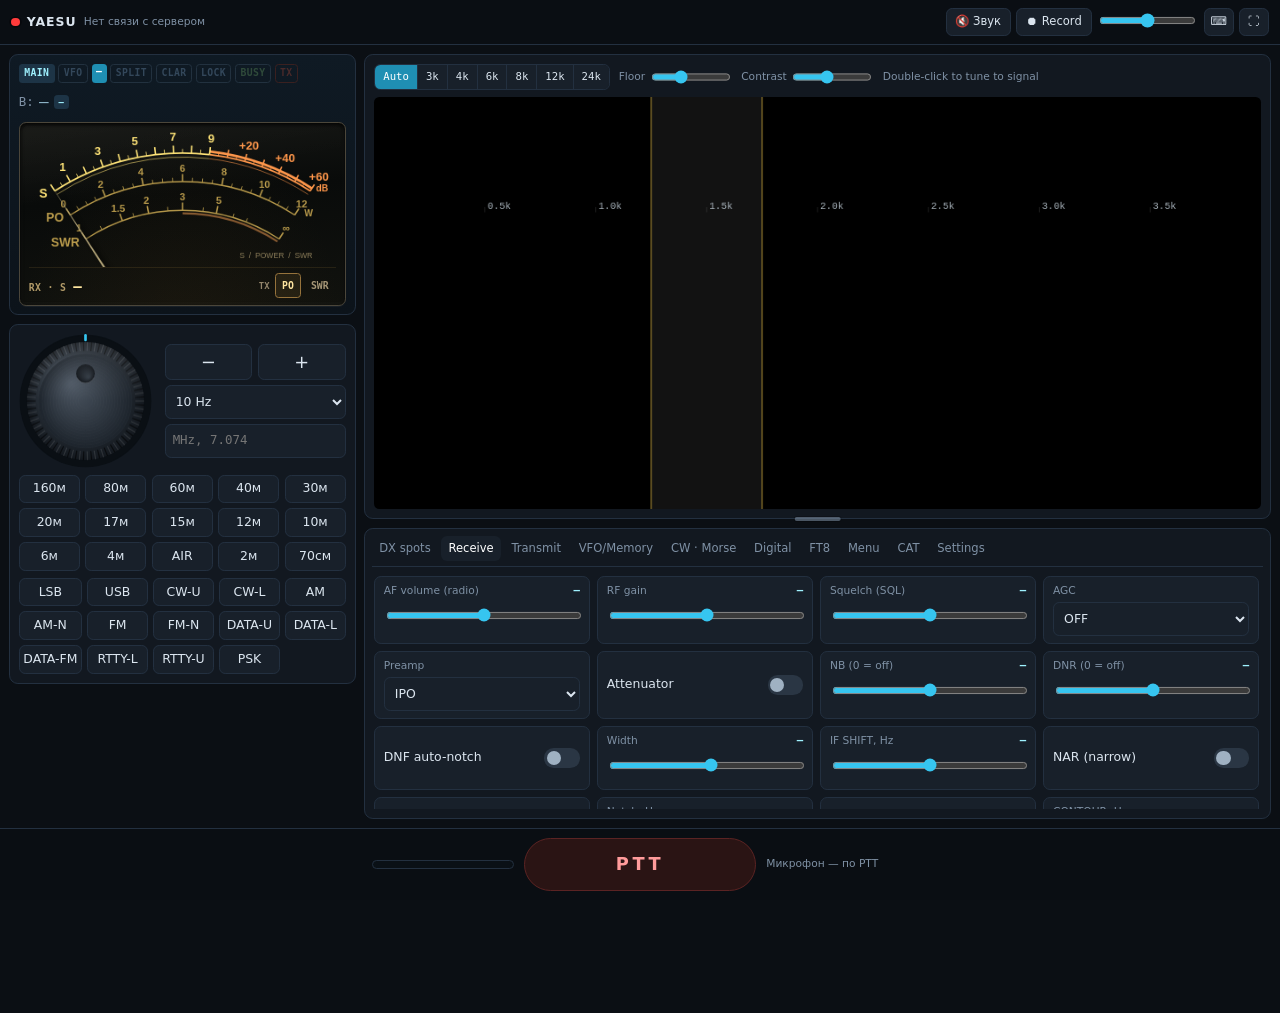
==== web/index.html @ 2e6fd2e5 "Keep meter legends clear of scales and rename shelf to Signal" ====
<!doctype html>
<html lang="ru">
<head>
<meta charset="utf-8">
<meta name="viewport" content="width=device-width, initial-scale=1, viewport-fit=cover, user-scalable=no">
<meta name="theme-color" content="#0d1117">
<meta name="mobile-web-app-capable" content="yes">
<title>Yaesu Web Pult</title>
<link rel="manifest" href="manifest.webmanifest">
<link rel="icon" href="icon.svg" type="image/svg+xml">
<link rel="apple-touch-icon" href="icon-192.png">
<link rel="stylesheet" href="app.css">
<link rel="stylesheet" href="appearance.css">
<script src="i18n.js"></script>
<script src="appearance.js"></script>
<link rel="stylesheet" href="console-layout.css?v=44">
<script src="console-layout.js?v=44"></script>
<link rel="stylesheet" href="dx.css">
</head>
<body>

<!-- Вход -->
<div id="login" class="overlay hidden">
  <div class="dialog">
    <h2 data-i18n="login.title">Yaesu Web Pult</h2>
    <p id="loginMsg" data-i18n-dynamic class="muted" data-i18n="login.msg">Введите пароль сервера</p>
    <input id="loginPw" type="password" autocomplete="current-password" placeholder="Пароль" data-i18n-placeholder="login.placeholder">
    <button id="loginBtn" class="btn primary wide" data-i18n="login.btn">Войти</button>
  </div>
</div>

<header class="topbar">
  <div class="brand"><span class="dot" id="linkDot"></span><b>YAESU</b><span id="rigInfo" data-i18n-dynamic class="muted small" data-i18n="rig.nolink">нет связи</span></div>
  <div class="top-actions">
    <button id="btnAudio" data-i18n-dynamic class="btn chip" title="Звук приёмника на этом устройстве" data-i18n="top.audio" data-i18n-title="top.audio.title">🔇 Звук</button>
    <button id="btnRec" class="btn chip rec" title="Записать связь (приём и передачу) в файл на ПК с сервером" data-i18n="top.rec" data-i18n-title="top.rec.title">⏺ Запись</button>
    <label class="vol" title="Громкость на этом устройстве" data-i18n-title="top.vol.title"><input id="volume" type="range" min="0" max="200" value="100"></label>
    <button id="btnKeys" class="btn chip icon" title="Горячие клавиши (?)" data-i18n="top.keys" data-i18n-title="top.keys.title">⌨</button>
    <button id="btnPanel" class="btn chip icon hidden" title="Панель управления сервером" data-i18n="top.panel" data-i18n-title="top.panel.title">⚙</button>
    <button id="btnFull" class="btn chip icon" title="Во весь экран" data-i18n="top.full" data-i18n-title="top.full.title">⛶</button>
  </div>
</header>

<main class="layout">
  <div class="col-left" id="colLeft">
  <!-- ===== Дисплей трансивера ===== -->
  <section class="panel display" id="display">
    <div class="vfo-row">
      <div class="badges">
        <button class="badge bb" id="bVfo" title="Основной приёмник MAIN / SUB — переключить" data-i18n-title="disp.main_sub">MAIN</button>
        <button class="badge bb off" id="bVm" title="Режим VFO / каналы памяти — переключить" data-i18n-title="disp.vfo_mem">VFO</button>
        <span class="badge mode" id="bMode">—</span>
        <button class="badge bb off" id="bSplit" title="SPLIT, как на трансивере: частота второго приёмника переносится в основной — частоты меняются местами" data-i18n-title="disp.split">SPLIT</button>
        <button class="badge bb off" id="bClar" title="Расстройка приёма (CLAR) — включить/выключить" data-i18n-title="disp.clar">CLAR</button>
        <button class="badge bb off" id="bLock" title="Блокировка ручки трансивера — включить/выключить" data-i18n-title="disp.lock">LOCK</button>
        <span class="badge busy off" id="bBusy" title="Шумоподавитель трансивера открыт — есть сигнал" data-i18n-title="disp.busy">BUSY</span>
        <span class="badge tx off" id="bTx">TX</span>
      </div>
      <div class="freq" id="freqA" title="Колесо или клик по верхней/нижней половине цифры — изменить разряд" data-i18n-title="disp.freq"></div>
      <div class="sub-row">
        <span class="muted" id="lblB">B:</span> <span id="freqB" class="freq-b">—</span> <span class="badge small-b" id="bModeB">—</span> <span class="badge tx small-b hidden" id="bTxB" title="SPLIT: передача на этой частоте" data-i18n-title="disp.tx_split">TX</span>
        <span class="spacer"></span>
        <span class="muted small" id="pwrInfo"></span>
      </div>
    </div>
    <div class="meters" id="meters" data-mode="analog">
      <div class="meter-analog" id="meterAnalog" data-size="compact">
        <canvas id="meterGauge" role="img" aria-label="RX S: —"></canvas>
        <div class="meter-footer">
          <div class="meter-readout" id="meterReadout"><span id="meterActive">RX · S</span><b id="meterValue">—</b></div>
          <div class="meter-select" role="group" aria-label="TX meter" data-i18n-aria-label="opts.meter.tx">
            <span>TX</span><button type="button" data-meter-tx="po" aria-pressed="true" title="Мощность передатчика" data-i18n-title="opts.meter.po">PO</button><button type="button" data-meter-tx="swr" aria-pressed="false" title="Коэффициент стоячей волны" data-i18n-title="opts.meter.swr">SWR</button>
          </div>
        </div>
      </div>
      <div class="meter" id="mS"><label>S</label><div class="bar"><i></i></div><span class="val"></span></div>
      <div class="meter scale-row"><label></label><div class="scale"><span>1</span><span>3</span><span>5</span><span>7</span><span>9</span><span>+20</span><span>+40</span><span>+60</span></div><span></span></div>
      <div class="meter tx" id="mPo"><label>PO</label><div class="bar"><i></i></div><span class="val"></span></div>
      <div class="meter tx" id="mSwr"><label>SWR</label><div class="bar"><i></i></div><span class="val"></span></div>
      <div class="meter tx" id="mAlc"><label>ALC</label><div class="bar"><i></i></div><span class="val"></span></div>
    </div>
  </section>

  <!-- ===== Настройка частоты ===== -->
  <section class="panel tune">
    <div class="tune-row">
      <canvas class="dial" id="dial" title="Основная ручка: вращайте по кругу мышью или пальцем, колесо мыши — по шагу. Резкий бросок — ручка докрутится по инерции" data-i18n-title="tune.dial"></canvas>
      <div class="tune-side">
      <div class="tune-btns"><button class="btn" data-step="-1" title="Шаг вниз" data-i18n-title="tune.step_down">−</button><button class="btn" data-step="1" title="Шаг вверх" data-i18n-title="tune.step_up">+</button></div>
      <select id="step" title="Шаг настройки (на одно деление ручки)" data-i18n-title="tune.step">
        <option value="1">1 Hz</option><option value="10" selected>10 Hz</option><option value="50">50 Hz</option>
        <option value="100">100 Hz</option><option value="500">500 Hz</option><option value="1000">1 kHz</option>
        <option value="5000">5 kHz</option><option value="9000">9 kHz</option><option value="10000">10 kHz</option>
        <option value="12500">12.5 kHz</option><option value="25000">25 kHz</option><option value="100000">100 kHz</option>
      </select>
      <input id="freqInput" inputmode="decimal" placeholder="МГц, 7.074" data-i18n-placeholder="tune.freq_ph" class="freq-input">
      </div>
    </div>
    <div class="btn-grid bands" id="bands"></div>
    <div class="btn-grid modes" id="modes"></div>
    <div class="sq-row" id="sqRow">
      <span class="sq-title" data-i18n="sq.title">Шумодав</span>
      <div class="seg" id="sqMode">
        <button data-v="off" data-i18n="sq.off">Выкл</button><button data-v="radio" title="По шумоподавителю трансивера (SQL)" data-i18n="sq.radio" data-i18n-title="sq.radio.title">По ТРХ</button><button data-v="level" title="По уровню сигнала — порог ниже" data-i18n="sq.level" data-i18n-title="sq.level.title">По уровню</button>
      </div>
      <label class="sq-ctl" id="sqRadioCtl" title="SQL трансивера: чем больше, тем сильнее нужен сигнал" data-i18n-title="sq.radio_ctl">SQL <input type="range" id="sqRadio" min="0" max="255"><b id="sqRadioV">—</b></label>
      <label class="sq-ctl hidden" id="sqLevelCtl" title="Порог открытия по уровню звука" data-i18n-title="sq.level_ctl"><span data-i18n="sq.level_ctl_label">Порог</span> <input type="range" id="sqThr" min="-100" max="-10"><b id="sqThrV"></b></label>
      <span class="sq-lamp" id="sqLamp" title="Звук открыт / закрыт шумодавом" data-i18n-title="sq.lamp"></span>
      <span class="muted small mono" id="sqLvl"></span>
    </div>
  </section>

  </div>

  <!-- ===== Водопад ===== -->
  <section class="panel wfpanel">
    <div class="wf-tools">
      <button class="btn chip hidden" id="wfSrc" title="Источник водопада" data-i18n-title="wf.src" data-i18n="wf.src.audio">Звук</button>
      <div class="seg" id="spanSeg">
        <button data-v="0" title="По реальной полосе звука трансивера" data-i18n="wf.auto" data-i18n-title="wf.auto.title">Авто</button><button data-v="3000">3k</button><button data-v="4000">4k</button><button data-v="6000">6k</button><button data-v="8000">8k</button><button data-v="12000">12k</button><button data-v="24000">24k</button>
      </div>
      <button class="btn chip hidden" id="wfCenter" title="AM/FM: звук показывается от центра в обе стороны — сигнал посередине, как на экране трансивера" data-i18n="wf.center" data-i18n-title="wf.center.title">◇ Центр</button>
      <label class="mini"><span data-i18n="wf.floor">Пол</span><input id="wfFloor" type="range" min="0" max="200" value="70"></label>
      <label class="mini"><span data-i18n="wf.contrast">Конт</span><input id="wfRange" type="range" min="20" max="160" value="80"></label>
      <span class="muted small" id="wfHint" data-i18n="wf.hint">Двойной клик — настроиться на сигнал</span>
    </div>
    <div class="wf-wrap" id="wfWrap">
      <canvas id="spec"></canvas>
      <canvas id="wf"></canvas>
      <canvas id="ftLab"></canvas>
      <canvas id="overlay"></canvas>
      <div class="wf-cursor" id="wfCursor"></div>
      <div class="wf-msg hidden" id="wfMsg"></div>
    </div>
    <div class="wf-splitter" id="wfSplitter" role="separator" aria-orientation="horizontal" title="Потяните, чтобы изменить высоту водопада. Двойной клик — по умолчанию" data-i18n-title="wf.splitter.title"></div>
  </section>

  <!-- ===== Вкладки ===== -->
  <section class="panel tabs-panel">
    <nav class="tabs" id="tabs">
      <button data-tab="dx" data-i18n="dx.tab">DX-споты</button>
      <button data-tab="rx" class="on" data-i18n="tab.rx">Приём</button>
      <button data-tab="tx" data-i18n="tab.tx">Передача</button>
      <button data-tab="vfo" data-i18n="tab.vfo">VFO/Память</button>
      <button data-tab="cw" data-i18n="tab.cw">CW · Морзе</button>
      <button data-tab="digi" data-i18n="tab.digi">Цифра</button>
      <button data-tab="ft8" data-i18n="tab.ft8">FT8</button>
      <button data-tab="menu" data-i18n="tab.menu">Меню</button>
      <button data-tab="cat" data-i18n="tab.cat">CAT</button>
      <button data-tab="opts" data-i18n="tab.opts">Настройки</button>
    </nav>

    <div class="tab" id="tab-dx">
      <p id="dxDockHint" class="muted" data-i18n="dx.docked">DX-споты закреплены рядом со спектром.</p>
      <div id="dxContent">
        <header class="dx-heading"><div><span class="dx-eyebrow">DX CLUSTER</span><h2 data-i18n="dx.title">На диапазонах</h2></div><span id="dxStatus" class="dx-status" role="status">Отключён</span></header>
        <p id="dxReason" class="muted small" role="status"></p>
        <details id="dxSettings" class="dx-settings" open><summary data-i18n="dx.connection">Подключение к кластеру</summary>
          <form id="dxConnectForm" class="dx-connect">
            <label class="dx-provider"><span data-i18n="dx.provider">Источник</span><select id="dxProvider"><option value="telnet" data-i18n="dx.provider.telnet">DXSpider / AR-Cluster (telnet)</option><option value="spotradio" data-i18n="dx.provider.spotradio">SpotRadio (spotradio.ru)</option></select></label>
            <label class="dx-host"><span data-i18n="dx.host">Сервер</span><input id="dxHost" value="dxc.hamserve.uk" maxlength="253" required autocomplete="off"></label>
            <label class="dx-port"><span data-i18n="dx.port">Порт</span><input id="dxPort" type="number" min="1" max="65535" value="7300" required></label>
            <label class="dx-call"><span data-i18n="dx.call">Ваш позывной</span><input id="dxCall" maxlength="23" placeholder="R6…" required autocomplete="off" spellcheck="false"></label>
            <div class="dx-actions"><button type="submit" id="dxConnect" class="btn primary" data-i18n="dx.connect">Подключить</button><button type="button" id="dxDisconnect" class="btn" data-i18n="dx.disconnect">Отключить</button></div>
          </form>
          <p class="muted small" data-i18n="dx.shared">Одно подключение для всех пультов. Только приём спотов; для telnet-кластера позывной передаётся серверу.</p>
          <p id="dxSpotradioHint" class="muted small" hidden data-i18n="dx.spotradio.hint">Публичный поток SpotRadio: позывной, сервер и порт не нужны.</p>
        </details>
        <div class="dx-filters">
          <label><span data-i18n="dx.band">Диапазон</span><select id="dxBand"><option value="" data-i18n="dx.all">Все</option><option value="current" data-i18n="dx.current">Текущий VFO</option></select></label>
          <label><span data-i18n="dx.mode">Вид из комментария</span><select id="dxMode"><option value="" data-i18n="dx.all">Все</option><option>CW</option><option>SSB</option><option>FT8</option><option>FT4</option><option>RTTY</option><option>FM</option><option>AM</option><option>PSK31</option><option value="unknown" data-i18n="dx.unknown">Не указан</option></select></label>
          <label><span data-i18n="dx.age">Не старше</span><select id="dxAge"><option value="5">5 min</option><option value="15">15 min</option><option value="30" selected>30 min</option><option value="60">60 min</option></select></label>
          <label class="dx-search"><span data-i18n="dx.search">Позывной / страна</span><input id="dxSearch" type="search" maxlength="40" placeholder="DX…" autocomplete="off"></label>
          <label class="dx-check"><input type="checkbox" id="dxNew"><span data-i18n="dx.newonly">Новые страны / диапазоны</span></label>
        </div>
        <div class="dx-summary"><span id="dxCount"></span><span id="dxLog" class="muted"></span><label class="dx-check dx-compact-toggle" data-i18n-title="dx.compact.hint"><input type="checkbox" id="dxCompact"><span data-i18n="dx.compact">Компактная схема</span></label></div>
        <div class="dx-table-wrap"><table class="dx-table"><thead><tr><th data-i18n="dx.station">Станция</th><th data-i18n="dx.freq">кГц</th><th data-i18n="dx.details">Сообщение</th><th>UTC</th></tr></thead><tbody id="dxRows"></tbody></table><p id="dxEmpty" class="dx-empty"></p></div>
        <p class="muted small dx-footnote" data-i18n="dx.hint">Клик по позывному — настройка RX. Вид работы и SPLIT не меняются. Во время передачи перестройка заблокирована.</p>
      </div>
    </div>
    <div class="tab on" id="tab-rx">
      <div id="hamlibControls"></div>
      <div class="ctl-grid">
        <div class="ctl" data-k="af" data-min="0" data-max="255" data-label="AF volume (radio)" data-label-key="ctl.af"></div>
        <div class="ctl" data-k="rf" data-min="0" data-max="255" data-label="RF gain" data-label-key="ctl.rf"></div>
        <div class="ctl" data-k="sql" data-min="0" data-max="255" data-label="Squelch (SQL)" data-label-key="ctl.sql"></div>
        <div class="ctl sel" data-k="agc" data-label="AGC" data-opts="0:OFF,1:FAST,2:MID,3:SLOW,4:AUTO (FAST),5:AUTO (MID),6:AUTO (SLOW)" data-label-key="ctl.agc"></div>
        <div class="ctl sel" data-k="preamp" data-label="Preamp" data-label-key="ctl.preamp" data-opts="0:IPO,1:AMP1,2:AMP2"></div>
        <div class="ctl tog" data-k="att" data-label="Attenuator" data-label-key="ctl.att"></div>
        <div class="ctl" data-k="nb" data-min="0" data-max="10" data-label="NB (0 = off)" data-label-key="ctl.nb"></div>
        <div class="ctl" data-k="nr" data-min="0" data-max="10" data-label="DNR (0 = off)" data-label-key="ctl.nr"></div>
        <div class="ctl tog" data-k="dnf" data-label="DNF auto-notch" data-label-key="ctl.dnf"></div>
        <div class="ctl" data-k="width" data-min="0" data-max="23" data-label="Width" data-label-key="ctl.width" data-fmt="width"></div>
        <div class="ctl" data-k="ifshift" data-min="-1200" data-max="1200" data-step="20" data-label="IF SHIFT, Hz" data-label-key="ctl.ifshift" data-reset="0"></div>
        <div class="ctl tog" data-k="narrow" data-label="NAR (narrow)" data-label-key="ctl.narrow"></div>
        <div class="ctl tog" data-k="notch" data-label="Manual notch" data-label-key="ctl.notch"></div>
        <div class="ctl" data-k="notch_freq" data-min="10" data-max="3200" data-step="10" data-label="Notch, Hz" data-label-key="ctl.notch_freq"></div>
        <div class="ctl tog" data-k="contour" data-label="CONTOUR" data-label-key="ctl.contour"></div>
        <div class="ctl" data-k="contour_freq" data-min="10" data-max="3200" data-step="10" data-label="CONTOUR, Hz" data-label-key="ctl.contour_freq"></div>
        <div class="ctl tog" data-k="apf" data-label="APF (CW)" data-label-key="ctl.apf"></div>
        <div class="ctl" data-k="apf_freq" data-min="0" data-max="50" data-label="APF shift" data-label-key="ctl.apf_freq" data-fmt="apf"></div>
        <div class="ctl tog" data-k="clar_rx" data-label="CLAR RX (RIT)" data-label-key="ctl.clar_rx"></div>
        <div class="ctl tog" data-k="clar_tx" data-label="CLAR TX (XIT)" data-label-key="ctl.clar_tx"></div>
        <div class="ctl" data-k="clar" data-min="-9999" data-max="9999" data-step="10" data-label="CLAR, Hz" data-label-key="ctl.clar" data-reset="0"></div>
        <div class="ctl tog" data-k="dual" data-label="Dual receive" data-label-key="ctl.dual"></div>
      </div>
    </div>

    <div class="tab" id="tab-tx">
      <div class="ctl-grid">
        <div class="ctl" data-k="power" data-min="0.5" data-max="100" data-step="1" data-label="Power, W" data-label-key="ctl.power"></div>
        <div class="ctl" data-k="mic" data-min="0" data-max="100" data-label="MIC GAIN" data-label-key="ctl.mic"></div>
        <div class="ctl tog" data-k="proc" data-label="Compressor (PROC)" data-label-key="ctl.proc"></div>
        <div class="ctl" data-k="proc_level" data-min="0" data-max="100" data-label="PROC level" data-label-key="ctl.proc_level"></div>
        <div class="ctl" data-k="amc" data-min="0" data-max="100" data-label="AMC" data-label-key="ctl.amc"></div>
        <div class="ctl tog" data-k="vox" data-label="VOX" data-label-key="ctl.vox"></div>
        <div class="ctl" data-k="vox_gain" data-min="0" data-max="100" data-label="VOX gain" data-label-key="ctl.vox_gain"></div>
        <div class="ctl" data-k="vox_delay" data-min="0" data-max="33" data-label="VOX delay" data-label-key="ctl.vox_delay" data-fmt="delay"></div>
        <div class="ctl tog" data-k="mon" data-label="Monitor" data-label-key="ctl.mon"></div>
        <div class="ctl" data-k="mon_level" data-min="0" data-max="100" data-label="Monitor level" data-label-key="ctl.mon_level"></div>
        <div class="ctl sel" data-k="tone_mode" data-label="Tone (CTCSS/DCS)" data-label-key="ctl.tone_mode" data-opts="0:Выкл,1:CTCSS ENC,2:TSQ,3:DCS"></div>
        <div class="ctl sel" data-k="ctcss" data-label="CTCSS, Hz" data-label-key="ctl.ctcss" data-opts="ctcss"></div>
        <div class="ctl sel" data-k="rpt_shift" data-label="Repeater shift" data-label-key="ctl.rpt_shift" data-opts="0:Симплекс,1:+,2:−"></div>
        <div class="ctl tog" data-k="txw" data-label="TXW (monitor TX)" data-label-key="ctl.txw"></div>
      </div>
      <div class="btn-row">
        <button class="btn" data-act="tune" data-i18n="tx.tune">⚡ Тюнер (встр.)</button>
        <button class="btn" data-act="tune_ext" data-i18n="tx.tune_ext">⚡ Тюнер внешн.</button>
        <button class="btn" data-act="tune_stop" data-i18n="tx.tune_stop">■ Стоп</button>
        <button class="btn" data-act="atas_tune" data-i18n="tx.atas">ATAS авто</button>
        <button class="btn" data-act="atas_up" data-i18n="tx.atas_up">ATAS ▲</button>
        <button class="btn" data-act="atas_down" data-i18n="tx.atas_down">ATAS ▼</button>
        <span class="muted small" id="tuneState"></span>
      </div>

      <div class="vk card-lite">
        <div class="vk-head">
          <b data-i18n="tx.vk.title">📢 Автовызов голосом</b>
          <span class="muted small" data-i18n="tx.vk.hint">Запишите CQ — пульт будет передавать его по кругу, слушая эфир в паузах. PTT, Esc или «Стоп» — прекратить.</span>
        </div>
        <div class="vk-slots" id="vkSlots"></div>
        <div class="vk-opts">
          <label class="mini"><span data-i18n="vk.pause">Пауза, с</span><input type="number" id="vkPause" class="num" min="2" max="600" value="10"></label>
          <label class="mini"><span data-i18n="vk.rep">Повторов</span><input type="number" id="vkRep" class="num" min="1" max="100" value="10"></label>
          <label class="mini" title="Остановить автовызов, если в паузе появился сигнал не слабее" data-i18n-title="vk.stop_sig.title"><span data-i18n="vk.stop_sig_label">Стоп при сигнале</span>
            <select id="vkSig"><option value="0" data-i18n="vk.nofollow">не следить</option><option value="3">S3</option><option value="5" selected>S5</option><option value="7">S7</option><option value="9">S9</option></select></label>
          <button class="btn" id="vkStop" data-i18n="vk.stop">■ Стоп автовызова</button>
          <span class="cw-meter mono" id="vkStatus">—</span>
        </div>
        <input type="file" id="vkFile" accept="audio/*" class="hidden">
      </div>
    </div>

    <div class="tab" id="tab-vfo">
      <div class="btn-row">
        <button class="btn" data-set="vfo:0" data-i18n="vfo.work_main">Работать на MAIN</button>
        <button class="btn" data-set="vfo:1" data-i18n="vfo.work_sub">Работать на SUB</button>
        <button class="btn" data-act="a_to_b" data-i18n="vfo.a_to_b">A → B</button>
        <button class="btn" data-act="b_to_a" data-i18n="vfo.b_to_a">B → A</button>
        <button class="btn" data-act="swap" data-i18n="vfo.swap">A ⇄ B</button>
        <button class="btn" id="btnSplit" title="Как кнопка SPLIT на трансивере: частоты A и B меняются местами" data-i18n="vfo.split" data-i18n-title="vfo.split.title">SPLIT (A ⇄ B)</button>
      </div>
      <div class="btn-row">
        <button class="btn" data-act="band_down" data-i18n="vfo.band_down">Диапазон ◀</button>
        <button class="btn" data-act="band_up" data-i18n="vfo.band_up">Диапазон ▶</button>
        <button class="btn" data-act="scan_down" data-i18n="vfo.scan_down">Скан ◀</button>
        <button class="btn" data-act="scan_stop" data-i18n="vfo.scan_stop">■ Скан</button>
        <button class="btn" data-act="scan_up" data-i18n="vfo.scan_up">Скан ▶</button>
        <button class="btn" data-act="zero_in" data-i18n="vfo.zero_in">ZERO-IN</button>
      </div>
      <div class="btn-row">
        <button class="btn" data-act="vfo_mode" data-i18n="vfo.mode_vfo">Режим VFO</button>
        <button class="btn" data-act="mem_mode" data-i18n="vfo.mode_mem">Режим памяти</button>
        <input id="memCh" type="number" min="1" max="999" value="1" class="num">
        <button class="btn" id="btnMemCh" data-i18n="vfo.mem_go">Вызвать канал</button>
        <button class="btn primary" id="btnMemEd" title="Чтение, правка и запись всех каналов памяти — как ADMS / RT Systems" data-i18n-title="vfo.mem_ed.title" data-i18n="vfo.mem_ed">Редактор каналов…</button>
        <button class="btn" data-act="qmb_store" data-i18n="vfo.qmb_sto">QMB запомнить</button>
        <button class="btn" data-act="qmb_recall" data-i18n="vfo.qmb_rcl">QMB вызвать</button>
        <button class="btn" id="btnLock" data-i18n="vfo.lock">LOCK</button>
      </div>
      <div class="ctl-grid">
        <div class="ctl sel" data-k="mode_b" data-label="VFO-B mode" data-opts="modes" data-label-key="ctl.mode_b"></div>
        <div class="ctl" data-k="dimmer" data-min="0" data-max="20" data-label="Display brightness" data-label-key="ctl.dimmer"></div>
      </div>
      <h4><span data-i18n="vfo.my_freqs">Мои частоты</span> <span class="muted small" data-i18n="vfo.my_freqs.hint">(хранятся на этом устройстве)</span></h4>
      <div class="btn-row"><input id="favName" placeholder="Название" data-i18n-placeholder="vfo.fav_name" class="text"><button class="btn" id="favAdd" data-i18n="vfo.fav_add">＋ Добавить текущую</button></div>
      <div id="favList" class="fav-list"></div>
    </div>

    <div class="tab" id="tab-cw">
      <!-- ===== Декодер ===== -->
      <div class="cw-bar">
        <button class="btn" id="cwDecBtn" data-i18n-dynamic title="Расшифровка азбуки Морзе из звука приёма" data-i18n="cw.dec_on" data-i18n-title="cw.dec_on.title">● Декодер</button>
        <div class="seg" id="cwAlpha"><button data-v="lat" class="on">LAT</button><button data-v="cyr" data-i18n="cw.alpha.cyr">КИР</button></div>
        <label class="mini" title="Частота тона: авто — сам находит самый сильный сигнал в полосе. Правый клик по водопаду — задать вручную" data-i18n-title="cw.tone.title"><span data-i18n="cw.tone">Тон</span>
          <select id="cwFreq"><option value="0" data-i18n="cw.tone.auto">авто</option></select></label>
        <label class="mini" title="Чувствительность: меньше — читает слабее сигналы, но больше мусора от помех" data-i18n-title="cw.thr.title"><span data-i18n="cw.thr">Порог</span><input type="range" id="cwSq" min="11" max="28" value="15"></label>
        <span class="cw-meter mono" id="cwInfo">—</span>
        <span class="spacer"></span>
        <button class="btn small" id="cwClear" title="Очистить экран" data-i18n="cw.clear" data-i18n-title="common.clear">Очистить</button>
        <button class="btn small" id="cwNew" title="Начать новую связь" data-i18n="cw.new" data-i18n-title="cw.new.title">Новая связь</button>
      </div>
      <div class="cw-screen mono" id="cwScreen" aria-live="polite"><span class="muted" id="cwHint" data-i18n="cw.hint">Включите декодер и настройтесь на телеграфную станцию: двойной клик по сигналу на водопаде (в режиме CW).</span></div>

      <!-- ===== Разбор принятого ===== -->
      <div class="cw-ai" id="cwAi">
        <div class="cw-ai-head">
          <b data-i18n="cw.ai.title">Разбор принятого</b>
          <span class="muted small" data-i18n="cw.ai.sub">По правилам CW-связи</span>
          <span class="spacer"></span>
          <button class="btn small" id="cwAnalyze" title="Разобрать последнее принятое (клавиша I)" data-i18n="cw.analyze" data-i18n-title="cw.analyze.title">Разобрать</button>
          <button class="btn small" id="cwReply" title="Составить ответ по шаблону (клавиша Y)" data-i18n="cw.reply" data-i18n-title="cw.reply.title">📝 Ответ</button>
        </div>
        <div id="cwAiBody" data-i18n-dynamic class="cw-ai-body muted small" data-i18n="cw.ai.body">Принятое после паузы разбирается автоматически: позывной, RST, имя, QTH, стандартные сокращения Q-кодов и аббревиатуры CW.</div>
      </div>

      <!-- ===== Передача ===== -->
      <div class="cw-tx">
        <div class="cw-proposal hidden" id="cwProposal">
          <div><b id="cwPropTitle" data-i18n-dynamic data-i18n="cw.prop.title">Предложенный ответ</b> <span class="muted small" id="cwPropRu"></span></div>
          <div class="mono cw-prop-text" id="cwPropText"></div>
          <div class="btn-row"><button class="btn primary" id="cwPropSend" data-i18n="cw.prop.send">▶ Передать</button><button class="btn" id="cwPropEdit" data-i18n="cw.prop.edit">Изменить</button><button class="btn" id="cwPropCancel" data-i18n="cw.prop.cancel">Отменить</button><span class="cw-count mono" id="cwPropCount"></span></div>
        </div>
        <div class="cw-macros" id="cwMacros"></div>
        <div class="cw-txrow">
          <textarea id="cwText" class="mono" rows="2" placeholder="Текст для передачи (Ctrl+Enter — передать). {CALL} — позывной корреспондента, {MY} — ваш" data-i18n-placeholder="cw.text.ph"></textarea>
          <div class="cw-txbtns">
            <button class="btn primary" id="cwSend" title="Ctrl+Enter" data-i18n="cw.send">▶ Передать</button>
            <button class="btn" id="cwStop" title="Esc" data-i18n="cw.stop">■ Стоп</button>
          </div>
        </div>
        <div class="cw-txline mono hidden" id="cwTxLine"></div>
        <div class="cw-auto">
          <label class="chk"><input type="checkbox" id="cwAuto"> <b data-i18n="cw.auto">Автоответ по шаблону</b></label>
          <span class="muted small"><span data-i18n="cw.auto.hint1">Когда корреспондент зовёт ваш позывной и закончил передачу, пульт составит ответ по шаблону и передаст его через</span>
            <input type="number" id="cwAutoDelay" min="3" max="30" class="num tiny"> <span data-i18n="cw.auto.hint2">с (можно отменить). Не больше</span>
            <input type="number" id="cwAutoMax" min="1" max="20" class="num tiny"> <span data-i18n="cw.auto.hint3">передач подряд.</span></span>
        </div>
      </div>

      <h4 data-i18n="cw.op">Оператор</h4>
      <div class="cw-op">
        <label><span data-i18n="cw.op.call">Позывной</span><input id="opCall" class="text mono" placeholder="R6AAF"></label>
        <label><span data-i18n="cw.op.name">Имя</span><input id="opName" class="text" placeholder="EUGENE"></label>
        <label><span data-i18n="cw.op.qth">QTH</span><input id="opQth" class="text" placeholder="GELENDZHIK"></label>
        <label class="grow"><span data-i18n="cw.op.extra">Ещё о себе (для шаблонов)</span><input id="opExtra" class="text" placeholder="RIG YAESU 10W ANT VERTICAL"></label>
      </div>

      <h4 data-i18n="cw.rig">Ключ трансивера</h4>
      <div class="ctl-grid">
        <div class="ctl" data-k="key_speed" data-min="4" data-max="60" data-label="Speed, WPM" data-label-key="ctl.key_speed"></div>
        <div class="ctl" data-k="key_pitch" data-min="0" data-max="75" data-label="CW pitch" data-fmt="pitch" data-label-key="ctl.key_pitch"></div>
        <div class="ctl tog" data-k="keyer" data-label="Electronic keyer" data-label-key="ctl.keyer"></div>
        <div class="ctl tog" data-k="bk" data-label="BREAK-IN" data-label-key="ctl.bk"></div>
        <div class="ctl" data-k="bk_delay" data-min="0" data-max="33" data-label="BK delay" data-fmt="delay" data-label-key="ctl.bk_delay"></div>
      </div>
      <div class="btn-row">
        <button class="btn" data-act="spot_on" data-i18n="cw.spot_on">SPOT вкл</button><button class="btn" data-act="spot_off" data-i18n="cw.spot_off">SPOT выкл</button>
        <button class="btn" data-act="zero_in" data-i18n="vfo.zero_in">ZERO-IN</button>
      </div>
      <h4 data-i18n="cw.mems">Память ключа</h4>
      <div id="cwMems" class="cw-mems"></div>
      <p class="muted small" data-i18n="cw.mems.hint">Текст передаёт сам трансивер из своей памяти ключа (до 50 знаков за раз) — без задержек сети. BREAK-IN включается автоматически. Длинный текст передаётся кусками через ячейку 5.</p>
    </div>

    <div class="tab" id="tab-digi">
      <div class="dg-head">
        <div class="seg" id="dgSw"><button data-v="rtty" class="on">RTTY</button><button data-v="fax" data-i18n="digi.fax">Метеофакс</button><button data-v="nx">NAVTEX</button><button data-v="sstv">SSTV</button><button data-v="psk">PSK31</button></div>
        <span class="muted small" id="dgHint" data-i18n="digi.hint">Правый клик по водопаду — настроить декодер на сигнал</span>
      </div>

      <!-- ===== RTTY ===== -->
      <div id="dgRtty">
        <div class="cw-bar">
          <button class="btn" id="rtDecBtn" data-i18n-dynamic data-i18n="rt.dec_off">○ Декодер выкл</button>
          <label class="mini"><span data-i18n="rt.baud">Скорость</span><select id="rtBaud"><option>45.45</option><option>50</option><option>75</option><option>100</option></select></label>
          <label class="mini"><span data-i18n="rt.shift">Сдвиг</span><select id="rtShift"><option>170</option><option>200</option><option>425</option><option>450</option><option>850</option></select></label>
          <label class="mini" title="Середина между тонами mark и space, Гц звука" data-i18n-title="rt.center.title"><span data-i18n="rt.center">Центр</span><input type="number" id="rtFc" class="num" min="500" max="2900" step="5" value="2210"></label>
          <button class="btn small" id="rtTune" title="Найти пару тонов RTTY в полосе приёма" data-i18n="rt.autotune" data-i18n-title="rt.autotune.title">Автонастройка</button>
          <label class="mini" title="Авто — декодер сам определяет, перевёрнуты ли тоны (LSB/USB, «реверс»)" data-i18n-title="rt.pol.title"><span data-i18n="rt.pol">Полярность</span><select id="rtPol"><option value="0" data-i18n="rt.pol.auto">авто</option><option value="1" data-i18n="rt.pol.norm">прямая</option><option value="-1" data-i18n="rt.pol.inv">обратная</option></select></label>
          <label class="chk mini" title="Unshift on space: после пробела — буквы" data-i18n-title="rt.usos.title"><input type="checkbox" id="rtUsos" checked> <span data-i18n="rt.usos">USOS</span></label>
          <span class="cw-meter mono" id="rtInfo">—</span>
          <span class="spacer"></span>
          <label class="mini"><span data-i18n="rt.station">Станция</span><select id="rtPreset"></select></label>
          <button class="btn small" id="rtClear" data-i18n="rt.clear">Очистить</button>
        </div>
        <div class="cw-screen dg-screen mono" id="rtScreen"><span class="muted" id="rtHintS" data-i18n="rt.hint">Включите декодер и настройтесь на телетайп. Метеосводки DWD (Германия): 50 Бод, сдвиг 450 Гц — выберите станцию в списке справа. Любительский RTTY: 45,45 Бод / 170 Гц, около 14080–14090 кГц.</span></div>
        <div class="cw-tx">
          <div class="cw-macros" id="rtMacros"></div>
          <div class="cw-txrow">
            <textarea id="rtText" class="mono" rows="2" placeholder="Текст для передачи RTTY (Ctrl+Enter — передать). {MY} — ваш позывной" data-i18n-placeholder="rt.text.ph"></textarea>
            <div class="cw-txbtns">
              <button class="btn primary" id="rtSend" title="Ctrl+Enter" data-i18n="rt.send">▶ Передать</button>
              <button class="btn" id="rtStop" title="Esc" data-i18n="rt.stop">■ Стоп</button>
            </div>
          </div>
          <div class="cw-txline mono hidden" id="rtTxLine"></div>
          <p class="muted small"><span data-i18n="rt.tx.hint">Передача — звуком через USB (AFSK), трансивер должен быть в режиме DATA-L или DATA-U. Тоны ставятся по любительскому стандарту (mark — верхняя частота в эфире); если корреспондент не читает —</span> <label class="chk"><input type="checkbox" id="rtRev"> <span data-i18n="rt.rev">реверс</span></label>.</p>
        </div>
      </div>

      <!-- ===== WEFAX ===== -->
      <div id="dgFax" class="hidden">
        <div class="cw-bar">
          <button class="btn" id="fxDecBtn" data-i18n-dynamic data-i18n="fx.dec_off">○ Приём выкл</button>
          <label class="mini"><span data-i18n="fx.lpm">Строк/мин</span><select id="fxLpm"><option>60</option><option>90</option><option selected>120</option><option>240</option></select></label>
          <label class="mini"><span data-i18n="fx.ioc">IOC</span><select id="fxIoc"><option selected>576</option><option>288</option></select></label>
          <label class="chk mini" title="Начинать по тону старта и заканчивать по тону стопа" data-i18n-title="fx.auto.title"><input type="checkbox" id="fxAuto" checked> <span data-i18n="fx.auto">авто старт/стоп</span></label>
          <label class="mini" title="Середина между чёрным и белым, Гц звука (обычно 1900). Правый клик по водопаду — поставить по сигналу" data-i18n-title="fx.center.title"><span data-i18n="fx.center">Центр</span><input type="number" id="fxCenter" class="num" min="1000" max="2800" step="10" value="1900"></label>
          <label class="chk mini" title="Автоподстройка центра по тону старта и фазированию" data-i18n-title="fx.afc.title"><input type="checkbox" id="fxAfc" checked> <span data-i18n="fx.afc">АПЧ</span></label>
          <button class="btn small" id="fxStart" title="Начать картинку сразу, не дожидаясь тона старта" data-i18n="fx.start_now" data-i18n-title="fx.start_now.title">Начать сейчас</button>
          <button class="btn small" id="fxStop" title="Закончить и сохранить картинку" data-i18n="fx.stop_save" data-i18n-title="fx.stop_save.title">Стоп и сохранить</button>
          <span class="mini"><span data-i18n="fx.slant">Наклон</span><button class="btn small" id="fxSlM" title="Shift — шаг 10" data-i18n-title="fx.slant_step.title">◀</button><b class="mono" id="fxSlant">0</b><button class="btn small" id="fxSlP" title="Shift — шаг 10" data-i18n-title="fx.slant_step.title">▶</button></span>
          <span class="cw-meter mono" id="fxInfo">—</span>
          <span class="spacer"></span>
          <label class="mini"><span data-i18n="fx.station">Станция</span><select id="fxPreset"></select></label>
          <button class="btn small" id="fxPng">💾 PNG</button>
          <button class="btn small" id="fxBig" title="Во весь экран (Esc — назад)" data-i18n-title="fx.full">⛶</button>
        </div>
        <div class="fx-wrap" id="fxWrap"><button class="btn small fx-close" id="fxClose" title="Esc" data-i18n-title="fx.close.title">✕</button><canvas id="fxCanvas"></canvas><div class="fx-empty muted" id="fxEmpty"><div>Метеофакс принимается в <b>USB</b> на 1,9 кГц ниже частоты станции (выберите станцию в списке — частота и вид работы поставятся сами). Полоса WIDTH — не уже 2,4 кГц: сигнал занимает 1500–2300 Гц.
          <span data-i18n="fx.empty.tail">Картинка начнётся сама по тону старта. Клик по картинке — указать, где левый край карты; ◀ ▶ — исправить наклон.</span></div></div></div>
        <div class="muted small" id="fxSaved"></div>
      </div>

      <!-- ===== NAVTEX ===== -->
      <div id="dgNx" class="hidden">
        <div class="cw-bar">
          <button class="btn" id="nxDecBtn" data-i18n="nx.dec_off">○ Приём выкл</button>
          <label class="mini" title="Середина между тонами (сдвиг 170 Гц), Гц звука" data-i18n-title="nx.center.title"><span data-i18n="nx.center">Центр</span><input type="number" id="nxFc" class="num" min="500" max="2900" step="5" value="1700"></label>
          <span class="cw-meter mono" id="nxInfo">—</span>
          <span class="spacer"></span>
          <label class="mini"><span data-i18n="nx.station">Станция</span><select id="nxPreset"></select></label>
          <button class="btn small" id="nxClear" data-i18n="nx.clear">Очистить</button>
        </div>
        <div class="nx-msgs small" id="nxMsgs"></div>
        <div class="cw-screen dg-screen mono" id="nxScreen"><span class="muted" id="nxHint" data-i18n="nx.hint">NAVTEX — морские предупреждения и прогнозы на 518 кГц. Выберите станцию: трансивер встанет в USB на 516,3 кГц, сигнал окажется около 1700 Гц. Станции передают по расписанию (время — в списке); между сеансами эфир пустой. Ближайшая — Новороссийск (A), на 518 кГц её хорошо слышно на десятки и сотни километров.</span></div>
      </div>

      <!-- ===== SSTV ===== -->
      <div id="dgSstv" class="hidden">
        <div class="cw-bar">
          <button class="btn" id="svDecBtn" data-i18n="sv.dec_off">○ Приём выкл</button>
          <label class="mini" title="Обычно вид картинки узнаётся сам (по коду VIS или по синхроимпульсам)" data-i18n-title="sv.mode.title"><span data-i18n="sv.mode">Вид</span><select id="svMode"><option value="" data-i18n="sv.mode.auto">авто</option></select></label>
          <label class="chk mini" title="Начинать картинку и без кода VIS — по синхроимпульсам (если начало пропущено)" data-i18n-title="sv.catch.title"><input type="checkbox" id="svAuto" checked> <span data-i18n="sv.catch">ловить с середины</span></label>
          <button class="btn small" id="svStop" data-i18n="sv.stop">Стоп и сохранить</button>
          <span class="cw-meter mono" id="svInfo">—</span>
          <span class="spacer"></span>
          <label class="mini"><span data-i18n="sv.freq">Частота</span><select id="svPreset"></select></label>
          <button class="btn small" id="svPng">💾 PNG</button>
        </div>
        <div class="sv-wrap"><canvas id="svCanvas" width="320" height="256"></canvas>
          <div class="sv-side small">
            <p class="muted" data-i18n="sv.hint">SSTV — картинки от радиолюбителей: 14,230 МГц USB (самая людная), 21,340, 28,680 МГц; на 80 и 40 м — LSB. На 145,800 МГц FM — сеансы с МКС (о них объявляют заранее). Картинка начнётся сама; виды Martin, Scottie, Robot 36, PD.</p>
            <div id="svSaved"></div>
          </div>
        </div>
      </div>

      <!-- ===== PSK31 ===== -->
      <div id="dgPsk" class="hidden">
        <div class="cw-bar">
          <button class="btn" id="pkDecBtn" data-i18n="pk.dec_off">○ Приём выкл</button>
          <label class="mini" title="Частота сигнала в звуке, Гц — правый клик по нему на водопаде" data-i18n-title="pk.freq.title"><span data-i18n="pk.freq">Частота</span><input type="number" id="pkFc" class="num" min="200" max="3500" step="1" value="1000"></label>
          <label class="chk mini" title="Автоподстройка к сигналу" data-i18n-title="pk.afc.title"><input type="checkbox" id="pkAfc" checked> <span data-i18n="pk.afc">АПЧ</span></label>
          <span class="cw-meter mono" id="pkInfo">—</span>
          <span class="spacer"></span>
          <label class="mini"><span data-i18n="pk.band">Диапазон</span><select id="pkPreset"></select></label>
          <button class="btn small" id="pkClear" data-i18n="pk.clear">Очистить</button>
        </div>
        <div class="cw-screen dg-screen mono" id="pkScreen"><span class="muted" id="pkHint" data-i18n="pk.hint">PSK31 — тихие текстовые связи: на водопаде это тонкие «ниточки». Выберите диапазон, затем правый клик по ниточке на водопаде — декодер встанет на неё. Передача — в режиме DATA-U.</span></div>
        <div class="cw-tx">
          <div class="cw-macros" id="pkMacros"></div>
          <div class="cw-txrow">
            <textarea id="pkText" class="mono" rows="2" placeholder="Текст PSK31 (Ctrl+Enter — передать). {MY} — ваш позывной" data-i18n-placeholder="pk.text.ph"></textarea>
            <div class="cw-txbtns">
              <button class="btn primary" id="pkSend" data-i18n="pk.send">▶ Передать</button>
              <button class="btn" id="pkStop" data-i18n="pk.stop">■ Стоп</button>
            </div>
          </div>
          <div class="cw-txline mono hidden" id="pkTxLine"></div>
        </div>
      </div>
    </div>

    <div class="tab" id="tab-ft8">
      <div class="cw-bar ft-bar">
        <button class="btn" id="ftOnBtn" data-i18n-dynamic data-i18n="ft8.off">○ Приём выкл</button>
        <div class="seg" id="ftModeSw"><button data-v="FT8" class="on">FT8</button><button data-v="FT4">FT4</button></div>
        <label class="mini"><span data-i18n="ft8.band">Диапазон</span><select id="ftBand"></select></label>
        <span class="ft-clock mono" id="ftClock">--:--:--</span>
        <div class="ft-slot"><div id="ftSlotBar"></div></div>
        <span class="muted small mono" id="ftDt" title="Среднее смещение времени принятых станций. Больше ±0,5 с — подведите часы ПК" data-i18n-title="ft8.dt.title">dt —</span>
        <span class="spacer"></span>
        <label class="mini" title="Сколько секунд помещается на водопаде. На водопаде: клик — RX, правый клик/Shift — TX, двойной — оба" data-i18n-title="ft8.wf.title"><span data-i18n="ft8.wf.label">Водопад</span><select id="ftWfSpeed">
          <option value="0" data-i18n="ft8.wf.0">как в других режимах</option><option value="10" data-i18n="ft8.wf.10">быстро (~10 с)</option>
          <option value="20" data-i18n="ft8.wf.20">средне (~20 с)</option><option value="35" data-i18n="ft8.wf.35">медленно (~35 с)</option><option value="60" data-i18n="ft8.wf.60">очень медленно (~60 с)</option></select></label>
      </div>
      <div class="ft-main">
      <div class="ft-panes">
        <div class="ft-pane">
          <div class="ft-head"><b title="Активность диапазона" data-i18n="ft8.activity" data-i18n-title="ft8.activity">Активность</b>
            <select id="ftFilter" class="mini-sel" title="Что показывать. Цветные метки: фиолетовая — новая страна, оранжевая — страна не на этом диапазоне, голубая — новый позывной; бледные строки — уже работали" data-i18n-title="ft8.filter.title">
              <option value="all" data-i18n="ft8.filter.all">все</option><option value="cq" data-i18n="ft8.filter.cq">CQ и мне</option><option value="new" data-i18n="ft8.filter.new">новые и мне</option></select>

            <span class="spacer"></span><button class="btn small" id="ftClear" data-i18n="ft8.clear">Очистить</button></div>
          <div class="ft-filters">
            <input id="ftSearch" class="mini-sel" type="search" maxlength="32" data-i18n-placeholder="ft8.filters.search.ph" placeholder="Позывной / страна" autocomplete="off">
            <select id="ftCountry" class="mini-sel" data-i18n-title="ft8.filters.country" title="Страна">
              <option value="" data-i18n="ft8.filters.country.all">Все страны</option>
            </select>
            <select id="ftAge" class="mini-sel" data-i18n-title="ft8.filters.age.title" title="Показывать строки не старше выбранного времени">
              <option value="0" data-i18n="ft8.filters.age.all">Всё время</option>
              <option value="5" data-i18n="ft8.filters.age.5">5 мин</option>
              <option value="15" data-i18n="ft8.filters.age.15">15 мин</option>
              <option value="30" data-i18n="ft8.filters.age.30">30 мин</option>
              <option value="60" data-i18n="ft8.filters.age.60">60 мин</option>
            </select>
            <select id="ftSort" class="mini-sel" data-i18n-title="ft8.sort.title" title="Сортировка списка">
              <option value="time-asc" data-i18n="ft8.sort.time.asc">Время: старые</option>
              <option value="time-desc" data-i18n="ft8.sort.time.desc">Время: новые</option>
              <option value="country" data-i18n="ft8.sort.country">Страна А–Я</option>
            </select>
          </div>
          <div class="ft-th mono"><span data-i18n="ft8.th.utc">UTC</span><span data-i18n="ft8.th.db">дБ</span><span data-i18n="ft8.th.dt">DT</span><span data-i18n="ft8.th.freq">Част</span><span data-i18n="ft8.th.msg">Сообщение</span></div>
          <div class="ft-list mono" id="ftList"><div class="muted ft-hint" id="ftHint" data-i18n="ft8.hint">Включите приём и выберите диапазон — трансивер встанет в DATA-U на частоту FT8, полоса 3000 Гц. Расшифровка — в конце каждого периода. Нажмите на строку — позвать станцию (связь проведётся сама).</div></div>
          <div id="ftEmpty" class="muted small ft-filter-empty" hidden data-i18n="ft8.filters.empty">Нет строк по выбранным фильтрам.</div>
        </div>
        <div class="ft-pane">
          <div class="ft-head"><b data-i18n="ft8.rxpane">Частота RX</b> <span class="mono ft-rxlbl" id="ftRxLbl">1500 Гц</span>
            <span class="spacer"></span><button class="btn small" id="ftClear2" data-i18n="ft8.clear">Очистить</button></div>
          <div class="ft-th mono"><span data-i18n="ft8.th.utc">UTC</span><span data-i18n="ft8.th.db">дБ</span><span data-i18n="ft8.th.dt">DT</span><span data-i18n="ft8.th.freq">Част</span><span data-i18n="ft8.th.msg">Сообщение</span></div>
          <div class="ft-list mono" id="ftRxList"></div>
        </div>
      </div>
      <div class="ft-side">
      <div class="ft-status"><span class="ft-txmsg mono" id="ftTxMsg">—</span> <span class="ft-qso small" id="ftQso" data-i18n-dynamic data-i18n="ft8.qso">Связи нет</span></div>
      <div class="ft-ctl">
        <div class="ft-box ft-btns">
          <button class="btn" id="ftEnable" data-i18n-dynamic title="Разрешить передачу (Enable TX)" data-i18n-title="ft8.enable.title" data-i18n="ft8.enable">Включить TX</button>
          <button class="btn danger" id="ftHalt" title="Прекратить передачу и сбросить связь (Halt TX)" data-i18n-title="ft8.halt.title" data-i18n="ft8.halt">Стоп TX</button>
          <button class="btn" id="ftTune" data-i18n-dynamic title="Несущая на частоте TX до 30 с — для тюнера и уровня ALC" data-i18n-title="ft8.tune.title" data-i18n="ft8.tune">Настройка</button>
          <button class="btn primary" id="ftCq" data-i18n="ft8.cq">CQ</button>
          <label class="chk mini" title="Автоматическое проведение связи (Auto Seq)" data-i18n-title="ft8.autoseq.title"><input type="checkbox" id="ftAutoSeq" checked> <span data-i18n="ft8.autoseq">Авто-послед.</span></label>
          <label class="chk mini" title="После каждой связи снова звать CQ" data-i18n-title="ft8.autocq.title"><input type="checkbox" id="ftAutoCq"> <span data-i18n="ft8.autocq">Авто-CQ</span></label>
          <label class="mini" title="В каком периоде передаём: 1-й (00/30 с) или 2-й (15/45 с)" data-i18n-title="ft8.parity.title"><span data-i18n="ft8.parity">Период</span><select id="ftPar"><option value="0" data-i18n="ft8.parity.0">1-й (чётн.)</option><option value="1" data-i18n="ft8.parity.1">2-й (нечётн.)</option></select></label>
        </div>
        <div class="ft-box ft-freqs">
          <label class="mini"><span data-i18n="ft8.rxhz">RX, Гц</span><input type="number" id="ftRxHz" class="num" min="200" max="3000" step="10" value="1500"></label>
          <label class="mini"><span data-i18n="ft8.txhz">TX, Гц</span><input type="number" id="ftTxHz" class="num" min="200" max="3000" step="10" value="1500"></label>
          <div class="btn-row"><button class="btn small" id="ftTx2Rx" title="Частоту RX поставить равной TX" data-i18n="ft8.rx2tx_btn" data-i18n-title="ft8.rx2tx.title">RX ← TX</button>
            <button class="btn small" id="ftRx2Tx" title="Частоту TX поставить равной RX" data-i18n="ft8.tx2rx_btn" data-i18n-title="ft8.tx2rx.title">TX ← RX</button></div>
          <label class="mini"><span data-i18n="ft8.dxcall">DX позывной</span><input id="ftDxCall" class="text mono" maxlength="11"></label>
          <label class="mini"><span data-i18n="ft8.dxgrid">DX локатор</span><input id="ftDxGrid" class="text mono" maxlength="4"></label>
          <label class="mini"><span data-i18n="ft8.rpt">Рапорт</span><input id="ftRpt" class="num mono" type="number" min="-30" max="30" value="-10"></label>
          <button class="btn small" id="ftGen" title="Сформировать стандартные сообщения" data-i18n="ft8.gen" data-i18n-title="ft8.gen.title">Сформировать</button>
        </div>
        <div class="ft-box ft-msgs" id="ftMsgs"></div>
      </div>
      <div class="ft-bottom">
        <div>
          <h4><span data-i18n="ft8.log.title">Связи</span> <span class="muted small" id="ftLogInfo"></span></h4>
          <div class="ft-log mono small" id="ftLog"><span class="muted" data-i18n="ft8.log.empty">Пока нет</span></div>
        </div>
        <div class="ft-heard">
          <div class="ft-head"><b data-i18n="ft8.heard">Меня слышат</b> <span class="muted small" id="ftHeardInfo" data-i18n-dynamic data-i18n="ft8.heard.info">PSK Reporter, 30 мин</span>
            <span class="spacer"></span>
            <a class="btn small" id="ftHeardMap" target="_blank" rel="noopener" title="Карта на pskreporter.info" data-i18n-title="ft8.heard.map.title" data-i18n="ft8.heard.map">Карта</a>
            <button class="btn small" id="ftHeardBtn" title="Обновить (не чаще раза в 5 минут)" data-i18n="ft8.heard.update" data-i18n-title="ft8.heard.update.title">Обновить</button></div>
          <div class="ft-log mono small" id="ftHeard"><span class="muted" data-i18n="ft8.heard.empty">После первых передач здесь появятся станции, которые вас приняли</span></div>
        </div>
        <details class="ft-cfg">
          <summary data-i18n="ft8.cfg">Настройки FT8 и лог</summary>
          <div class="ft-cfg-grid">
            <label class="mini"><span data-i18n="ft8.call">Позывной</span><input id="ftCall" class="text mono" maxlength="11" placeholder="R6AAF"></label>
            <label class="mini"><span data-i18n="ft8.grid">Локатор</span><input id="ftGrid" class="text mono" maxlength="6" placeholder="KN94"></label>
            <label class="mini"><span data-i18n="ft8.pwr">Мощность, Вт</span><input id="ftPwr" class="text mono" maxlength="5" placeholder="10"></label>
            <label class="mini" title="Сколько раз повторять без ответа" data-i18n-title="ft8.tries.title"><span data-i18n="ft8.tries">Повторов</span><input id="ftTries" type="number" class="num" min="2" max="20" value="6"></label>
            <label class="mini" title="Уровень сигнала передачи (ALC должен почти не двигаться)" data-i18n-title="ft8.level.title"><span data-i18n="ft8.level">Уровень TX</span><input id="ftLevel" type="range" min="0.05" max="1" step="0.05" value="0.5"></label>
            <label class="chk mini"><input type="checkbox" id="ftWide" checked> <span data-i18n="ft8.wide">расширять полосу DATA-U до 3000 Гц</span></label>
            <label class="chk mini"><input type="checkbox" id="ftWfLab" checked> <span data-i18n="ft8.wflab">позывные и время на водопаде</span></label>
            <label class="chk mini"><input type="checkbox" id="ftUdpOn" checked> <span data-i18n="ft8.udp">отправлять в лог (UDP, как WSJT-X)</span></label>
            <label class="mini"><span data-i18n="ft8.udp.host">Адрес</span><input id="ftUdpHost" class="text mono" value="127.0.0.1"></label>
            <label class="mini"><span data-i18n="ft8.port">Порт</span><input id="ftUdpPort" type="number" class="num" value="2237"></label>
            <label class="chk mini"><input type="checkbox" id="ftPskOn" checked> <span data-i18n="ft8.psk">отправлять принятые станции в PSK Reporter</span></label>
            <label class="mini" style="grid-column: 1 / -1"><span data-i18n="ft8.psk.ant">Антенна (для PSK Reporter)</span><input id="ftPskAnt" class="text" maxlength="60" placeholder="например: EFHW 20 м, 1:64" data-i18n-placeholder="ft8.psk.ant.ph"></label>
            <label class="chk mini"><input type="checkbox" id="ftAlertDx" checked> <span data-i18n="ft8.alert_dx">оповещать о новой стране</span></label>
            <label class="chk mini"><input type="checkbox" id="ftAlertSnd"> <span data-i18n="ft8.alert_snd">со звуком</span></label>
          </div>
          <div class="ft-worked">
            <b data-i18n="ft8.worked">Сработанное</b> <span class="muted small" id="ftWorkedInfo" data-i18n-dynamic data-i18n="ft8.worked.none">—</span>
            <p class="muted small" data-i18n="ft8.worked.hint">Чтобы подсветка «новая страна / новый позывной» учитывала весь ваш журнал, загрузите его экспорт в ADIF (в HAMLOG: экспорт журнала в ADIF). Связи, проведённые в пульте, добавляются сами.</p>
            <div class="btn-row">
              <label class="btn small ft-file"><span data-i18n="ft8.import">Загрузить ADIF…</span><input type="file" id="ftAdifFile" accept=".adi,.adif,.txt" multiple hidden></label>
              <label class="chk mini"><input type="checkbox" id="ftAdifReplace"> <span data-i18n="ft8.adif_replace">заменить ранее загруженное</span></label>
              <button class="btn small" id="ftAdifClear" data-i18n="ft8.adif_clear">Удалить загруженное</button>
            </div>
            <div class="muted small" id="ftCtyInfo"></div>
          </div>
          <p class="muted small" data-i18n="ft8.log.hint">Каждая связь пишется в файл ft8_log.adi рядом с программой и отправляется по UDP в формате WSJT-X — его принимают HAMLOG-агент, Log4OM, JTAlert, GridTracker. Часы ПК должны быть точными (±0,5 с).</p>
        </details>
      </div>
      </div>
      </div>
    </div>

    <div class="tab" id="tab-menu">
      <div class="btn-row">
        <input id="menuSearch" class="text grow" placeholder="Поиск по меню (например MOD_SOURCE, AGC, USB)" data-i18n-placeholder="menu.search.ph">
        <select id="menuGroup"></select>
        <button class="btn" id="menuReadAll" data-i18n="menu.read">Прочитать раздел</button>
      </div>
      <div class="note" id="usbAudioHelp"><span data-i18n="menu.usb.help">Для связи через микрофон ПК в меню трансивера для нужных видов работы (SSB / AM / FM / DATA) параметр …_MOD_SOURCE должен указывать на USB, а …_USB_MOD_GAIN задаёт уровень звука с ПК. …_USB_OUT_LEVEL — громкость приёма, идущая в ПК. Номера значений сверьте со страницей «MOD SOURCE» в инструкции к трансиверу.</span> <button class="btn small" id="menuUsbShow" data-i18n="menu.usb.btn">Показать эти пункты</button></div>
      <div id="menuList" class="menu-list"></div>
    </div>

    <div class="tab" id="tab-cat">
      <div class="btn-row">
        <input id="catCmd" class="text grow mono" placeholder="Команда CAT, например FA; или MD02;" data-i18n-placeholder="cat.placeholder">
        <button class="btn" id="catSend" data-i18n="cat.send">Отправить</button>
        <label class="chk"><input type="checkbox" id="catLog"> <span data-i18n="cat.log">журнал обмена</span></label>
        <button class="btn" id="catClear" data-i18n="cat.clear">Очистить</button>
      </div>
      <pre id="catOut" class="console"></pre>
    </div>

    <div class="tab" id="tab-opts">
      <div class="opts">
        <label><span data-i18n="opts.language">Язык интерфейса / Language</span>
          <select id="optLang">
            <option value="ru">Русский</option>
            <option value="en">English</option>
          </select>
        </label>
        <label><span data-i18n="opts.appearance">Оформление пульта</span>
          <select id="optAppearance">
            <option value="original" data-i18n="opts.appearance.original">Исходное</option>
            <option value="studio" data-i18n="opts.appearance.studio">Studio — синий, студийная панель</option>
            <option value="daylight" data-i18n="opts.appearance.daylight">Daylight — светлый, управление справа</option>
            <option value="heritage" data-i18n="opts.appearance.heritage">Heritage — янтарный, приборная панель</option>
            <option value="field" data-i18n="opts.appearance.field">Field — зелёный, крупные кнопки</option>
            <option value="radio-night" data-i18n="opts.appearance.radio_night">Radio Night — передняя панель, тёмная</option>
            <option value="radio-silver" data-i18n="opts.appearance.radio_silver">Radio Silver — передняя панель, серебристая</option>
          </select>
        </label>
        <label><span data-i18n="layout.label">Расположение панелей</span><select id="optWorkspace"><option value="classic" data-i18n="layout.classic">Классическое</option><option value="right" data-i18n="layout.right">Управление справа</option><option value="console" data-i18n="layout.console">Передняя панель</option><option value="dx" data-i18n="layout.dx">DX — споты рядом со спектром</option></select></label>
        <label><span data-i18n="layout.density">Размер кнопок</span><select id="optDensity"><option value="normal" data-i18n="layout.normal">Обычный</option><option value="touch" data-i18n="layout.touch">Крупный, для касаний</option></select></label>
        <h4 style="margin-top:6px" data-i18n="opts.meter">Измеритель</h4>
        <label><span data-i18n="opts.meter.mode">Вид</span>
          <select id="optMeterMode">
            <option value="analog" data-i18n="opts.meter.analog">Аналоговый S-метр</option>
            <option value="bars" data-i18n="opts.meter.bars">Компактные полосы</option>
            <option value="off" data-i18n="opts.meter.off">Выключен</option>
          </select>
        </label>
        <label><span data-i18n="opts.meter.size">Размер</span>
          <select id="optMeterSize">
            <option value="compact" data-i18n="opts.meter.compact">Компактный</option>
            <option value="normal" data-i18n="opts.meter.normal">Обычный</option>
            <option value="large" data-i18n="opts.meter.large">Крупный</option>
          </select>
        </label>
        <label class="chk"><input type="checkbox" id="optMeterReadouts"> <span data-i18n="opts.meter.readouts">Цифровое значение S / PO / SWR</span></label>
        <label><span data-i18n="opts.audio_rate">Качество звука по сети</span>
          <select id="optRate"><option value="48000" data-i18n="opts.rate.48">48 кГц — без сжатия (этот ПК, проводная сеть)</option><option value="16000" data-i18n="opts.rate.16">16 кГц (Wi-Fi, телефон дома)</option><option value="8000" data-i18n="opts.rate.8">8 кГц (мобильный интернет)</option></select></label>
        <p class="muted small" id="audioStat"></p>
        <label><span data-i18n="opts.mic_label">Микрофон этого устройства</span> <select id="optMic"><option value="" data-i18n="opts.mic.default">По умолчанию</option></select></label>
        <div class="row"><button class="btn small" id="micTest" title="Включить микрофон без передачи и проверить уровень" data-i18n="opts.mic_test" data-i18n-title="opts.mic_test.hint">🎙 Проверить микрофон</button>
          <span class="muted small" id="micTestRes" data-i18n-dynamic data-i18n="opts.mic_test_default">Передатчик при проверке не включается</span></div>
        <label><span data-i18n="opts.mic_gain">Усиление микрофона, %</span> <input id="optMicGain" type="range" min="10" max="400" value="100"><span id="optMicGainV">100</span></label>
        <details class="opt-more"><summary data-i18n="opts.mic_proc">Обработка микрофона в браузере и приглушение приёма</summary>
          <p class="muted small" data-i18n="opts.mic_proc_hint">Для эфира лучше всего всё выключено: обработка браузера рассчитана на звонки и портит голос (булькает, «съедает» слоги). Включайте эхоподавление, только если микрофон слышит колонки.</p>
          <label class="chk"><input type="checkbox" id="optEcho"> <span data-i18n="opts.echo">Эхоподавление</span></label>
          <label class="chk"><input type="checkbox" id="optNs"> <span data-i18n="opts.ns">Шумоподавление микрофона</span></label>
          <label class="chk"><input type="checkbox" id="optAgc"> <span data-i18n="opts.agc_browser">Автоусиление микрофона (AGC браузера)</span></label>
          <label class="chk"><input type="checkbox" id="optMuteTx" checked> <span data-i18n="opts.mute_tx">Глушить приём во время передачи</span></label>
          <label><span data-i18n="opts.tail">Глушить «хвост» после передачи, мс</span> <input id="optTail" type="range" min="0" max="2000" step="50" value="500"><span id="optTailV">500</span></label>
        </details>
        <label><span data-i18n="opts.scale">Масштаб интерфейса</span>
          <select id="optScale"><option value="auto" data-i18n="opts.scale.auto">Авто — под размер экрана</option><option value="0.8">80 %</option><option value="0.9">90 %</option><option value="1">100 %</option><option value="1.1">110 %</option><option value="1.25">125 %</option><option value="1.5">150 %</option><option value="1.75">175 %</option><option value="2">200 %</option></select></label>
        <label><span data-i18n="opts.ptt_btn_label">Кнопка PTT</span>
          <select id="optPttMode"><option value="hold" data-i18n="opts.ptt.hold">Удерживать</option><option value="toggle" data-i18n="opts.ptt.toggle">Нажал — передача, ещё раз — приём</option></select></label>
        <label><span data-i18n="opts.palette">Палитра водопада</span>
          <select id="optPalette"><option value="classic" data-i18n="opts.palette.classic">Классика</option><option value="yaesu">Синяя</option><option value="gray" data-i18n="opts.palette.gray">Серая</option><option value="fire" data-i18n="opts.palette.fire">Огонь</option></select></label>
        <p class="muted small" id="srvInfo"></p>
        <p class="muted small" id="fwInfo"></p>
        <h4 style="margin-top:6px" data-i18n="opts.records">Записи связей</h4>
        <p class="muted small" data-i18n="opts.records_hint">Кнопка «⏺ Запись» вверху пишет приём и передачу в один файл WAV в папку records рядом с программой.</p>
        <div id="recList" class="rec-list small"></div>
        <h4 style="margin-top:6px" data-i18n="opts.hotkeys">Горячие клавиши</h4>
        <label class="chk"><input type="checkbox" id="optHotkeys" checked> <span data-i18n="opts.hotkeys_enable">Включены (справка — клавиша ? или F1)</span></label>
        <div id="hkList" class="hk-list"></div>
        <div class="btn-row"><button class="btn" id="hkReset" data-i18n="opts.hotkeys_reset">Вернуть клавиши по умолчанию</button></div>
      </div>
    </div>
  </section>
</main>

<!-- PTT -->
<footer class="pttbar">
  <div class="mic-meter" title="Уровень микрофона" data-i18n-title="ptt.mic_title"><i id="micLevel"></i></div>
  <button id="ptt" class="ptt" data-i18n="ptt.btn">PTT</button>
  <div class="ptt-info"><span id="pttState" data-i18n-dynamic class="muted small" data-i18n="ptt.info">Микрофон — по PTT</span><span id="txTimer" class="small"></span></div>
</footer>

<div id="help" class="overlay hidden">
  <div class="dialog help-dialog">
    <div class="help-head"><h2 data-i18n="help.title">Горячие клавиши</h2><button class="btn chip icon" data-close title="Закрыть (Esc)" data-i18n-title="help.close">✕</button></div>
    <div id="helpBody" class="help-body"></div>
    <div class="btn-row"><button class="btn" id="helpEdit" data-i18n="help.edit">Изменить клавиши…</button><span class="muted small" data-i18n="help.hint">Клавиши работают в любой раскладке (русской и английской).</span></div>
  </div>
</div>
<div id="toast" class="toast"></div>

<div id="memEd" class="memed hidden" role="dialog" aria-label="Редактор каналов памяти" data-i18n-aria-label="me.aria">
  <div class="me-top">
    <b class="me-title" data-i18n="me.title">Каналы памяти трансивера</b>
    <span class="muted small" id="meFile" data-i18n-dynamic data-i18n="me.nofile">не сохранено</span>
    <span class="spacer"></span>
    <button class="btn" id="meClose" title="Закрыть (изменения сохранятся как черновик)" data-i18n-title="me.close_title">✕</button>
  </div>
  <div class="me-tools">
    <div class="me-grp">
      <button class="btn primary" id="meRead" title="Прочитать каналы из трансивера" data-i18n-title="me.read.title" data-i18n="me.read">⬇ Прочитать</button>
      <label class="mini"><span data-i18n="me.from">с</span><input type="number" id="meFrom" class="num" min="1" max="999" value="1"></label>
      <label class="mini"><span data-i18n="me.to">по</span><input type="number" id="meTo" class="num" min="1" max="999" value="999"></label>
      <label class="chk mini" title="Номер тона CTCSS / код DCS: трансивер на мгновение переключается на каждый канал с тоном" data-i18n-title="me.tones_title"><input type="checkbox" id="meTones" checked> <span data-i18n="me.tones">тоны</span></label>
    </div>
    <div class="me-grp">
      <button class="btn tx-on" id="meWrite" title="Записать в трансивер изменённые каналы" data-i18n-title="me.write.title"><span data-i18n="me.write">⬆ Записать изменённые</span> <span id="meDirtyN">0</span></button>
      <button class="btn" id="meWriteSel" title="Записать в трансивер отмеченные каналы" data-i18n-title="me.write_sel.title" data-i18n="me.write_sel">⬆ Отмеченные</button>
      <button class="btn danger hidden" id="meStop" data-i18n="me.stop">■ Стоп</button>
    </div>
    <div class="me-grp">
      <select id="meFiles" title="Сохранённые наборы каналов на ПК" data-i18n-title="me.files_title"><option value="" data-i18n="me.files_opt">Файлы…</option></select>
      <button class="btn" id="meSave" title="Сохранить набор на ПК" data-i18n-title="me.save.title" data-i18n="me.save">Сохранить</button>
      <button class="btn" id="meSaveAs" data-i18n="me.save_as">Сохранить как…</button>
      <button class="btn" id="meDelFile" title="Удалить выбранный файл" data-i18n-title="me.delfile_title">🗑</button>
    </div>
    <div class="me-grp">
      <label class="btn" title="CSV: свой формат или из CHIRP" data-i18n-title="me.csv_import_title"><span data-i18n="me.csv_import">Импорт CSV</span><input type="file" id="meCsvIn" accept=".csv,.txt" hidden></label>
      <button class="btn" id="meCsvOut" data-i18n="me.export">Экспорт CSV</button>
    </div>
    <div class="me-grp" title="Бэкап каналов с флешки трансивера (если поддерживается)" data-i18n-title="me.sd_grp_title">
      <label class="btn"><span data-i18n="me.sd_open">💾 Открыть с SD</span><input type="file" id="meSdIn" accept=".dat" hidden></label>
      <button class="btn" id="meSdOut" title="Сохранить .dat для загрузки в трансивер с флешки" data-i18n-title="me.sd_out.title" data-i18n="me.sd_out">💾 Сохранить для SD</button>
    </div>
  </div>
  <div class="me-prog hidden" id="meProg"><i></i><span></span></div>
  <div class="me-body">
    <aside class="me-side">
      <div class="me-side-h" data-i18n="me.groups">Группы</div>
      <div id="meGroups"></div>
      <div class="me-addgrp"><input id="meNewGrp" class="text" maxlength="30" placeholder="новая группа" data-i18n-placeholder="me.newgrp_ph"><button class="btn small" id="meAddGrp">+</button></div>
      <div class="me-side-h" data-i18n="me.show">Показать</div>
      <label class="chk mini"><input type="checkbox" id="meShowEmpty"> <span data-i18n="me.show_empty">пустые каналы</span></label>
      <label class="chk mini"><input type="checkbox" id="meOnlyDirty"> <span data-i18n="me.only_dirty">только изменённые</span></label>
      <input id="meSearch" class="text" placeholder="поиск: имя, частота" data-i18n-placeholder="me.search_ph">
    </aside>
    <div class="me-main">
      <div class="me-tablewrap">
        <table class="me-table">
          <thead><tr>
            <th><input type="checkbox" id="meAll" title="Отметить все видимые" data-i18n-title="me.all_title"></th>
            <th data-i18n="me.th.num">№</th><th data-i18n="me.th.group">Группа</th><th><span data-i18n="me.th.name">Название</span> <small data-i18n="me.th.name_sub">(12)</small></th><th data-i18n="me.th.freq">Частота, МГц</th><th data-i18n="me.th.mode">Вид</th>
            <th title="Направление сдвига для ретранслятора" data-i18n-title="me.th.shift_title" data-i18n="me.th.shift">Сдвиг</th><th title="Величина разноса. В трансивере хранится только направление, величина — из меню FM RPT SHIFT" data-i18n-title="me.th.offset_title" data-i18n="me.th.offset">Разнос, кГц</th>
            <th title="Частота передачи с учётом сдвига" data-i18n-title="me.th.tx_title" data-i18n="me.th.tx">TX, МГц</th><th data-i18n="me.th.tone">Тон</th><th data-i18n="me.th.ctcss">CTCSS, Гц</th><th data-i18n="me.th.dcs">DCS</th>
            <th title="Расстройка (кларифайер)" data-i18n-title="me.th.clar_title" data-i18n="me.th.clar">Клар, Гц</th><th title="Клар на приём" data-i18n-title="me.th.rx_title" data-i18n="me.th.rx">RX</th><th title="Клар на передачу" data-i18n-title="me.th.txclar_title" data-i18n="me.th.txclar">TX</th>
            <th data-i18n="me.th.note">Заметка</th><th></th>
          </tr></thead>
          <tbody id="meRows"></tbody>
        </table>
      </div>
      <div class="me-bottom">
        <span class="muted small" id="meSelInfo" data-i18n-dynamic data-i18n="me.sel_info">Отмечено: 0</span>
        <select id="meSetGrp"><option value="" data-i18n="me.setgrp_opt">Группа для отмеченных…</option></select>
        <button class="btn small" id="meAdd" title="Новый канал с частотой и видом текущего VFO" data-i18n-title="me.add_title" data-i18n="me.add"> + Канал</button>
        <button class="btn small" id="meFromVfo" title="Частоту и вид текущего VFO — в первый отмеченный (или первый пустой) канал" data-i18n-title="me.from_vfo_title" data-i18n="me.from_vfo">← с VFO</button>
        <button class="btn small" id="meMove" title="Перенести отмеченные каналы на новые номера" data-i18n-title="me.move_title" data-i18n="me.move">Перенести на №…</button>
        <button class="btn small" id="meSort" title="Отсортировать занятые каналы по частоте, начиная с первого отмеченного номера" data-i18n-title="me.sort_title" data-i18n="me.sort">Сортировать по частоте</button>
        <button class="btn small" id="meClear" title="Очистить отмеченные в таблице (в трансивере очистка — только с самого трансивера)" data-i18n-title="me.clear_title" data-i18n="me.clear">Очистить</button>
        <button class="btn small" id="meUndo" title="Вернуть отмеченные к прочитанному из трансивера" data-i18n-title="me.undo_title" data-i18n="me.undo">Отменить правки</button>
        <span class="spacer"></span>
        <span class="muted small" id="meStatus"></span>
      </div>
      <p class="muted small me-note" data-i18n="me.note">Запись каналов: частота, режим, сдвиг и CLAR через CAT команды; имя канала и отдельная частота TX — отдельными командами. Каждый записанный канал читается обратно для проверки. Поддержка зависит от модели трансивера. Очистить канал по CAT нельзя — только с трансивера. Разнос ретранслятора в трансивере общий для диапазона (меню FM → RPT SHIFT), в канале хранится направление; для нестандартного разноса выберите «отд. TX» и впишите частоту передачи. Группы хранятся в файле редактора и в CSV.</p>
    </div>
  </div>
</div>
<script src="backend-ui.js"></script>
<script src="app.js"></script>
<script src="sdfile.js"></script>
<script src="mem.js"></script>
<script src="dx.js"></script>
</body>
</html>
---- web/app.css ----
:root {
  --bg: #0b0f14;
  --panel: #121820;
  --panel-2: #18202a;
  --line: #233040;
  --text: #dbe5ef;
  --muted: #7f91a5;
  --accent: #36c5f0;
  --accent-2: #1f8fb3;
  --lcd: #9ff2ff;
  --ok: #3ddc84;
  --warn: #ffb020;
  --tx: #ff3b3b;
  --tx-dim: #5a1717;
  --radius: 10px;
  --mono: "Cascadia Mono", "Consolas", "Roboto Mono", "DejaVu Sans Mono", monospace;
  color-scheme: dark;
}
#hamlibControls { display:none; }
body.hamlib #hamlibControls { display:grid; gap:14px; max-width:600px; }
body.hamlib #hamlibControls input { display:block; width:100%; }
body.hamlib #tab-rx > :not(#hamlibControls),
body.hamlib #tabs button:not([data-tab="rx"]):not([data-tab="opts"]):not([data-tab="dx"]),
body.hamlib .tab:not(#tab-rx):not(#tab-opts):not(#tab-dx),
body.hamlib .display .sub-row, body.hamlib .display .meters,
body.hamlib .display .badges button, body.hamlib #bBusy,
body.hamlib #bands, body.hamlib #modes, body.hamlib #sqRow { display:none !important; }
* { box-sizing: border-box; }
html, body { margin: 0; height: 100%; }
body {
  background: var(--bg);
  color: var(--text);
  font: 14px/1.35 system-ui, -apple-system, "Segoe UI", Roboto, sans-serif;
  -webkit-tap-highlight-color: transparent;
  padding-bottom: calc(84px + env(safe-area-inset-bottom));
}
.hidden { display: none !important; }
.muted { color: var(--muted); }
.small { font-size: 12px; }
.mono { font-family: var(--mono); }
code { font-family: var(--mono); color: var(--lcd); }

/* ---------- верхняя панель ---------- */
.topbar {
  position: sticky; top: 0; z-index: 20;
  display: flex; align-items: center; justify-content: space-between; gap: 8px;
  padding: 8px 12px; padding-top: calc(8px + env(safe-area-inset-top));
  background: rgba(11, 15, 20, .92); backdrop-filter: blur(6px);
  border-bottom: 1px solid var(--line);
}
.brand { display: flex; align-items: center; gap: 8px; min-width: 0; flex: 1; }
.brand b { white-space: nowrap; }
.brand b { letter-spacing: .08em; }
.brand .muted { white-space: nowrap; overflow: hidden; text-overflow: ellipsis; }
.dot { width: 10px; height: 10px; border-radius: 50%; background: #555; flex: none; box-shadow: 0 0 0 2px #0006; }
.dot.ok { background: var(--ok); }
.dot.bad { background: var(--tx); }
.top-actions { display: flex; align-items: center; gap: 6px; }
.vol input { width: 110px; }

/* ---------- раскладка ---------- */
.layout {
  display: grid; gap: 10px; padding: 10px;
  grid-template-columns: minmax(0, 1fr);
  max-width: 2400px; margin: 0 auto;
}
/* Телефон / узкое окно: обычная прокручиваемая колонка */
.col-left { display: contents; }

/* ===== Монитор: всё помещается в окно, страница не прокручивается =====
   Класс fit ставит app.js (широкое окно), wide — когда хватает места на третью колонку.
   --app-h — высота окна с учётом масштаба (zoom). */
body.fit { height: var(--app-h, 100vh); overflow: hidden; padding-bottom: 0; display: flex; flex-direction: column; }
body.fit .topbar { position: static; flex: none; }
body.fit .layout {
  flex: 1; min-height: 0; max-width: none; width: 100%;
  grid-template-columns: 390px minmax(0, 1fr); grid-template-rows: minmax(0, 1fr) minmax(0, var(--tabs-h, 38%));
  grid-template-areas: "left wf" "left tabs";
}
body.fit.wide .layout { grid-template-columns: 390px minmax(0, 1fr) minmax(400px, 30%); grid-template-rows: minmax(0, 1fr); grid-template-areas: "left wf tabs"; }
body.fit .col-left { grid-area: left; display: flex; flex-direction: column; gap: 10px; min-height: 0; overflow-y: auto; scrollbar-width: thin; }
body.fit .col-left > .panel { flex: none; }
body.fit .wfpanel { grid-area: wf; display: flex; flex-direction: column; min-height: 0; }
body.fit .wf-wrap { flex: 1; height: auto; min-height: 120px; }
body.fit .tabs-panel { grid-area: tabs; display: flex; flex-direction: column; min-height: 0; }
body.fit .tabs-panel > .tab.on { flex: 1; min-height: 0; overflow-y: auto; scrollbar-width: thin; padding-right: 2px; }
body.fit .menu-list { max-height: none; }
body.fit .pttbar { position: static; flex: none; }
body.fit .btn-grid { grid-template-columns: repeat(5, 1fr); }
body.fit .btn-grid .btn { min-height: 32px; padding: 5px 4px; }
body.fit .freq { font-size: 52px; }
html[data-density="normal"] body.fit .ft-bar { gap: 6px; margin-bottom: 4px; }
html[data-density="normal"] body.fit .ft-bar .btn { min-height: 28px; padding: 3px 7px; font-size: 12px; }
html[data-density="normal"] body.fit .ft-bar select { min-height: 28px; padding: 2px 4px; font-size: 12px; }
html[data-density="normal"] body.fit .ft-bar .mini { font-size: 11px; gap: 3px; }
html[data-density="normal"] body.fit .ft-clock { font-size: 12px; }
html[data-density="normal"] body.fit .ft-slot { width: 80px; height: 6px; }
html[data-density="normal"] body.fit .tabs button { padding: 5px 8px; font-size: 13px; }
html[data-density="normal"] body.fit .ft-head { gap: 6px; margin-bottom: 2px; }
.panel { background: var(--panel); border: 1px solid var(--line); border-radius: var(--radius); padding: 10px; min-width: 0; }

/* ---------- дисплей ---------- */
.display { background: linear-gradient(180deg, #0f1a24, #0c131a); }
.badges { display: flex; gap: 4px; flex-wrap: wrap; }
.badge {
  font: 600 11px/1 var(--mono); padding: 4px 5px; border-radius: 4px;
  background: #1d3446; color: var(--lcd); letter-spacing: .04em;
}
.badge.mode { background: var(--accent-2); color: #fff; }
.badge.off { background: transparent; color: #33475a; border: 1px solid #22313f; }
.badge.tx { background: var(--tx); color: #fff; }
.badge.busy { background: #1d6b3d; color: #d6ffe4; }
.badge.busy.off { background: transparent; color: #2f4a3a; border: 1px solid #22313f; }
.sq-row { display: flex; align-items: center; gap: 10px; flex-wrap: wrap; margin-top: 10px; padding-top: 10px; border-top: 1px solid var(--line); }
.sq-title { font-size: 12px; color: var(--muted); }
.sq-ctl { display: flex; align-items: center; gap: 6px; font-size: 12px; color: var(--muted); flex: 1; min-width: 160px; }
.sq-ctl input { flex: 1; min-width: 80px; }
.sq-ctl b { font: 600 12px var(--mono); color: var(--lcd); min-width: 48px; text-align: right; }
.sq-lamp { width: 12px; height: 12px; border-radius: 50%; background: #3a4655; flex: none; }
.sq-lamp.open { background: var(--ok); box-shadow: 0 0 8px #3ddc8488; }
.sq-lamp.closed { background: #6b2525; }
.badge.tx.off { background: transparent; color: #4a2a2a; border-color: #3a2020; }
.small-b { font-size: 10px; padding: 3px 5px; }
.freq {
  font: 700 clamp(36px, 8.5vw, 60px)/1.1 var(--mono);
  color: var(--lcd); text-shadow: 0 0 18px rgba(80, 220, 255, .25);
  margin: 8px 0 2px; user-select: none; white-space: nowrap; cursor: ns-resize;
  display: flex; align-items: baseline;
}
.freq .d { position: relative; display: inline-block; padding: 0 1px; border-radius: 4px; }
.freq .d:hover { background: #ffffff10; }
.freq .sep { opacity: .55; margin: 0 1px; }
.freq .hz { font-size: .62em; opacity: .85; }
.sub-row { display: flex; align-items: center; gap: 6px; font-family: var(--mono); }
.freq-b { color: #8fb7c9; font-size: 18px; }
.spacer { flex: 1; }

.meters { margin-top: 10px; display: grid; gap: 5px; }
.meters[data-mode="analog"] > .meter { display: none !important; }
.meters[data-mode="bars"] .meter-analog { display:none; }
.meters[data-mode="off"] { display:none !important; }
.meter-analog { position:relative; display:flex; flex-direction:column; padding:8px 10px 7px; border:1px solid #4b463a; border-radius:8px; background:radial-gradient(ellipse at 50% 120%, #3b2a103b, transparent 70%), linear-gradient(175deg,#171815,#090b0a 40%,#11120e); box-shadow:inset 0 2px 5px #000, inset 0 0 0 3px #ffffff04, 0 1px 0 #ffffff0d; min-width:0; }
.meter-analog::before { content:''; pointer-events:none; position:absolute; inset:4px 4px 50%; border-radius:5px; background:linear-gradient(170deg,#ffffff05,transparent 60%); }
.meter-analog canvas { display:block; width:100%; height:auto; aspect-ratio:600/268; max-height:160px; }
.meter-analog[data-size="normal"] canvas { max-height:205px; }
.meter-analog[data-size="large"] canvas { max-height:260px; }
.meter-footer { display:flex; align-items:center; justify-content:space-between; gap:8px; border-top:1px solid #cba14d20; padding-top:6px; min-height:28px; flex-wrap:wrap; }
.meter-readout { display:flex; align-items:baseline; gap:8px; font:600 11px var(--mono); color:#b19a68; letter-spacing:.04em; }
.meter-readout[hidden], .meter-readout [hidden] { display:none; }
.meter-readout b { color:#ffe6a0; font:600 16px var(--mono); min-width:3ch; }
.meter-analog[data-active="po"] #meterActive, .meter-analog[data-active="swr"] #meterActive { color:#ffad72; }
.meter-select { display:flex; align-items:center; gap:3px; margin-left:auto; font:600 10px var(--mono); color:#93856b; }
.meter-select > span { margin-right:3px; }
.meter-select button { border:1px solid transparent; background:transparent; color:#a59676; padding:5px 7px; min-height:28px; border-radius:4px; font:600 11px var(--mono); cursor:pointer; }
.meter-select button[aria-pressed="true"] { background:#d5a34819; border-color:#96733c; color:#ffe6a0; }
.meter-select button:hover { background:#e4b45b25; color:#fff1cb; }
.meter-select button:focus-visible { outline:2px solid #ffe6a0; outline-offset:2px; }

.meter { display: grid; grid-template-columns: 36px 1fr 70px; align-items: center; gap: 8px; }
.meter label { font: 600 11px var(--mono); color: var(--muted); }
.meter .bar { height: 12px; background: #0a1016; border: 1px solid #1e2b38; border-radius: 3px; overflow: hidden; }
.meter .bar i { display: block; height: 100%; width: 0; background: linear-gradient(90deg, #25d0ff 0 56%, #ffd34d 56% 78%, #ff5a4d 78%); transition: width .08s linear; }
.meter .val { font: 12px var(--mono); color: var(--lcd); text-align: right; }
.meter.tx { display: none; }
body.txon .meter.tx { display: grid; }
body.txon .meter#mS, body.txon .meter.scale-row { display: none; }
.scale { display: flex; justify-content: space-between; font: 10px var(--mono); color: var(--muted); padding: 0 2px; }

/* ---------- водопад ---------- */
.wf-tools { display: flex; align-items: center; gap: 10px; flex-wrap: wrap; margin-bottom: 8px; }
.wf-tools .mini { display: flex; align-items: center; gap: 4px; font-size: 12px; color: var(--muted); }
.wf-tools .mini input { width: 90px; }
.seg { display: inline-flex; border: 1px solid var(--line); border-radius: 7px; overflow: hidden; }
.seg button { background: var(--panel-2); color: var(--text); border: 0; padding: 6px 9px; font: 12px var(--mono); cursor: pointer; }
.seg button + button { border-left: 1px solid var(--line); }
.seg button.on { background: var(--accent-2); color: #fff; }
.wf-wrap { position: relative; height: clamp(220px, 42vh, 560px); background: #000; border-radius: 6px; overflow: hidden; touch-action: none; cursor: crosshair; }
.wfpanel { position: relative; }
.wf-splitter { display: none; }
body.fit .wf-splitter { display: flex; position: absolute; left: 50%; bottom: -9px; width: 84px; height: 16px; transform: translateX(-50%); align-items: center; justify-content: center; cursor: row-resize; touch-action: none; z-index: 9; }
body.fit .wf-splitter::before { content: ''; width: 52px; height: 5px; border-radius: 3px; background: var(--muted); opacity: .55; box-shadow: 0 0 0 1px #0006; transition: background .15s, opacity .15s; }
body.fit .wf-splitter:hover::before, body.resizing .wf-splitter::before { background: var(--accent); opacity: 1; }
body.resizing { user-select: none; cursor: row-resize; }
.wf-wrap canvas { position: absolute; left: 0; width: 100%; display: block; }
#spec { top: 0; height: 28%; }
#wf { top: 28%; height: 72%; image-rendering: pixelated; }
#overlay { top: 0; height: 100%; pointer-events: none; }
.wf-msg { position: absolute; inset: 0; display: grid; place-items: center; text-align: center; padding: 20px;
  color: #ffb4b4; font-size: 14px; background: rgba(0,0,0,.55); pointer-events: none; }
.wf-msg b { display: block; color: #fff; font-size: 16px; margin-bottom: 6px; }
.wf-cursor { position: absolute; top: 0; bottom: 0; width: 1px; background: #fff8; pointer-events: none; display: none; }
.wf-cursor::after { content: attr(data-f); position: absolute; top: 4px; left: 4px; font: 11px var(--mono); color: #fff; background: #000a; padding: 1px 4px; border-radius: 3px; white-space: nowrap; }

/* ---------- настройка ---------- */
.tune-row { display: flex; gap: 8px; align-items: center; flex-wrap: wrap; }
.tune-row { flex-wrap: nowrap; align-items: center; gap: 14px; }
.dial { width: 150px; height: 150px; flex: none; touch-action: none; cursor: grab; border-radius: 50%; }
.dial:active { cursor: grabbing; }
.tune-side { display: flex; flex-direction: column; gap: 6px; flex: 1; min-width: 0; }
.tune-side select, .tune-side .freq-input { width: 100%; }
.tune-btns { display: grid; grid-template-columns: 1fr 1fr; gap: 6px; }
.tune-btns .btn { font-size: 20px; min-height: 40px; padding: 0; }
select, input.text, input.num, .freq-input {
  background: var(--panel-2); color: var(--text); border: 1px solid var(--line); border-radius: 7px;
  padding: 8px; font: inherit; min-height: 38px;
}
.freq-input { width: 150px; font-family: var(--mono); }
input.num { width: 80px; }
.grow { flex: 1; min-width: 160px; }
.btn-grid { display: grid; grid-template-columns: repeat(auto-fill, minmax(62px, 1fr)); gap: 6px; margin-top: 8px; }
.btn-grid.modes { grid-template-columns: repeat(auto-fill, minmax(76px, 1fr)); }

.btn {
  background: var(--panel-2); color: var(--text); border: 1px solid var(--line); border-radius: 7px;
  padding: 8px 10px; font: inherit; cursor: pointer; min-height: 38px; user-select: none; white-space: nowrap;
}
.btn:hover { border-color: #35506a; }
.btn:active { transform: translateY(1px); }
.btn.on { background: var(--accent-2); border-color: var(--accent); color: #fff; }
.btn.primary { background: var(--accent-2); border-color: var(--accent); color: #fff; }
.btn.big { font-size: 22px; width: 54px; height: 54px; border-radius: 27px; }
.btn.chip { padding: 6px 10px; min-height: 32px; font-size: 13px; }
.btn.icon { width: 34px; padding: 0; }
.btn.small { min-height: 28px; padding: 4px 8px; font-size: 12px; }
.btn.wide { width: 100%; }
.btn-row { display: flex; gap: 6px; flex-wrap: wrap; align-items: center; margin: 8px 0; }

/* ---------- вкладки ---------- */
.tabs { display: flex; gap: 4px; overflow-x: auto; border-bottom: 1px solid var(--line); margin: -2px -2px 10px; padding-bottom: 6px; scrollbar-width: none; }
.tabs button { background: none; border: 0; color: var(--muted); padding: 8px 12px; border-radius: 7px; font: inherit; cursor: pointer; white-space: nowrap; }
.tabs button.on { color: #fff; background: var(--panel-2); }
.tab { display: none; }
.tab.on { display: block; }
h4 { margin: 14px 0 6px; font-size: 13px; }

.ctl-grid { display: grid; grid-template-columns: repeat(auto-fill, minmax(210px, 1fr)); gap: 8px; }
.ctl { background: var(--panel-2); border: 1px solid var(--line); border-radius: 8px; padding: 8px 10px; }
.ctl .hd { display: flex; justify-content: space-between; gap: 6px; font-size: 12px; color: var(--muted); margin-bottom: 4px; }
.ctl .hd b { color: var(--lcd); font: 600 12px var(--mono); }
.ctl input[type=range] { width: 100%; }
.ctl select { width: 100%; }
.ctl.tog { display: flex; align-items: center; justify-content: space-between; cursor: pointer; user-select: none; }
.ctl.tog .sw { width: 40px; height: 22px; border-radius: 11px; background: #2a3644; position: relative; transition: background .15s; flex: none; }
.ctl.tog .sw::after { content: ""; position: absolute; top: 3px; left: 3px; width: 16px; height: 16px; border-radius: 50%; background: #9fb1c2; transition: left .15s; }
.ctl.tog.on .sw { background: var(--accent-2); }
.ctl.tog.on .sw::after { left: 21px; background: #fff; }
.ctl.stale { opacity: .55; }

input[type=range] { accent-color: var(--accent); height: 26px; }

.note { background: #12222e; border: 1px solid #1f3a4d; border-radius: 8px; padding: 10px; margin: 8px 0; font-size: 13px; }
.menu-list { display: grid; gap: 4px; max-height: 60vh; overflow: auto; }
.menu-sec { font: 600 12px var(--mono); color: var(--accent); margin: 10px 0 2px; position: sticky; top: 0; background: var(--panel); padding: 4px 0; }
.mi { display: grid; grid-template-columns: 80px minmax(0, 1fr) 140px 64px; gap: 8px; align-items: center; padding: 4px 6px; border-radius: 6px; }
.mi:nth-child(odd) { background: #141b23; }
.mi .ex { font: 12px var(--mono); color: var(--muted); }
.mi .nm { font: 12px var(--mono); overflow: hidden; text-overflow: ellipsis; }
.mi .nm small { display: block; color: var(--muted); font-family: system-ui; }
.mi input { width: 100%; background: #0d131a; color: var(--lcd); border: 1px solid var(--line); border-radius: 5px; padding: 5px; font: 12px var(--mono); }
.mi.dirty input { border-color: var(--warn); }
@media (max-width: 600px) { .mi { grid-template-columns: 1fr 100px 56px; } .mi .ex { display: none; } }

.console { background: #070a0e; border: 1px solid var(--line); border-radius: 8px; height: 260px; overflow: auto; padding: 8px; font: 12px var(--mono); color: #9fd; margin: 0; white-space: pre-wrap; }
.opts { display: grid; gap: 12px; max-width: 560px; }
.opts label { display: grid; gap: 4px; }
.opts label.chk, label.chk { display: flex; align-items: center; gap: 8px; }
.cw-mems { display: grid; gap: 6px; }
.cw-mem { display: grid; grid-template-columns: 30px 1fr auto auto; gap: 6px; align-items: center; }
.fav-list { display: flex; flex-wrap: wrap; gap: 6px; }
.fav { display: inline-flex; align-items: center; gap: 4px; }
.fav .btn { font-family: var(--mono); }

/* ---------- PTT ---------- */
.pttbar {
  position: fixed; left: 0; right: 0; bottom: 0; z-index: 30;
  display: grid; grid-template-columns: 1fr auto 1fr; align-items: center; gap: 12px;
  padding: 10px 14px calc(10px + env(safe-area-inset-bottom));
  background: rgba(11, 15, 20, .95); border-top: 1px solid var(--line); backdrop-filter: blur(6px);
}
.ptt {
  width: min(260px, 50vw); height: 60px; border-radius: 30px; border: 2px solid #5b2323;
  background: #2a1414; color: #ff9b9b; font: 800 20px/1 system-ui; letter-spacing: .2em;
  touch-action: none; user-select: none; cursor: pointer;
}
.ptt.ready { background: #3a1616; border-color: #8e2a2a; color: #ffc0c0; }
.ptt.active { background: var(--tx); border-color: #ff8080; color: #fff; box-shadow: 0 0 28px rgba(255, 59, 59, .55); }
.ptt.busy { opacity: .5; }
.mic-meter { justify-self: end; width: min(160px, 25vw); height: 10px; background: #0a1016; border: 1px solid var(--line); border-radius: 5px; overflow: hidden; }
.mic-meter i { display: block; height: 100%; width: 0; background: linear-gradient(90deg, var(--ok) 0 70%, var(--warn) 70% 90%, var(--tx) 90%); }
.ptt-info { display: grid; }
#txTimer { color: var(--tx); font-family: var(--mono); }

.overlay { position: fixed; inset: 0; background: #000c; display: grid; place-items: center; z-index: 50; }
.dialog { background: var(--panel); border: 1px solid var(--line); border-radius: 12px; padding: 20px; width: min(360px, 92vw); display: grid; gap: 10px; }
.dialog h2 { margin: 0; }
.dialog input { background: var(--panel-2); color: var(--text); border: 1px solid var(--line); border-radius: 7px; padding: 10px; font: inherit; }
.toast { position: fixed; left: 50%; bottom: 96px; transform: translateX(-50%); background: #1d2a37; border: 1px solid #2f4357; padding: 10px 14px; border-radius: 8px; opacity: 0; transition: opacity .2s; pointer-events: none; z-index: 60; max-width: 90vw; }
.toast.show { opacity: 1; }

@media (max-width: 600px) {
  .layout { padding: 6px; gap: 6px; }
  .panel { padding: 8px; }
  .vol input { width: 70px; }
  .wf-tools .mini input { width: 60px; }
  #wfHint { display: none; }
  .freq-input { width: 100%; }
  .dial { width: 130px; height: 130px; }
  .ctl-grid { grid-template-columns: 1fr 1fr; }
  .pttbar { grid-template-columns: 60px 1fr 70px; gap: 8px; }
  .ptt { width: 100%; }
  .mic-meter { width: 56px; }
  .ptt-info { font-size: 11px; }
  .wf-wrap { height: 34vh; }
  .wf-tools { gap: 6px; }
  .seg button { padding: 6px 7px; }
}

/* порядок блоков на телефоне: дисплей, водопад, настройка, вкладки */
body:not(.fit) .display { order: 1; }
body:not(.fit) .wfpanel { order: 2; }
body:not(.fit) .tune { order: 3; }
body:not(.fit) .tabs-panel { order: 4; }
body.measure #sqRow.hidden { display: flex !important; visibility: hidden; }
body.fit .tabs { flex-wrap: wrap; overflow: visible; }
body.fit .tabs button { padding: 6px 10px; }
html[data-density="normal"] body.fit .tabs button { padding: 5px 8px; font-size: 13px; }

/* горячие клавиши */
kbd { display: inline-block; min-width: 22px; padding: 2px 6px; border: 1px solid #3a4c5e; border-bottom-width: 2px; border-radius: 5px;
  background: #18222d; color: var(--text); font: 600 12px var(--mono); text-align: center; line-height: 1.4; }
.help-dialog { width: min(900px, 94vw); max-height: 88vh; display: flex; flex-direction: column; }
.help-head { display: flex; justify-content: space-between; align-items: center; }
.help-body { overflow-y: auto; columns: 2 360px; column-gap: 28px; }
.hk-group { break-inside: avoid; margin-bottom: 12px; }
.hk-group h4 { margin: 0 0 6px; color: var(--accent); }
.hk-row { display: flex; justify-content: space-between; gap: 10px; padding: 3px 0; border-bottom: 1px dashed #1e2a36; font-size: 13px; }
.hk-row > span:last-child { white-space: nowrap; display: flex; gap: 4px; align-items: center; }
.hk-list h4 { margin: 12px 0 4px; color: var(--accent); }
.hk-edit { display: grid; grid-template-columns: minmax(0, 1fr) auto auto auto; gap: 6px; align-items: center; padding: 3px 0; font-size: 13px; }
.hk-keys { display: flex; gap: 4px; flex-wrap: wrap; justify-content: flex-end; }
.hk-wait { color: var(--warn); font-size: 12px; }
.opts { max-width: 640px; }

/* ===== CW · Морзе ===== */
.cw-bar { display: flex; align-items: center; gap: 8px; flex-wrap: wrap; margin-bottom: 8px; }
.cw-bar .mini { display: flex; align-items: center; gap: 4px; font-size: 12px; color: var(--muted); }
.cw-bar .mini input[type=range] { width: 90px; }
.cw-bar select { min-height: 30px; padding: 3px 6px; }
#cwDecBtn.on { background: #1d6b3d; border-color: #2fa560; color: #fff; }
.cw-meter { font-size: 12px; color: var(--lcd); }
.cw-meter .sig { display: inline-block; width: 8px; height: 8px; border-radius: 50%; background: #3a4655; margin-right: 4px; vertical-align: middle; }
.cw-meter .sig.on { background: var(--ok); box-shadow: 0 0 6px #3ddc8499; }
.cw-screen { background: #070b10; border: 1px solid var(--line); border-radius: 8px; min-height: 110px; max-height: 220px; overflow-y: auto;
  padding: 10px 12px; font-size: 18px; line-height: 1.5; color: #b9f3c8; white-space: pre-wrap; word-break: break-word; }
.cw-screen .rx-over { display: block; }
.cw-screen .tx-line { display: block; color: #ffb4a8; }
.cw-screen .tx-line::before { content: '▶ '; color: var(--tx); }
.cw-screen .cur { color: #e8fff0; }
.cw-screen .cur::after { content: '▌'; color: var(--ok); animation: blink 1s steps(2) infinite; }
@keyframes blink { 50% { opacity: 0; } }
@media (prefers-reduced-motion: reduce) { .cw-screen .cur::after { animation: none; } }
.cw-ai { margin-top: 10px; border: 1px solid #1f3a4d; background: #0f1d28; border-radius: 8px; padding: 8px 10px; }
.cw-ai-head { display: flex; align-items: center; gap: 8px; flex-wrap: wrap; }
.cw-ai-body { margin-top: 6px; }
.cw-ai-body .clean { font: 600 15px var(--mono); color: var(--lcd); margin-bottom: 4px; word-break: break-word; }
.cw-ai-body .ru { color: var(--text); font-size: 13px; }
.cw-chips { display: flex; gap: 6px; flex-wrap: wrap; margin-top: 6px; }
.cw-chips .chip { display: inline-flex; gap: 4px; align-items: baseline; background: var(--panel-2); border: 1px solid var(--line); border-radius: 14px; padding: 2px 9px; font-size: 12px; }
.cw-chips .chip b { font-family: var(--mono); color: var(--lcd); }
.cw-chips .me { background: #4a1d1d; border-color: #a33; color: #ffd0d0; font-weight: 600; }
.cw-busy::after { content: ' …'; }
.cw-tx { margin-top: 10px; display: grid; gap: 8px; }
.cw-macros { display: flex; gap: 6px; flex-wrap: wrap; }
.cw-macros .btn { min-height: 30px; padding: 4px 10px; font-size: 13px; }
.cw-txrow { display: flex; gap: 8px; align-items: stretch; }
.cw-txrow textarea { flex: 1; min-width: 0; resize: vertical; background: var(--panel-2); color: var(--text); border: 1px solid var(--line); border-radius: 7px; padding: 8px; font-size: 15px; text-transform: uppercase; }
.cw-txbtns { display: grid; gap: 6px; }
.cw-txline { background: #1c0f0f; border: 1px solid #5a1d1d; border-radius: 7px; padding: 6px 10px; font-size: 15px; color: #8a5b5b; }
.cw-txline .done { color: #ff9b9b; }
.cw-proposal { border: 1px solid var(--accent); background: #10283a; border-radius: 8px; padding: 8px 10px; display: grid; gap: 6px; }
.cw-prop-text { font-size: 16px; color: #fff; word-break: break-word; }
.cw-count { color: var(--warn); font-size: 15px; }
.cw-auto { display: flex; gap: 8px; align-items: center; flex-wrap: wrap; }
.num.tiny { width: 56px; min-height: 28px; padding: 3px 6px; }
.cw-op { display: grid; grid-template-columns: repeat(auto-fill, minmax(150px, 1fr)); gap: 8px; }
.cw-op label { display: grid; gap: 3px; font-size: 12px; color: var(--muted); }
.cw-op label.grow { grid-column: span 2; }
.cw-op input { min-height: 34px; padding: 6px 8px; }
body.fit .cw-screen { max-height: 30vh; }

/* ---------- RTTY · факс */
.dg-head { display: flex; align-items: center; gap: 10px; flex-wrap: wrap; margin-bottom: 8px; }
.dg-screen { white-space: pre-wrap; min-height: 160px; max-height: 300px; font-size: 14px; color: #d8f5e4; }
.dg-screen .tx-line { display: inline; }
.cw-bar .num { width: 72px; }
.fx-wrap { position: relative; background: #0b1117; border: 1px solid var(--line); border-radius: 8px; height: 46vh; min-height: 220px; overflow-y: auto; overflow-x: hidden; }
.fx-wrap canvas { display: block; width: 100%; cursor: crosshair; image-rendering: auto; }
.fx-empty { position: absolute; inset: 0; display: grid; place-items: center; text-align: center; padding: 20px; background: #0b1117; line-height: 1.5; font-size: 13px; overflow: auto; }
#fxSaved { margin-top: 6px; }
.fx-wrap.big { position: fixed; inset: 12px; z-index: 60; height: auto; box-shadow: 0 10px 40px #000c; }
.fx-close { display: none; position: sticky; top: 6px; float: right; margin: 6px; z-index: 2; }
.fx-wrap.big .fx-close { display: inline-flex; }

/* ---------- голосовой автовызов */
.vk { margin-top: 12px; border: 1px solid var(--line); border-radius: 10px; padding: 10px; }
.vk-head { display: flex; gap: 10px; align-items: baseline; flex-wrap: wrap; margin-bottom: 8px; }
.vk-slots { display: grid; gap: 6px; }
.vk-slot { display: flex; gap: 6px; align-items: center; flex-wrap: wrap; }
.vk-slot .nm { flex: 1 1 140px; min-width: 120px; }
.vk-slot .dur { width: 54px; text-align: right; }
.vk-slot.rec .nm { border-color: #e5484d; }
.vk-slot.live { outline: 2px solid var(--acc, #39c5e0); border-radius: 8px; }
.vk-opts { display: flex; gap: 10px; align-items: center; flex-wrap: wrap; margin-top: 8px; }
.btn:disabled { opacity: .35; pointer-events: none; }

.opt-more { border: 1px solid var(--line); border-radius: 8px; padding: 6px 10px; }
.opt-more summary { cursor: pointer; color: var(--muted); }
.opt-more[open] { display: grid; gap: 8px; }

/* ---------- запись QSO */
#btnRec.on { background: #c62f3a; color: #fff; border-color: #e5484d; animation: recblink 1.2s infinite; }
@keyframes recblink { 50% { opacity: .65; } }
.rec-list { display: grid; gap: 4px; }
.rec-list a { color: var(--acc, #39c5e0); text-decoration: none; }
.rec-list .row { display: flex; gap: 10px; align-items: center; }

/* ---------- NAVTEX / SSTV / PSK31 */
.nx-msgs { display: flex; flex-wrap: wrap; gap: 6px; margin-bottom: 6px; }
.nx-msgs .m { border: 1px solid var(--line); border-radius: 6px; padding: 2px 8px; }
.nx-msgs .m b { color: var(--acc, #39c5e0); }
.sv-wrap { display: flex; gap: 12px; align-items: flex-start; flex-wrap: wrap; }
#svCanvas { background: #000; border: 1px solid var(--line); border-radius: 6px; height: min(40vh, 384px); width: auto; max-width: 100%; aspect-ratio: auto; }
.sv-side { flex: 1 1 200px; min-width: 180px; }
#svSaved a { display: block; color: var(--acc, #39c5e0); }
#dgSw { flex-wrap: wrap; }

/* ===== FT8 (в духе JTDX / MSHV) ===== */
#ftLab { top: 28%; height: 72%; pointer-events: none; }
.btn.danger { border-color: #8a2a2a; color: #ffb4a8; }
.btn.tx-on { background: #8a1c1c; border-color: var(--tx); color: #fff; }
.btn.tune-on { background: #7a5a00; border-color: var(--warn); color: #fff; }
.ft-bar { flex-wrap: wrap; }
.ft-clock { font-size: 14px; color: var(--lcd); }
.ft-slot { width: 110px; height: 8px; background: var(--panel-2); border-radius: 4px; overflow: hidden; border: 1px solid var(--line); }
.ft-slot div { height: 100%; width: 0; background: #3ddc84; }
.ft-slot.tx div { background: var(--tx); }
.ft-panes { display: grid; grid-template-columns: minmax(0, 1fr) minmax(0, 1fr); gap: 8px; margin-top: 6px; }
@media (max-width: 800px) { .ft-panes { grid-template-columns: minmax(0, 1fr); } }
.ft-head { display: flex; align-items: center; gap: 10px; margin-bottom: 3px; font-size: 13px; }
.ft-rxlbl { color: #3ddc84; }
.ft-th, .ft-row { display: grid; grid-template-columns: 52px 30px 34px 40px minmax(0, 1fr); gap: 6px; padding: 1px 6px; white-space: nowrap; }
.ft-th { font-size: 11px; color: var(--muted); border-bottom: 1px solid var(--line); }
.ft-list { background: #05080c; border: 1px solid var(--line); border-radius: 6px; height: clamp(150px, 24vh, 300px); overflow-y: auto; font-size: 12.5px; line-height: 1.45; }
#ftList { display: flex; flex-direction: column; }
#ftList > * { flex: none; }
.ft-filters { display: flex; flex-wrap: wrap; gap: 6px; margin: 2px 0 4px; }
.ft-filters input, .ft-filters select { font-size: 12px; min-height: 28px; padding: 3px 6px; }
.ft-filters input { flex: 1 1 120px; min-width: 90px; background: var(--panel-2); color: var(--text); border: 1px solid var(--line); border-radius: 6px; font-family: inherit; }
.ft-filters select { flex: 0 1 auto; max-width: 46%; }
.ft-filter-empty { padding: 4px 8px; }
.ft-hint { padding: 10px; font-family: inherit; white-space: normal; }
.ft-sep { color: #6c7f94; font-size: 11px; text-align: center; border-top: 1px dashed #24303d; margin-top: 1px; }
.ft-row { cursor: pointer; color: #d8e2ec; }
.ft-row:hover { outline: 1px solid #36c5f0; outline-offset: -1px; }
.ft-row .tx { overflow: hidden; text-overflow: ellipsis; }
.ft-row .n { text-align: right; color: #9fb0c2; }
.ft-row.cq { background: #17432a; color: #c9ffd9; }
.ft-row.cq.worked { background: #1d2c23; color: #8fb39b; }
.ft-row.me { background: #6e1b1b; color: #fff; font-weight: 600; }
.ft-row.mine { background: #4d420c; color: #ffe680; }
.ft-row.mine .n { color: #e6cf6a; }
.ft-ctl { display: grid; grid-template-columns: minmax(150px, .8fr) minmax(170px, .9fr) minmax(260px, 1.6fr); gap: 8px; margin-top: 8px; }
@media (max-width: 900px) { .ft-ctl { grid-template-columns: minmax(0, 1fr) minmax(0, 1fr); } .ft-msgs { grid-column: 1 / -1; } }
@media (max-width: 520px) { .ft-ctl { grid-template-columns: minmax(0, 1fr); } }
.ft-box { background: var(--panel-2); border: 1px solid var(--line); border-radius: 8px; padding: 7px; display: flex; flex-direction: column; gap: 6px; min-width: 0; }
.ft-btns .btn { width: 100%; }
.ft-freqs label, .ft-btns label.mini { display: flex; justify-content: space-between; align-items: center; gap: 6px; }
.ft-btns label.chk { justify-content: flex-start; }
.ft-freqs .text, .ft-freqs .num { width: 96px; }
.ft-freqs .btn-row { display: flex; gap: 6px; }
.ft-freqs .btn-row .btn { flex: 1; }
.ft-msgs { gap: 4px; }
.ft-msg { display: grid; grid-template-columns: 46px minmax(0, 1fr); gap: 6px; align-items: center; }
.ft-msg .btn { padding: 4px 0; font-family: var(--mono); }
.ft-msg input { width: 100%; font-family: var(--mono); }
.ft-msg.cur input { border-color: var(--warn); color: #ffe680; }
.ft-msg.cur .btn { background: #4d420c; border-color: var(--warn); color: #ffe680; }
.ft-status { display: flex; align-items: center; gap: 10px; margin-top: 8px; flex-wrap: wrap; }
.ft-txmsg { font-size: 15px; color: #ffd34d; padding: 4px 10px; background: #05080c; border: 1px solid var(--line); border-radius: 6px; min-width: 220px; }
.ft-txmsg.on { color: #fff; background: #8a1c1c; border-color: var(--tx); }
.ft-qso { color: var(--muted); }
.ft-bottom { display: grid; grid-template-columns: minmax(0, 1fr) minmax(0, 1fr); gap: 10px; margin-top: 6px; align-items: start; }
@media (max-width: 800px) { .ft-bottom { grid-template-columns: minmax(0, 1fr); } }
.ft-log { background: #05080c; border: 1px solid var(--line); border-radius: 8px; max-height: 160px; overflow-y: auto; padding: 4px 8px; }
.ft-log div { white-space: nowrap; }
.ft-cfg { margin-top: 10px; }
.ft-cfg-grid { display: grid; grid-template-columns: repeat(auto-fill, minmax(140px, 1fr)); gap: 6px; margin: 6px 0; }
.ft-cfg-grid label { display: flex; flex-direction: column; gap: 2px; }
.ft-cfg-grid label.chk { flex-direction: row; align-items: center; grid-column: 1 / -1; }
.ft-cfg-grid .text, .ft-cfg-grid .num { width: 100%; }

/* FT8: компоновка как у JTDX — списки во всю высоту, управление справа */
.tabs-panel { container-type: inline-size; }
.ft-side { margin-top: 8px; }
body.fit.tab-ft8:not(.wide) .layout { grid-template-rows: minmax(0, 1fr) minmax(0, var(--tabs-h, 62%)); }
html[data-workspace="classic"] body.fit.wide.tab-ft8 .layout { grid-template-columns: 390px minmax(0, 1fr); grid-template-rows: minmax(0, 1fr) minmax(0, var(--tabs-h, 62%)); grid-template-areas: "left wf" "left tabs"; }
@container (min-width: 980px) {
  .ft-main { display: grid; grid-template-columns: minmax(0, 1fr) minmax(330px, 360px); gap: 8px; margin-top: 6px; }
  .ft-main .ft-panes { margin-top: 0; }
  .ft-side { margin-top: 0; }
  .ft-side .ft-ctl { grid-template-columns: minmax(0, 1fr); }
  .ft-freqs { display: grid; grid-template-columns: 1fr 1fr; gap: 6px 10px; }
  .ft-freqs label { flex-direction: column; align-items: stretch; gap: 2px; }
  .ft-freqs .btn-row, .ft-freqs #ftGen { grid-column: 1 / -1; }
  .ft-freqs .text, .ft-freqs .num { width: 100%; }
  .ft-side .ft-bottom { grid-template-columns: minmax(0, 1fr); }
  .ft-side .ft-txmsg { min-width: 0; width: 100%; }
  .ft-side .ft-status { margin-top: 0; flex-direction: column; align-items: stretch; gap: 3px; }
  .ft-side .ft-ctl { margin-top: 6px; }
  .ft-btns { display: grid; grid-template-columns: 1fr 1fr; align-content: start; }
  .ft-btns label { grid-column: 1 / -1; justify-content: flex-start; }
  /* в компоновке «по размеру окна» списки и управление занимают всю высоту вкладки */
  body.fit #tab-ft8.on { display: flex; flex-direction: column; overflow: hidden; }
  body.fit #tab-ft8 .ft-main { flex: 1; min-height: 0; }
  body.fit #tab-ft8 .ft-panes { min-height: 0; height: 100%; }
  body.fit #tab-ft8 .ft-pane { display: flex; flex-direction: column; min-height: 0; }
  body.fit #tab-ft8 .ft-list { flex: 1; height: auto; min-height: 100px; }
  body.fit #tab-ft8 .ft-side { min-height: 0; overflow-y: auto; scrollbar-width: thin; padding-right: 2px; }
}
body.fit #tab-ft8 .ft-pane > .ft-list { flex: 1 1 0; height: auto; min-height: 100px; }

/* FT8: новые страны / диапазоны / позывные (как в JTAlert) */
.ft-row .tx { display: flex; gap: 6px; align-items: center; min-width: 0; }
.ft-row .tx .msg { overflow: hidden; text-overflow: ellipsis; flex: 0 1 auto; min-width: 0; }
.ft-row .bd { width: 9px; height: 9px; padding: 0; border-radius: 50%; font-size: 0; overflow: hidden; color: transparent; }
@container (min-width: 520px) { .ft-row .bd { width: auto; height: auto; padding: 0 5px; border-radius: 3px; font-size: 10px; color: #fff; } }
.ft-row .tx .cty { margin-left: auto; color: #8aa0b5; font-size: 11px; overflow: hidden; text-overflow: ellipsis; min-width: 0; }
.ft-row.cq .tx .cty { color: #9cc9aa; }
.ft-row .bd { font-size: 10px; font-weight: 600; padding: 0 5px; border-radius: 3px; flex: none; line-height: 1.5; }
.bd-dx { background: #c040d8; color: #fff; }
.bd-band { background: #d9822b; color: #fff; }
.bd-call { background: #1f6f8b; color: #dff6ff; }
.ft-row.newdxcc { box-shadow: inset 4px 0 0 #e25cff; }
.ft-row.newdxcc .tx .cty { color: #ff9cff; font-weight: 600; }
.ft-row.newband { box-shadow: inset 4px 0 0 #ffa040; }
.ft-row.newcall { box-shadow: inset 3px 0 0 #36c5f0; }
.ft-row.worked:not(.me) { opacity: .55; }
.ft-legend { display: inline-flex; gap: 6px; }
.ft-legend i { font-style: normal; padding: 0 5px; border-radius: 3px; font-size: 10px; color: #fff; }
.ft-legend .lg-dx { background: #c040d8; } .ft-legend .lg-band { background: #d9822b; } .ft-legend .lg-call { background: #1f6f8b; }
#ftFilter { width: auto; min-width: 0; min-height: 0; height: 26px; padding: 0 20px 0 6px; font-size: 12px; }
.ft-pane { container-type: inline-size; min-width: 0; }
@container (max-width: 470px) { .ft-row .tx .cty { display: none; } }
.ft-heard { margin-top: 6px; }
.ft-heard .ft-log { max-height: 180px; }
.ft-worked { margin-top: 8px; padding-top: 6px; border-top: 1px solid var(--line); }
.ft-worked .btn-row { display: flex; gap: 8px; align-items: center; flex-wrap: wrap; }
.ft-file { cursor: pointer; }
@media (max-width: 520px) { .ft-legend { display: none; } }
button.badge.bb { font: 600 11px/1 var(--mono); cursor: pointer; }
button.badge.bb:not(.off) { border: 1px solid transparent; }
button.badge.bb:hover { filter: brightness(1.3); border-color: var(--accent); }
button.badge.bb.off:hover { color: #7fa3c2; }

/* ===== Редактор каналов памяти ===== */
.memed { position: fixed; inset: 0; z-index: 55; background: var(--bg); display: flex; flex-direction: column; padding: 8px 10px; gap: 6px; }
body.me-open { overflow: hidden; }
.me-top { display: flex; align-items: center; gap: 10px; }
.me-title { font-size: 16px; }
.me-tools { display: flex; flex-wrap: wrap; gap: 8px; }
.me-grp { display: flex; align-items: center; gap: 6px; padding: 4px 6px; background: var(--panel-2); border: 1px solid var(--line); border-radius: 8px; flex-wrap: wrap; }
.me-grp .num { width: 58px; }
.me-grp select { max-width: 170px; }
#meDirtyN { display: inline-block; min-width: 18px; padding: 0 5px; margin-left: 4px; border-radius: 9px; background: #0006; text-align: center; }
.me-prog { position: relative; height: 18px; background: var(--panel-2); border: 1px solid var(--line); border-radius: 6px; overflow: hidden; }
.me-prog i { position: absolute; inset: 0 auto 0 0; width: 0; background: linear-gradient(90deg, #1f6f8b, #36c5f0); transition: width .2s; }
.me-prog span { position: relative; font-size: 12px; padding-left: 8px; line-height: 18px; }
.me-body { flex: 1; min-height: 0; display: grid; grid-template-columns: 190px minmax(0, 1fr); gap: 8px; }
.me-side { background: var(--panel-2); border: 1px solid var(--line); border-radius: 8px; padding: 8px; display: flex; flex-direction: column; gap: 6px; overflow-y: auto; }
.me-side-h { font-size: 11px; text-transform: uppercase; color: var(--muted); letter-spacing: .05em; margin-top: 4px; }
.me-g { display: flex; align-items: center; gap: 6px; padding: 4px 6px; border-radius: 6px; cursor: pointer; font-size: 13px; }
.me-g:hover { background: #ffffff0d; }
.me-g.on { background: #1f6f8b55; outline: 1px solid #36c5f0; }
.me-g i { width: 10px; height: 10px; border-radius: 3px; flex: none; border: 1px solid #ffffff22; }
.me-g span { flex: 1; overflow: hidden; text-overflow: ellipsis; white-space: nowrap; }
.me-g b { font-weight: 400; color: var(--muted); font-size: 12px; }
.me-g .lnk { opacity: 0; }
.me-g:hover .lnk { opacity: 1; }
.me-addgrp { display: flex; gap: 4px; }
.me-addgrp .text { flex: 1; min-width: 0; }
.lnk { background: none; border: 0; color: var(--muted); cursor: pointer; padding: 0 3px; font-size: 13px; }
.lnk:hover { color: #fff; }
.lnk:disabled { opacity: .3; cursor: default; }
.me-main { display: flex; flex-direction: column; min-width: 0; min-height: 0; gap: 6px; }
.me-tablewrap { flex: 1; min-height: 0; overflow: auto; border: 1px solid var(--line); border-radius: 8px; background: #070b10; }
.me-table { border-collapse: separate; border-spacing: 0; width: max-content; min-width: 100%; font-size: 12.5px; }
.me-table th { position: sticky; top: 0; z-index: 1; background: #101822; color: var(--muted); font-weight: 600; text-align: left; padding: 6px 4px; border-bottom: 1px solid var(--line); white-space: nowrap; font-size: 11.5px; }
.me-table td { padding: 1px 3px; border-bottom: 1px solid #141e29; white-space: nowrap; }
.me-table td.num { font-family: var(--mono); color: #9fb0c2; text-align: right; padding-right: 6px; }
.me-table input:not([type=checkbox]), .me-table select { background: transparent; border: 1px solid transparent; color: inherit; font: inherit; padding: 3px 4px; border-radius: 4px; min-height: 0; height: 26px; }
.me-table input:not([type=checkbox]):hover, .me-table select:hover { border-color: #2f4357; }
.me-table input:not([type=checkbox]):focus, .me-table select:focus { border-color: #36c5f0; background: #0d1620; outline: none; }
.me-table select:disabled, .me-table input:disabled { opacity: .25; }
.me-table .nm { width: 120px; font-family: var(--mono); }
.me-table .fq { width: 100px; font-family: var(--mono); color: #8be9ff; }
.me-table .of { width: 64px; }
.me-table .cl { width: 62px; }
.me-table .cm { width: 160px; }
.me-table td.txf { font-family: var(--mono); color: #ffb4a8; min-width: 80px; }
.me-table select[data-f=group] { width: 110px; }
.me-table tr.empty td { color: #55667a; }
.me-table tr.empty .fq::placeholder { color: #3a4a5c; }
.me-table tr.dirty td { background: #3a2f0c55; }
.me-table tr.dirty td.num { color: #ffd34d; font-weight: 700; }
.me-table tr.sel td { background: #1f6f8b33; }
.me-table tr:hover td { background: #ffffff08; }
.me-table td.act { text-align: right; }
.me-table .ok { color: #3ddc84; margin-right: 4px; }
.me-table .bad { color: #ffb347; margin-right: 4px; cursor: help; }
.me-bottom { display: flex; align-items: center; gap: 6px; flex-wrap: wrap; }
.me-bottom select { max-width: 200px; }
.me-note { margin: 0; line-height: 1.4; }
@media (max-width: 760px) {
  .me-body { grid-template-columns: minmax(0, 1fr); grid-template-rows: auto minmax(0, 1fr); }
  .me-side { max-height: 120px; flex-direction: row; flex-wrap: wrap; }
  .me-side-h, .me-addgrp, .me-side label, #meSearch { display: none; }
  .me-note { display: none; }
}
.me-tools .btn { padding: 6px 10px; min-height: 32px; } .me-tools select { height: 32px; }
.me-table .fq.tx { color: #ffb4a8; }
---- web/appearance.css ----
/* Four alternative workspaces. Original styling remains the default. */
:root[data-appearance="studio"] {
  --bg:#10151e; --panel:#19212e; --panel-2:#222e3f; --line:#3a4960;
  --text:#edf2fa; --muted:#a9b9cc; --accent:#8ab4ff; --accent-2:#365e9d;
  --lcd:#c0d8ff; --radius:14px;
}
:root[data-appearance="daylight"] {
  --bg:#e9eef1; --panel:#ffffff; --panel-2:#e4edf0; --line:#b0c2c9;
  --text:#192d36; --muted:#4b6470; --accent:#006879; --accent-2:#006879;
  --lcd:#005364; --ok:#167044; --warn:#986000; --tx:#c62235; --radius:12px;
  color-scheme:light;
}
:root[data-appearance="heritage"] {
  --bg:#141310; --panel:#211f19; --panel-2:#302c23; --line:#554b35;
  --text:#efe5d2; --muted:#b9ab8b; --accent:#efb65d; --accent-2:#82551e;
  --lcd:#ffcc78; --radius:3px;
}
:root[data-appearance="field"] {
  --bg:#101914; --panel:#1b2920; --panel-2:#293b2e; --line:#496250;
  --text:#eff7e9; --muted:#afc4ae; --accent:#bcdf82; --accent-2:#426432;
  --lcd:#ddf4b8; --radius:8px;
}
html:not([data-appearance="original"])[data-appearance] .topbar,
html:not([data-appearance="original"])[data-appearance] .pttbar { background:var(--bg); }
html:not([data-appearance="original"])[data-appearance] .display { background:var(--panel); }
html:not([data-appearance="original"])[data-appearance] .freq { text-shadow:none; }
html:not([data-appearance="original"])[data-appearance] .freq-b { color:var(--muted); }
html:not([data-appearance="original"])[data-appearance] .badge:not(.mode):not(.tx):not(.busy):not(.off) { background:var(--panel-2); color:var(--lcd); }
html:not([data-appearance="original"])[data-appearance] .badge.off { background:transparent; color:var(--muted); border-color:var(--line); }
html:not([data-appearance="original"])[data-appearance] .tabs button.on { color:var(--text); box-shadow:inset 0 -3px var(--accent); }
html:not([data-appearance="original"])[data-appearance] .note,
html:not([data-appearance="original"])[data-appearance] .toast,
html:not([data-appearance="original"])[data-appearance] .mi:nth-child(odd) { background:var(--panel-2); border-color:var(--line); }
html:not([data-appearance="original"])[data-appearance] .mi input,
html:not([data-appearance="original"])[data-appearance] .console { background:var(--bg); color:var(--lcd); }
html:not([data-appearance="original"])[data-appearance] .btn:hover { border-color:var(--accent); }
html:not([data-appearance="original"])[data-appearance] :focus-visible { outline:2px solid var(--accent); outline-offset:3px; }
html[data-appearance="studio"] .panel { padding:14px; }
html[data-appearance="studio"] .display { border-top:3px solid var(--accent); }
html[data-appearance="daylight"] .panel { box-shadow:0 2px 8px #1739430c; }
html[data-appearance="daylight"] .meter .bar,
html[data-appearance="daylight"] .mic-meter { background:#cedce0; border-color:var(--line); }
html[data-appearance="daylight"] .ptt:not(.active) { background:#ffe9eb; color:#9b1b2c; border-color:#bf6873; }
html[data-appearance="daylight"] .me-tablewrap,
html[data-appearance="daylight"] .me-table th { background:var(--panel); }
html[data-appearance="daylight"] .me-table td { border-color:var(--line); }
html[data-appearance="daylight"] .me-table .fq,
html[data-appearance="daylight"] .me-table td.num { color:var(--lcd); }
html[data-appearance="daylight"] .me-table input:focus,
html[data-appearance="daylight"] .me-table select:focus { background:var(--panel-2); }
html[data-appearance="heritage"] .btn,
html[data-appearance="heritage"] .ctl,
html[data-appearance="heritage"] .tabs button { border-radius:3px; }
html[data-appearance="heritage"] .display { border:2px solid var(--line); }
html[data-appearance="heritage"] .freq { letter-spacing:.03em; }
@media (max-width:899px) {
  html:not([data-appearance="original"])[data-appearance] .topbar { flex-wrap:wrap; }
  html:not([data-appearance="original"])[data-appearance] .top-actions { flex-wrap:wrap; }
}
---- web/console-layout.css ----
/* Radio-panel composition: central receiver, right-hand tuning, left metering. */
:root[data-appearance="radio-night"] {
  --bg:#141618; --panel:#212427; --panel-2:#2c3035; --line:#454b52;
  --text:#eff3f6; --muted:#b2bac3; --accent:#f0b04f; --accent-2:#835a1e;
  --lcd:#a6ddf2; --radius:6px; --screen:#06141d; --screen-line:#254554;
}
:root[data-appearance="radio-silver"] {
  --bg:#b8bfc5; --panel:#d5dadd; --panel-2:#e5e9ec; --line:#8b979f;
  --text:#172932; --muted:#425965; --accent:#006e62; --accent-2:#006e62;
  --lcd:#005649; --radius:6px; --screen:#061d1b; --screen-line:#2e5c53;
  color-scheme:light;
}
#consoleShelf { display:none; }
.scope-source { display:none; }
body.radio-console { font-family:"Segoe UI",system-ui,sans-serif; }
body.radio-console .topbar { padding:12px 18px; border-bottom:2px solid var(--line); }
body.radio-console .brand b { font-size:20px; letter-spacing:.06em; }
body.radio-console #consoleShelf { display:flex; flex-direction:column; gap:16px; }
body.radio-console #consoleShelf h2 { font-size:12px; letter-spacing:.12em; text-transform:uppercase; margin:0; color:var(--muted); }
body.radio-console .console-unavailable { display:none; }
body.radio-console.hamlib .console-unavailable { display:block; }
body.radio-console.hamlib #consoleShelf .meters,
body.hamlib .console-native { display:none; }
body.radio-console .console-actions { display:grid; grid-template-columns:1fr 1fr; gap:8px; margin-top:auto; }
body.radio-console .console-actions .btn { min-height:44px; font-size:12px; }
body.radio-console .display { background:var(--screen) !important; border:2px solid var(--screen-line); padding:16px 20px; color:var(--lcd); }
body.radio-console .display .freq { color:var(--lcd); font-size:clamp(34px,4.5vw,68px); letter-spacing:.025em; }
body.radio-console .display .muted { color:#91adba; }
body.radio-console .display .freq-b { color:#a3c8d6 !important; }
body.radio-console .display .badge { border-radius:3px; }
body.radio-console .display .badge.off { color:#7b9aaa !important; border-color:var(--screen-line) !important; }
body.radio-console .display .badge:not(.off):not(.tx):not(.mode) { background:var(--screen-line) !important; color:var(--lcd) !important; }
body.radio-console .btn { min-height:38px; border-radius:4px; box-shadow:inset 0 1px #ffffff12,0 2px 0 #0003; }
body.radio-console .btn.on { box-shadow:inset 0 3px var(--accent); }
body.radio-console .tune-row { flex-direction:column; gap:16px; background:var(--panel); border:1px solid var(--line); border-radius:6px; padding:16px; }
body.radio-console .tune-row::before { content:'НАСТРОЙКА ЧАСТОТЫ'; font-size:12px; font-weight:600; letter-spacing:.1em; color:var(--muted); }
body.radio-console .dial { width:210px; height:210px; filter:drop-shadow(0 6px 5px #0005); }
body.radio-console .tune-side { width:100%; }
body.radio-console #bands, body.radio-console #modes { margin:0; gap:6px; }
body.radio-console #consoleShelf .meters { display:grid; gap:12px; }
body.radio-console #consoleShelf .meter { grid-template-columns:30px minmax(0,1fr) 48px; }
body.radio-console #consoleShelf .meter .bar { height:16px; }
body.radio-console #consoleShelf .meter.tx { display:grid; }
body.radio-console #consoleShelf .scale-row { display:none; }
body.radio-console .wfpanel { background:var(--screen); border:2px solid var(--screen-line); }
body.radio-console .wf-tools { color:#b0cbd8; }
body.radio-console .wf-tools .muted, body.radio-console .wf-tools .mini { color:#b0cbd8; }
body.radio-console .scope-source { display:block; width:100%; letter-spacing:.12em; font-size:11px; }
body.radio-console .tabs { gap:4px; }
body.radio-console .tabs button { border-radius:3px; min-height:40px; }
body.radio-console .ctl { border-radius:4px; padding:10px 12px; }
body.radio-console .pttbar { background:var(--panel) !important; }
body.radio-console .ptt { height:48px; border-radius:5px; width:min(240px,48vw); }
body.radio-console #hamlibControls { max-width:none; grid-template-columns:repeat(3,minmax(0,1fr)); align-items:start; }
body.radio-console #hamlibControls h3, body.radio-console #hamlibControls p { grid-column:1/-1; margin:0; }
body.radio-console #hamlibControls > label:first-of-type { display:grid; gap:8px; padding:10px; }
html[data-appearance="radio-silver"] .tabs button.on { color:var(--text); }
html[data-appearance="radio-silver"] .display { --lcd:#a0f3da; }
html[data-appearance="radio-silver"] .console-actions .btn { background:#2b3339; color:#f0f4f7; border-color:#59646e; }
html[data-appearance="radio-silver"] .ptt:not(.active) { color:#8f1d2a; background:#f3d5d9; border-color:#b06470; }
@media (min-width:1000px) and (min-height:650px) {
  body.radio-console.fit .layout { display:grid; padding:14px; gap:10px; grid-template-columns:var(--console-meter-width,200px) minmax(0,1fr) 260px; grid-template-rows:145px minmax(180px,1fr) auto auto minmax(180px,28%); grid-template-areas:'meters display dial' 'meters wf dial' 'bands bands bands' 'modes modes modes' 'tabs tabs tabs'; }
  body.radio-console.fit .col-left, body.radio-console.fit .tune { display:contents; }
  body.radio-console.fit #display { grid-area:display; }
  body.radio-console.fit #consoleShelf { grid-area:meters; }
  body.radio-console.fit .tune-row { grid-area:dial; align-self:stretch; justify-content:flex-start; }
  body.radio-console.fit #bands { grid-area:bands; grid-template-columns:repeat(15,minmax(0,1fr)); }
  body.radio-console.fit #modes { grid-area:modes; grid-template-columns:repeat(9,minmax(0,1fr)); }
  body.radio-console.fit #sqRow { display:none !important; }
  body.radio-console.fit .wfpanel { grid-area:wf; }
  body.radio-console.fit .tabs-panel { grid-area:tabs; }
  body.radio-console.fit.hamlib .layout { grid-template-rows:145px minmax(180px,1fr) minmax(240px,35%); grid-template-areas:'meters display dial' 'meters wf dial' 'tabs tabs tabs'; }
  body.radio-console:not(.fit) .layout { display:grid; padding:14px; gap:10px; grid-template-columns:var(--console-meter-width,180px) minmax(0,1fr) 230px; grid-template-rows:145px 360px auto auto auto; grid-template-areas:'meters display dial' 'meters wf dial' 'bands bands bands' 'modes modes modes' 'tabs tabs tabs'; }
  body.radio-console:not(.fit) .col-left, body.radio-console:not(.fit) .tune { display:contents; }
  body.radio-console:not(.fit) #display { grid-area:display; }
  body.radio-console:not(.fit) #consoleShelf { grid-area:meters; }
  body.radio-console:not(.fit) .tune-row { grid-area:dial; }
  body.radio-console:not(.fit) .dial { width:190px; height:190px; }
  body.radio-console:not(.fit) #bands { grid-area:bands; grid-template-columns:repeat(8,minmax(0,1fr)); }
  body.radio-console:not(.fit) #modes { grid-area:modes; grid-template-columns:repeat(9,minmax(0,1fr)); }
  body.radio-console:not(.fit) #sqRow { display:none !important; }
  body.radio-console:not(.fit) .wfpanel { grid-area:wf; display:flex; flex-direction:column; }
  body.radio-console:not(.fit) .wf-wrap { flex:1; height:auto; min-height:120px; }
  body.radio-console:not(.fit) .tabs-panel { grid-area:tabs; }
  body.radio-console:not(.fit).hamlib .layout { grid-template-rows:145px 360px auto; grid-template-areas:'meters display dial' 'meters wf dial' 'tabs tabs tabs'; }
}
@media (max-width:999px), (max-height:649px) {
  body.radio-console .layout { display:flex !important; flex-direction:column; }
  body.radio-console .col-left { display:contents !important; }
  body.radio-console #display { order:0; }
  body.radio-console .wfpanel { order:1; }
  body.radio-console .tune { order:2; }
  body.radio-console #consoleShelf { order:3; }
  body.radio-console .tabs-panel { order:4; }
  body.radio-console .tune-row { flex-direction:row; }
  body.radio-console .tune-row::before { display:none; }
  body.radio-console .dial { width:140px; height:140px; }
  body.radio-console #hamlibControls { grid-template-columns:1fr; }
  body.radio-console #consoleShelf .console-actions { grid-template-columns:repeat(3,minmax(0,1fr)); }
}

/* An analog dial needs room for its calibrated legends. */
body.radio-console.analog-meter { --console-meter-width:clamp(260px,23vw,340px); }
---- web/dx.css ----
/* DX desk: a restrained, theme-aware workspace for operating. */
:root { --screen:var(--panel); --screen-line:var(--line); }
#dxDock, #dxDockHint { display:none; }
#dxContent { display:flex; flex-direction:column; gap:10px; min-width:0; min-height:0; height:100%; }
.dx-heading { display:flex; justify-content:space-between; align-items:center; gap:12px; }
.dx-eyebrow { color:var(--accent); font-size:11px; letter-spacing:.16em; font-weight:700; }
.dx-heading h2 { font-size:22px; margin:3px 0 0; font-weight:600; }
.dx-status { border:1px solid var(--line); border-radius:20px; padding:6px 10px; color:var(--muted); font-size:13px; }
.dx-status[data-state="live"] { color:var(--ok); border-color:var(--ok); }
#dxReason:empty { display:none; } #dxReason { margin:0; overflow-wrap:anywhere; }
.dx-settings { border:1px solid var(--line); border-radius:8px; padding:10px; }
.dx-settings summary { cursor:pointer; font-size:14px; }
.dx-connect { display:grid; grid-template-columns:minmax(100px,1fr) 76px; gap:8px; margin-top:12px; }
.dx-connect label, .dx-filters label:not(.dx-check) { display:flex; flex-direction:column; gap:5px; font-size:12px; color:var(--muted); }
.dx-connect label[hidden], #dxSpotradioHint[hidden] { display:none; }
.dx-connect input, .dx-connect select, .dx-filters input, .dx-filters select { width:100%; min-width:0; font:inherit; font-size:14px; padding:7px; }
.dx-filters input[type="checkbox"], .dx-summary input[type="checkbox"] { width:auto; min-width:0; min-height:0; height:auto; padding:0; }
.dx-connect .dx-provider, .dx-connect .dx-host { grid-column:1/-1; }
.dx-connect .dx-provider { grid-row:1; }
.dx-connect .dx-host { grid-row:2; }
.dx-connect .dx-port { grid-column:2; grid-row:3; }
.dx-connect .dx-call { grid-column:1; grid-row:3; }
.dx-actions { grid-column:1/-1; display:flex; gap:8px; }
.dx-filters { display:grid; grid-template-columns:1fr 1fr 80px; gap:8px; }
.dx-search { grid-column:1/3; } .dx-check { grid-column:1/-1; font-size:13px; display:flex; gap:8px; align-items:center; }
.dx-summary { display:flex; gap:10px; flex-wrap:wrap; align-items:center; font-size:12px; padding:4px 0; }
.dx-compact-toggle { margin-left:auto; white-space:nowrap; }
.dx-table-wrap { flex:1; min-height:140px; max-height:55vh; overflow:auto; border:1px solid var(--line); border-radius:8px; }
.dx-table { width:100%; border-collapse:collapse; font-size:13px; }
.dx-table th { position:sticky; top:0; z-index:1; background:var(--panel-2); color:var(--muted); font-size:11px; text-transform:uppercase; text-align:left; padding:9px 8px; }
.dx-table td { padding:10px 8px; border-bottom:1px solid var(--line); vertical-align:top; }
.dx-table tr { cursor:default; }
.dx-table tr:hover { background:var(--panel-2); }
.dx-table tr:focus-visible { outline:2px solid var(--accent); outline-offset:-2px; }
.dx-call { display:block; background:none; border:0; padding:0; margin:0; text-align:left; color:var(--lcd); font:600 15px var(--mono); cursor:pointer; }
.dx-call:hover { text-decoration:underline; text-underline-offset:2px; }
.dx-call:focus-visible { outline:2px solid var(--accent); outline-offset:2px; border-radius:2px; }
.dx-country { display:block; color:var(--muted); font-size:11px; margin-top:4px; }
.dx-freq { font-family:var(--mono); white-space:nowrap; }
.dx-comment { max-width:210px; overflow-wrap:anywhere; }
.dx-tag { display:inline-block; font-size:10px; color:var(--accent); margin:4px 5px 0 0; }
.dx-tag.worked { color:var(--muted); }
.dx-compact .dx-table { table-layout:fixed; font-size:12px; }
.dx-compact .dx-table th { padding:7px 8px; }
.dx-compact .dx-table td { padding:4px 8px; }
.dx-compact .dx-table th:nth-child(1), .dx-compact .dx-table td:nth-child(1) { width:26%; }
.dx-compact .dx-table th:nth-child(2), .dx-compact .dx-table td:nth-child(2) { width:17%; }
.dx-compact .dx-table th:nth-child(3), .dx-compact .dx-table td:nth-child(3) { width:45%; }
.dx-compact .dx-table th:nth-child(4), .dx-compact .dx-table td:nth-child(4) { width:12%; }
.dx-compact .dx-call { font-size:13px; max-width:100%; overflow:hidden; text-overflow:ellipsis; white-space:nowrap; }
.dx-compact .dx-country, .dx-compact .dx-tag { display:none; }
.dx-compact .dx-comment { max-width:100%; white-space:nowrap; overflow:hidden; text-overflow:ellipsis; }
.dx-compact .dx-call.tag-newdxcc, .dx-compact #dxBandmap button.tag-newdxcc { color:#ff7bff; }
.dx-compact .dx-call.tag-newband, .dx-compact #dxBandmap button.tag-newband { color:#ffb347; }
.dx-empty { padding:26px 16px; text-align:center; line-height:1.6; color:var(--muted); }
.dx-footnote { margin:0; line-height:1.5; }
#dxBandmap { position:relative; height:54px; flex:none; overflow:hidden; background:var(--panel); border-bottom:1px solid var(--line); }
#dxBandmap:empty { display:none; }
#dxBandmap button { position:absolute; top:4px; transform:translateX(-50%); padding:2px 5px; border:1px solid var(--line); border-radius:3px; background:var(--panel-2); color:var(--lcd); font:11px var(--mono); max-width:100px; overflow:hidden; cursor:pointer; }
#dxBandmap button::after { content:''; position:absolute; width:1px; height:8px; background:var(--accent); left:50%; top:100%; }
html[data-workspace="dx"] #dxDock { display:flex; flex-direction:column; min-height:0; min-width:0; order:3; }
html[data-workspace="dx"] #dxDockHint { display:block; }
html[data-workspace="dx"] #dxDock .dx-table-wrap { max-height:none; }
html[data-workspace="dx"] body:not(.fit) #dxDock .dx-table-wrap { max-height:55vh; }
html[data-density="touch"] .btn, html[data-density="touch"] .tabs button { min-height:44px; }
html[data-density="touch"] input, html[data-density="touch"] select { min-height:40px; }
@media (min-width:900px) {
  html[data-workspace="right"] body.fit .layout { grid-template-columns:minmax(0,1fr) 360px; grid-template-rows:minmax(0,1fr) minmax(0,40%); grid-template-areas:"wf left" "tabs left"; }
  html[data-workspace="dx"] body.fit .layout { grid-template-columns:300px minmax(0,1fr); grid-template-rows:minmax(0,55%) minmax(0,45%); grid-template-areas:"left wf" "tabs dx"; }
  html[data-workspace="dx"] body.fit #dxDock { grid-area:dx; overflow:hidden; }
}
@media (min-width:1350px) {
  html[data-workspace="dx"] body.fit .layout { grid-template-columns:300px minmax(300px,1fr) minmax(370px,30%); grid-template-rows:minmax(0,58%) minmax(0,42%); grid-template-areas:"left wf dx" "left tabs dx"; }
}
@media (max-width:599px) {
  .dx-heading h2 { font-size:20px; }
  .dx-table td { padding:9px 5px; }
  .dx-comment { max-width:125px; }
  .dx-filters { grid-template-columns:1fr 1fr; }
  .dx-search { grid-column:auto; }
}
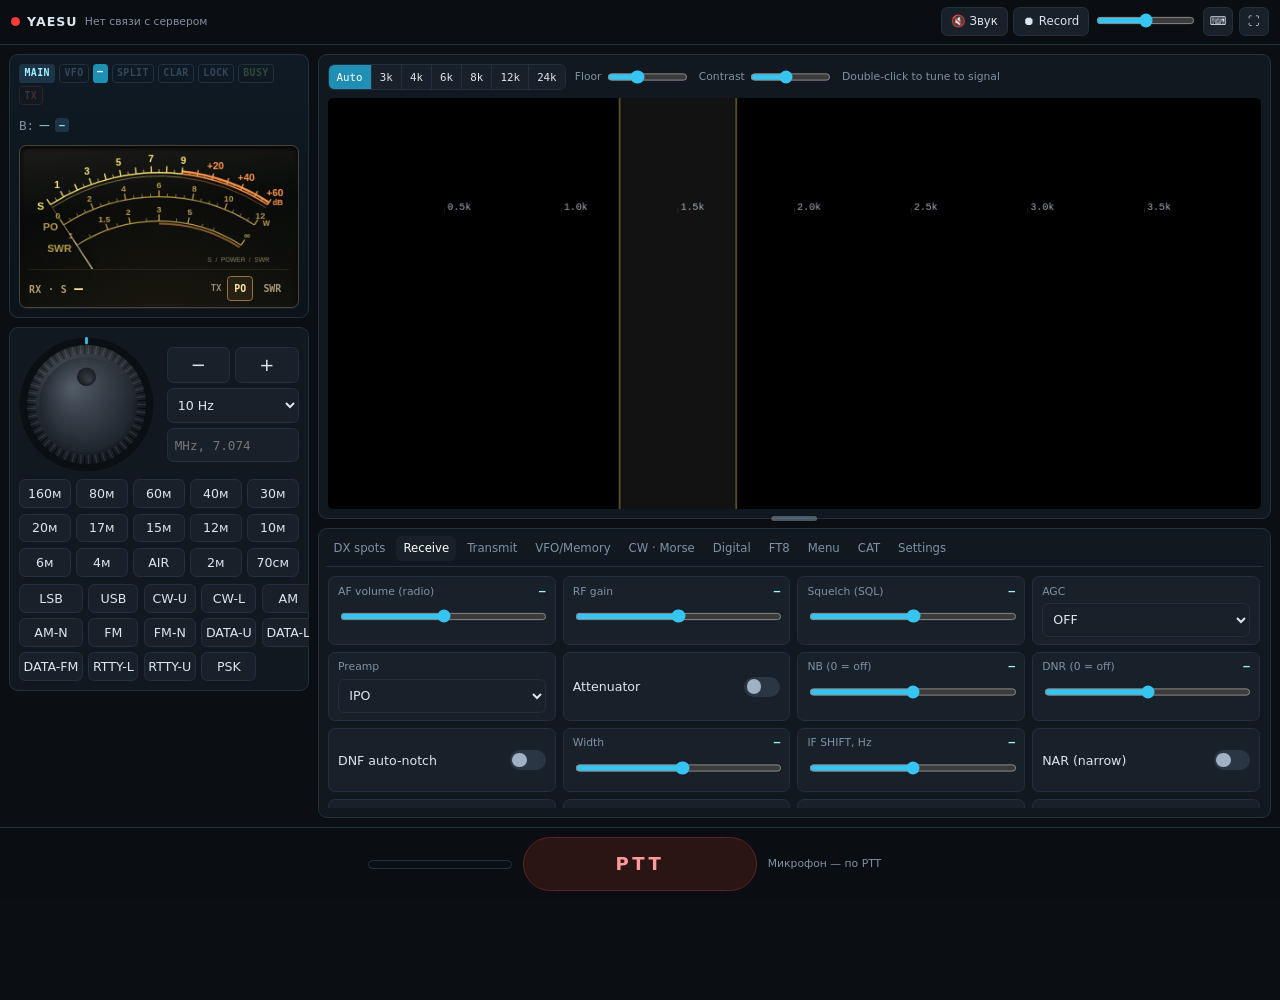
==== commit a5f282f6: "Align FT8 table and adapt layouts for 14-34 inch screens" ====
--- a/web/index.html
+++ b/web/index.html
@@ -521,15 +521,16 @@
               <option value="country" data-i18n="ft8.sort.country">Страна А–Я</option>
             </select>
           </div>
-          <div class="ft-th mono"><span data-i18n="ft8.th.utc">UTC</span><span data-i18n="ft8.th.db">дБ</span><span data-i18n="ft8.th.dt">DT</span><span data-i18n="ft8.th.freq">Част</span><span data-i18n="ft8.th.msg">Сообщение</span></div>
-          <div class="ft-list mono" id="ftList"><div class="muted ft-hint" id="ftHint" data-i18n="ft8.hint">Включите приём и выберите диапазон — трансивер встанет в DATA-U на частоту FT8, полоса 3000 Гц. Расшифровка — в конце каждого периода. Нажмите на строку — позвать станцию (связь проведётся сама).</div></div>
+          <div class="ft-list mono" id="ftList">
+            <div class="ft-th mono" id="ftHead"><span data-i18n="ft8.th.utc">UTC</span><span class="n" data-i18n="ft8.th.db">дБ</span><span class="n" data-i18n="ft8.th.dt">DT</span><span class="n" data-i18n="ft8.th.freq">Част</span><span data-i18n="ft8.th.msg">Сообщение</span><span class="ft-country" data-i18n="ft8.th.country">Страна</span></div>
+            <div class="muted ft-hint" id="ftHint" data-i18n="ft8.hint">Включите приём и выберите диапазон — трансивер встанет в DATA-U на частоту FT8, полоса 3000 Гц. Расшифровка — в конце каждого периода. Нажмите на строку — позвать станцию (связь проведётся сама).</div>
+          </div>
           <div id="ftEmpty" class="muted small ft-filter-empty" hidden data-i18n="ft8.filters.empty">Нет строк по выбранным фильтрам.</div>
         </div>
         <div class="ft-pane">
           <div class="ft-head"><b data-i18n="ft8.rxpane">Частота RX</b> <span class="mono ft-rxlbl" id="ftRxLbl">1500 Гц</span>
             <span class="spacer"></span><button class="btn small" id="ftClear2" data-i18n="ft8.clear">Очистить</button></div>
-          <div class="ft-th mono"><span data-i18n="ft8.th.utc">UTC</span><span data-i18n="ft8.th.db">дБ</span><span data-i18n="ft8.th.dt">DT</span><span data-i18n="ft8.th.freq">Част</span><span data-i18n="ft8.th.msg">Сообщение</span></div>
-          <div class="ft-list mono" id="ftRxList"></div>
+          <div class="ft-list mono" id="ftRxList"><div class="ft-th mono"><span data-i18n="ft8.th.utc">UTC</span><span class="n" data-i18n="ft8.th.db">дБ</span><span class="n" data-i18n="ft8.th.dt">DT</span><span class="n" data-i18n="ft8.th.freq">Част</span><span data-i18n="ft8.th.msg">Сообщение</span><span class="ft-country" data-i18n="ft8.th.country">Страна</span></div></div>
         </div>
       </div>
       <div class="ft-side">
--- a/web/app.css
+++ b/web/app.css
@@ -70,14 +70,14 @@
 /* ===== Монитор: всё помещается в окно, страница не прокручивается =====
    Класс fit ставит app.js (широкое окно), wide — когда хватает места на третью колонку.
    --app-h — высота окна с учётом масштаба (zoom). */
-body.fit { height: var(--app-h, 100vh); overflow: hidden; padding-bottom: 0; display: flex; flex-direction: column; }
+body.fit { height: var(--app-h, 100vh); overflow: hidden; padding-bottom: 0; display: flex; flex-direction: column; --left-w: clamp(320px, 26vw, 390px); }
 body.fit .topbar { position: static; flex: none; }
 body.fit .layout {
   flex: 1; min-height: 0; max-width: none; width: 100%;
-  grid-template-columns: 390px minmax(0, 1fr); grid-template-rows: minmax(0, 1fr) minmax(0, var(--tabs-h, 38%));
+  grid-template-columns: var(--left-w) minmax(0, 1fr); grid-template-rows: minmax(0, 1fr) minmax(0, var(--tabs-h, 38%));
   grid-template-areas: "left wf" "left tabs";
 }
-body.fit.wide .layout { grid-template-columns: 390px minmax(0, 1fr) minmax(400px, 30%); grid-template-rows: minmax(0, 1fr); grid-template-areas: "left wf tabs"; }
+body.fit.wide .layout { grid-template-columns: var(--left-w) minmax(0, 1fr) minmax(400px, 30%); grid-template-rows: minmax(0, 1fr); grid-template-areas: "left wf tabs"; }
 body.fit .col-left { grid-area: left; display: flex; flex-direction: column; gap: 10px; min-height: 0; overflow-y: auto; scrollbar-width: thin; }
 body.fit .col-left > .panel { flex: none; }
 body.fit .wfpanel { grid-area: wf; display: flex; flex-direction: column; min-height: 0; }
@@ -89,6 +89,17 @@
 body.fit .btn-grid { grid-template-columns: repeat(5, 1fr); }
 body.fit .btn-grid .btn { min-height: 32px; padding: 5px 4px; }
 body.fit .freq { font-size: 52px; }
+body.fit.short-ui .meter-analog canvas { max-height: 150px; }
+body.fit.short-ui .meter-analog { padding: 7px 9px 6px; }
+body.fit.short-ui .dial { width: 130px; height: 130px; }
+html[data-density="normal"] body.fit.short-ui .btn-grid .btn { min-height: 28px; padding: 4px; font-size: 12px; }
+body.fit.tiny-ui .panel { padding: 8px; }
+body.fit.tiny-ui .meter-analog canvas { width: auto; max-width: 100%; max-height: 100px; margin: 0 auto; }
+body.fit.tiny-ui .meter-readout { font-size: 11px; }
+body.fit.tiny-ui .dial { width: 100px; height: 100px; }
+body.fit.tiny-ui .tune-row { gap: 10px; }
+html[data-density="normal"] body.fit.tiny-ui .btn-grid .btn { min-height: 26px; padding: 3px 4px; font-size: 12px; }
+html[data-density="normal"] body.fit.tiny-ui .btn-grid { gap: 5px; }
 html[data-density="normal"] body.fit .ft-bar { gap: 6px; margin-bottom: 4px; }
 html[data-density="normal"] body.fit .ft-bar .btn { min-height: 28px; padding: 3px 7px; font-size: 12px; }
 html[data-density="normal"] body.fit .ft-bar select { min-height: 28px; padding: 2px 4px; font-size: 12px; }
@@ -444,31 +455,36 @@
 .ft-slot { width: 110px; height: 8px; background: var(--panel-2); border-radius: 4px; overflow: hidden; border: 1px solid var(--line); }
 .ft-slot div { height: 100%; width: 0; background: #3ddc84; }
 .ft-slot.tx div { background: var(--tx); }
-.ft-panes { display: grid; grid-template-columns: minmax(0, 1fr) minmax(0, 1fr); gap: 8px; margin-top: 6px; }
+.ft-panes { display: grid; grid-template-columns: minmax(0, 1.15fr) minmax(0, 1fr); gap: 8px; margin-top: 6px; }
 @media (max-width: 800px) { .ft-panes { grid-template-columns: minmax(0, 1fr); } }
 .ft-head { display: flex; align-items: center; gap: 10px; margin-bottom: 3px; font-size: 13px; }
 .ft-rxlbl { color: #3ddc84; }
-.ft-th, .ft-row { display: grid; grid-template-columns: 52px 30px 34px 40px minmax(0, 1fr); gap: 6px; padding: 1px 6px; white-space: nowrap; }
-.ft-th { font-size: 11px; color: var(--muted); border-bottom: 1px solid var(--line); }
-.ft-list { background: #05080c; border: 1px solid var(--line); border-radius: 6px; height: clamp(150px, 24vh, 300px); overflow-y: auto; font-size: 12.5px; line-height: 1.45; }
-#ftList { display: flex; flex-direction: column; }
-#ftList > * { flex: none; }
+.ft-th, .ft-row { display: grid; grid-template-columns: 54px 32px 36px 46px minmax(0, 1fr) minmax(0, 110px); gap: 8px; padding: 3px 8px; align-items: center; white-space: nowrap; min-width: 0; }
+.ft-th { position: sticky; top: 0; z-index: 2; min-height: 26px; font-size: 11px; letter-spacing: .02em; color: var(--muted); background: var(--panel-2); border-bottom: 1px solid var(--line); box-shadow: 0 1px 0 #0003; }
+.ft-th .n { text-align: right; }
+.ft-th .ft-country { text-align: left; }
+.ft-list { background: var(--panel); border: 1px solid var(--line); border-radius: 6px; height: clamp(150px, 24vh, 300px); overflow-y: auto; scrollbar-gutter: stable; font-size: 12.5px; line-height: 1.35; }
+#ftList, #ftRxList { display: flex; flex-direction: column; }
+#ftList > *, #ftRxList > * { flex: none; }
 .ft-filters { display: flex; flex-wrap: wrap; gap: 6px; margin: 2px 0 4px; }
 .ft-filters input, .ft-filters select { font-size: 12px; min-height: 28px; padding: 3px 6px; }
 .ft-filters input { flex: 1 1 120px; min-width: 90px; background: var(--panel-2); color: var(--text); border: 1px solid var(--line); border-radius: 6px; font-family: inherit; }
 .ft-filters select { flex: 0 1 auto; max-width: 46%; }
-.ft-filter-empty { padding: 4px 8px; }
-.ft-hint { padding: 10px; font-family: inherit; white-space: normal; }
-.ft-sep { color: #6c7f94; font-size: 11px; text-align: center; border-top: 1px dashed #24303d; margin-top: 1px; }
-.ft-row { cursor: pointer; color: #d8e2ec; }
-.ft-row:hover { outline: 1px solid #36c5f0; outline-offset: -1px; }
-.ft-row .tx { overflow: hidden; text-overflow: ellipsis; }
-.ft-row .n { text-align: right; color: #9fb0c2; }
-.ft-row.cq { background: #17432a; color: #c9ffd9; }
-.ft-row.cq.worked { background: #1d2c23; color: #8fb39b; }
-.ft-row.me { background: #6e1b1b; color: #fff; font-weight: 600; }
-.ft-row.mine { background: #4d420c; color: #ffe680; }
-.ft-row.mine .n { color: #e6cf6a; }
+.ft-filter-empty { padding: 4px 8px; color: var(--muted); }
+.ft-hint { padding: 10px; font-family: inherit; white-space: normal; color: var(--muted); }
+.ft-sep { color: var(--muted); font-size: 11px; text-align: center; border-top: 1px dashed var(--line); margin-top: 1px; padding: 1px 0; }
+.ft-row { min-height: 24px; cursor: pointer; color: var(--text); font-variant-numeric: tabular-nums; border-bottom: 1px solid color-mix(in srgb, var(--line) 45%, transparent); }
+.ft-row > * { min-width: 0; }
+.ft-row:hover { outline: 1px solid var(--accent); outline-offset: -1px; }
+.ft-row:focus-visible { outline: 2px solid var(--accent); outline-offset: -2px; }
+.ft-row .ft-utc { color: var(--muted); }
+.ft-row .n { text-align: right; color: var(--muted); }
+.ft-row .cty { color: var(--muted); font-size: 11px; overflow: hidden; text-overflow: ellipsis; }
+.ft-row.cq { background: var(--panel-2); background: color-mix(in srgb, var(--ok) 16%, var(--panel-2)); color: var(--text); }
+.ft-row.cq.worked { background: var(--panel-2); background: color-mix(in srgb, var(--ok) 8%, var(--panel-2)); opacity: .6; }
+.ft-row.me { background: var(--panel-2); background: color-mix(in srgb, var(--tx) 22%, var(--panel-2)); color: var(--text); font-weight: 600; }
+.ft-row.mine { background: var(--panel-2); background: color-mix(in srgb, var(--warn) 18%, var(--panel-2)); color: var(--text); }
+.ft-row.mine .n { color: var(--text); }
 .ft-ctl { display: grid; grid-template-columns: minmax(150px, .8fr) minmax(170px, .9fr) minmax(260px, 1.6fr); gap: 8px; margin-top: 8px; }
 @media (max-width: 900px) { .ft-ctl { grid-template-columns: minmax(0, 1fr) minmax(0, 1fr); } .ft-msgs { grid-column: 1 / -1; } }
 @media (max-width: 520px) { .ft-ctl { grid-template-columns: minmax(0, 1fr); } }
@@ -483,15 +499,15 @@
 .ft-msg { display: grid; grid-template-columns: 46px minmax(0, 1fr); gap: 6px; align-items: center; }
 .ft-msg .btn { padding: 4px 0; font-family: var(--mono); }
 .ft-msg input { width: 100%; font-family: var(--mono); }
-.ft-msg.cur input { border-color: var(--warn); color: #ffe680; }
-.ft-msg.cur .btn { background: #4d420c; border-color: var(--warn); color: #ffe680; }
+.ft-msg.cur input { border-color: var(--warn); color: var(--text); background: color-mix(in srgb, var(--warn) 12%, var(--panel-2)); }
+.ft-msg.cur .btn { background: color-mix(in srgb, var(--warn) 18%, var(--panel-2)); border-color: var(--warn); color: var(--text); }
 .ft-status { display: flex; align-items: center; gap: 10px; margin-top: 8px; flex-wrap: wrap; }
-.ft-txmsg { font-size: 15px; color: #ffd34d; padding: 4px 10px; background: #05080c; border: 1px solid var(--line); border-radius: 6px; min-width: 220px; }
+.ft-txmsg { font-size: 15px; color: var(--text); padding: 4px 10px; background: var(--panel-2); border: 1px solid var(--line); border-radius: 6px; min-width: 220px; }
 .ft-txmsg.on { color: #fff; background: #8a1c1c; border-color: var(--tx); }
 .ft-qso { color: var(--muted); }
 .ft-bottom { display: grid; grid-template-columns: minmax(0, 1fr) minmax(0, 1fr); gap: 10px; margin-top: 6px; align-items: start; }
 @media (max-width: 800px) { .ft-bottom { grid-template-columns: minmax(0, 1fr); } }
-.ft-log { background: #05080c; border: 1px solid var(--line); border-radius: 8px; max-height: 160px; overflow-y: auto; padding: 4px 8px; }
+.ft-log { background: var(--panel-2); border: 1px solid var(--line); border-radius: 8px; max-height: 160px; overflow-y: auto; padding: 4px 8px; color: var(--text); }
 .ft-log div { white-space: nowrap; }
 .ft-cfg { margin-top: 10px; }
 .ft-cfg-grid { display: grid; grid-template-columns: repeat(auto-fill, minmax(140px, 1fr)); gap: 6px; margin: 6px 0; }
@@ -503,7 +519,7 @@
 .tabs-panel { container-type: inline-size; }
 .ft-side { margin-top: 8px; }
 body.fit.tab-ft8:not(.wide) .layout { grid-template-rows: minmax(0, 1fr) minmax(0, var(--tabs-h, 62%)); }
-html[data-workspace="classic"] body.fit.wide.tab-ft8 .layout { grid-template-columns: 390px minmax(0, 1fr); grid-template-rows: minmax(0, 1fr) minmax(0, var(--tabs-h, 62%)); grid-template-areas: "left wf" "left tabs"; }
+html[data-workspace="classic"] body.fit.wide.tab-ft8 .layout { grid-template-columns: var(--left-w) minmax(0, 1fr); grid-template-rows: minmax(0, 1fr) minmax(0, var(--tabs-h, 62%)); grid-template-areas: "left wf" "left tabs"; }
 @container (min-width: 980px) {
   .ft-main { display: grid; grid-template-columns: minmax(0, 1fr) minmax(330px, 360px); gap: 8px; margin-top: 6px; }
   .ft-main .ft-panes { margin-top: 0; }
@@ -530,18 +546,16 @@
 body.fit #tab-ft8 .ft-pane > .ft-list { flex: 1 1 0; height: auto; min-height: 100px; }
 
 /* FT8: новые страны / диапазоны / позывные (как в JTAlert) */
-.ft-row .tx { display: flex; gap: 6px; align-items: center; min-width: 0; }
-.ft-row .tx .msg { overflow: hidden; text-overflow: ellipsis; flex: 0 1 auto; min-width: 0; }
+.ft-row .tx { display: flex; gap: 6px; align-items: center; min-width: 0; overflow: hidden; }
+.ft-row .tx .msg { overflow: hidden; text-overflow: ellipsis; flex: 1 1 auto; min-width: 4ch; }
 .ft-row .bd { width: 9px; height: 9px; padding: 0; border-radius: 50%; font-size: 0; overflow: hidden; color: transparent; }
 @container (min-width: 520px) { .ft-row .bd { width: auto; height: auto; padding: 0 5px; border-radius: 3px; font-size: 10px; color: #fff; } }
-.ft-row .tx .cty { margin-left: auto; color: #8aa0b5; font-size: 11px; overflow: hidden; text-overflow: ellipsis; min-width: 0; }
-.ft-row.cq .tx .cty { color: #9cc9aa; }
-.ft-row .bd { font-size: 10px; font-weight: 600; padding: 0 5px; border-radius: 3px; flex: none; line-height: 1.5; }
+.ft-row .bd { font-size: 10px; font-weight: 600; padding: 0 5px; border-radius: 3px; flex: none; line-height: 1.6; }
 .bd-dx { background: #c040d8; color: #fff; }
 .bd-band { background: #d9822b; color: #fff; }
 .bd-call { background: #1f6f8b; color: #dff6ff; }
 .ft-row.newdxcc { box-shadow: inset 4px 0 0 #e25cff; }
-.ft-row.newdxcc .tx .cty { color: #ff9cff; font-weight: 600; }
+.ft-row.newdxcc .cty { color: #e25cff; font-weight: 600; }
 .ft-row.newband { box-shadow: inset 4px 0 0 #ffa040; }
 .ft-row.newcall { box-shadow: inset 3px 0 0 #36c5f0; }
 .ft-row.worked:not(.me) { opacity: .55; }
@@ -550,7 +564,15 @@
 .ft-legend .lg-dx { background: #c040d8; } .ft-legend .lg-band { background: #d9822b; } .ft-legend .lg-call { background: #1f6f8b; }
 #ftFilter { width: auto; min-width: 0; min-height: 0; height: 26px; padding: 0 20px 0 6px; font-size: 12px; }
 .ft-pane { container-type: inline-size; min-width: 0; }
-@container (max-width: 470px) { .ft-row .tx .cty { display: none; } }
+@container (max-width: 520px) {
+  .ft-th, .ft-row { grid-template-columns: 50px 30px 34px 42px minmax(0, 1fr); }
+  .ft-th .ft-country, .ft-row .cty { display: none; }
+}
+@container (max-width: 430px) {
+  .ft-th, .ft-row { grid-template-columns: 42px 26px 30px 38px minmax(0, 1fr); gap: 4px; padding: 2px 5px; }
+  .ft-th { font-size: 10px; }
+  .ft-row .bd { display: none; }
+}
 .ft-heard { margin-top: 6px; }
 .ft-heard .ft-log { max-height: 180px; }
 .ft-worked { margin-top: 8px; padding-top: 6px; border-top: 1px solid var(--line); }
--- a/web/console-layout.css
+++ b/web/console-layout.css
@@ -60,6 +60,7 @@
 html[data-appearance="radio-silver"] .ptt:not(.active) { color:#8f1d2a; background:#f3d5d9; border-color:#b06470; }
 @media (min-width:1000px) and (min-height:650px) {
   body.radio-console.fit .layout { display:grid; padding:14px; gap:10px; grid-template-columns:var(--console-meter-width,200px) minmax(0,1fr) 260px; grid-template-rows:145px minmax(180px,1fr) auto auto minmax(180px,28%); grid-template-areas:'meters display dial' 'meters wf dial' 'bands bands bands' 'modes modes modes' 'tabs tabs tabs'; }
+  body.radio-console.fit.tab-ft8:not(.hamlib) .layout { grid-template-rows:145px minmax(180px,1fr) auto auto minmax(180px,28%); }
   body.radio-console.fit .col-left, body.radio-console.fit .tune { display:contents; }
   body.radio-console.fit #display { grid-area:display; }
   body.radio-console.fit #consoleShelf { grid-area:meters; }
@@ -101,3 +102,27 @@
 
 /* An analog dial needs room for its calibrated legends. */
 body.radio-console.analog-meter { --console-meter-width:clamp(260px,23vw,340px); }
+
+/* 14″ laptop: console panel must stay on one screen instead of scrolling the whole page. */
+@media (min-width:1000px) and (min-height:700px) and (max-height:819px) {
+  body.radio-console.fit.tab-ft8:not(.hamlib) .layout {
+    padding: 10px; gap: 8px;
+    grid-template-columns: 190px minmax(0,1fr) 220px;
+    grid-template-rows: 112px minmax(130px,1fr) 44px 44px minmax(180px,38%);
+    grid-template-areas: 'meters display dial' 'meters wf dial' 'bands bands bands' 'modes modes modes' 'tabs tabs tabs';
+  }
+  body.radio-console.fit .tune-row { padding: 10px; gap: 10px; }
+  body.radio-console.fit .dial { width: 150px; height: 150px; }
+  body.radio-console.fit .display .freq { font-size: clamp(30px, 4vw, 48px); }
+  body.radio-console.fit .wfpanel { overflow: hidden; padding: 8px; }
+  body.radio-console.fit .wf-wrap { min-height: 0; height: 100%; }
+  body.radio-console.fit .wf-tools { gap: 4px; margin-bottom: 4px; }
+  body.radio-console.fit #bands { grid-template-columns: repeat(15, minmax(0, 1fr)); gap: 4px; }
+  body.radio-console.fit #modes { grid-template-columns: repeat(9, minmax(0, 1fr)); gap: 4px; }
+  body.radio-console.fit #bands .btn, body.radio-console.fit #modes .btn {
+    min-height: 32px; padding: 3px 4px; font-size: 11px;
+  }
+  body.radio-console.fit .tabs button { min-height: 30px; padding: 4px 8px; font-size: 12px; }
+  body.radio-console.fit .tabs-panel > .tab.on { min-height: 0; overflow: auto; }
+  body.radio-console.fit .ptt { height: 42px; }
+}
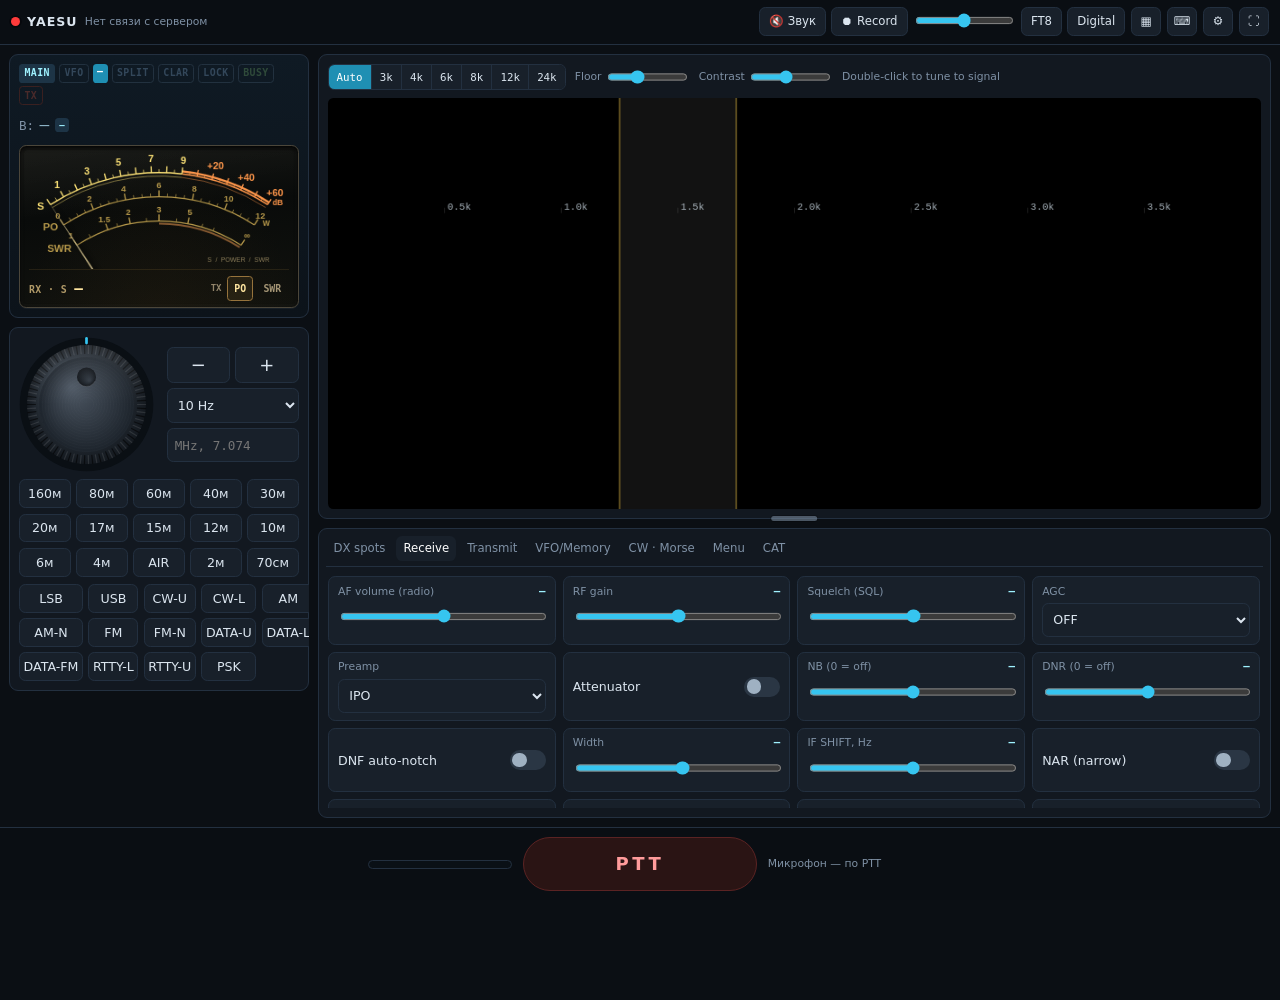
==== commit c3d4dbc6: "Redesign shell with detachable windows and panel layout" ====
--- a/web/index.html
+++ b/web/index.html
@@ -13,8 +13,6 @@
 <link rel="stylesheet" href="appearance.css">
 <script src="i18n.js"></script>
 <script src="appearance.js"></script>
-<link rel="stylesheet" href="console-layout.css?v=44">
-<script src="console-layout.js?v=44"></script>
 <link rel="stylesheet" href="dx.css">
 </head>
 <body>
@@ -35,7 +33,11 @@
     <button id="btnAudio" data-i18n-dynamic class="btn chip" title="Звук приёмника на этом устройстве" data-i18n="top.audio" data-i18n-title="top.audio.title">🔇 Звук</button>
     <button id="btnRec" class="btn chip rec" title="Записать связь (приём и передачу) в файл на ПК с сервером" data-i18n="top.rec" data-i18n-title="top.rec.title">⏺ Запись</button>
     <label class="vol" title="Громкость на этом устройстве" data-i18n-title="top.vol.title"><input id="volume" type="range" min="0" max="200" value="100"></label>
+    <button id="btnFt8" class="btn chip" title="Отдельное окно FT8/FT4" data-i18n="top.ft8">FT8</button>
+    <button id="btnDigi" class="btn chip" title="Отдельное окно цифровых видов" data-i18n="top.digi">Цифра</button>
+    <button id="btnLayout" class="btn chip icon" title="Компоновка панелей" data-i18n="top.layout" data-i18n-title="top.layout.title">▦</button>
     <button id="btnKeys" class="btn chip icon" title="Горячие клавиши (?)" data-i18n="top.keys" data-i18n-title="top.keys.title">⌨</button>
+    <button id="btnSettings" class="btn chip icon" title="Настройки" data-i18n="top.settings" data-i18n-title="top.settings.title">⚙</button>
     <button id="btnPanel" class="btn chip icon hidden" title="Панель управления сервером" data-i18n="top.panel" data-i18n-title="top.panel.title">⚙</button>
     <button id="btnFull" class="btn chip icon" title="Во весь экран" data-i18n="top.full" data-i18n-title="top.full.title">⛶</button>
   </div>
@@ -143,11 +145,8 @@
       <button data-tab="tx" data-i18n="tab.tx">Передача</button>
       <button data-tab="vfo" data-i18n="tab.vfo">VFO/Память</button>
       <button data-tab="cw" data-i18n="tab.cw">CW · Морзе</button>
-      <button data-tab="digi" data-i18n="tab.digi">Цифра</button>
-      <button data-tab="ft8" data-i18n="tab.ft8">FT8</button>
       <button data-tab="menu" data-i18n="tab.menu">Меню</button>
       <button data-tab="cat" data-i18n="tab.cat">CAT</button>
-      <button data-tab="opts" data-i18n="tab.opts">Настройки</button>
     </nav>
 
     <div class="tab" id="tab-dx">
@@ -634,16 +633,12 @@
         </label>
         <label><span data-i18n="opts.appearance">Оформление пульта</span>
           <select id="optAppearance">
-            <option value="original" data-i18n="opts.appearance.original">Исходное</option>
-            <option value="studio" data-i18n="opts.appearance.studio">Studio — синий, студийная панель</option>
-            <option value="daylight" data-i18n="opts.appearance.daylight">Daylight — светлый, управление справа</option>
-            <option value="heritage" data-i18n="opts.appearance.heritage">Heritage — янтарный, приборная панель</option>
-            <option value="field" data-i18n="opts.appearance.field">Field — зелёный, крупные кнопки</option>
-            <option value="radio-night" data-i18n="opts.appearance.radio_night">Radio Night — передняя панель, тёмная</option>
-            <option value="radio-silver" data-i18n="opts.appearance.radio_silver">Radio Silver — передняя панель, серебристая</option>
+            <option value="original" data-i18n="opts.appearance.original">Тёмная</option>
+            <option value="heritage" data-i18n="opts.appearance.heritage">Тёплая (Heritage)</option>
+            <option value="daylight" data-i18n="opts.appearance.daylight">Светлая</option>
           </select>
         </label>
-        <label><span data-i18n="layout.label">Расположение панелей</span><select id="optWorkspace"><option value="classic" data-i18n="layout.classic">Классическое</option><option value="right" data-i18n="layout.right">Управление справа</option><option value="console" data-i18n="layout.console">Передняя панель</option><option value="dx" data-i18n="layout.dx">DX — споты рядом со спектром</option></select></label>
+        <label><span data-i18n="layout.label">Рабочее пространство</span><select id="optWorkspace"><option value="classic" data-i18n="layout.classic">Классика</option><option value="dx" data-i18n="layout.dx">DX — споты рядом со спектром</option></select></label>
         <label><span data-i18n="layout.density">Размер кнопок</span><select id="optDensity"><option value="normal" data-i18n="layout.normal">Обычный</option><option value="touch" data-i18n="layout.touch">Крупный, для касаний</option></select></label>
         <h4 style="margin-top:6px" data-i18n="opts.meter">Измеритель</h4>
         <label><span data-i18n="opts.meter.mode">Вид</span>
@@ -696,6 +691,26 @@
   </section>
 </main>
 
+<div id="floatLayer" aria-live="polite"></div>
+
+<div id="layoutBar" class="layout-bar hidden">
+  <span data-i18n="layout.edit.hint">Перетащите панели: «Радио» — влево/вправо, «Водопад»/«Вкладки» — вверх/вниз.</span>
+  <span class="spacer"></span>
+  <button class="btn small" id="layoutReset" data-i18n="layout.edit.reset">Сброс</button>
+  <button class="btn small primary" id="layoutDone" data-i18n="layout.edit.done">Готово</button>
+</div>
+
+<div id="settingsModal" class="overlay hidden" role="dialog" aria-modal="true" aria-labelledby="settingsTitle">
+  <div class="settings-dialog">
+    <header class="settings-head">
+      <h2 id="settingsTitle" data-i18n="opts.title">Настройки</h2>
+      <span class="spacer"></span>
+      <button class="btn chip icon" id="settingsClose" title="Закрыть" data-i18n-title="help.close">✕</button>
+    </header>
+    <div class="settings-body" id="settingsBody"></div>
+  </div>
+</div>
+
 <!-- PTT -->
 <footer class="pttbar">
   <div class="mic-meter" title="Уровень микрофона" data-i18n-title="ptt.mic_title"><i id="micLevel"></i></div>
--- a/web/app.css
+++ b/web/app.css
@@ -70,14 +70,28 @@
 /* ===== Монитор: всё помещается в окно, страница не прокручивается =====
    Класс fit ставит app.js (широкое окно), wide — когда хватает места на третью колонку.
    --app-h — высота окна с учётом масштаба (zoom). */
-body.fit { height: var(--app-h, 100vh); overflow: hidden; padding-bottom: 0; display: flex; flex-direction: column; --left-w: clamp(320px, 26vw, 390px); }
+body.fit { height: var(--app-h, 100vh); overflow: hidden; padding-bottom: 0; display: flex; flex-direction: column; --left-w: clamp(320px, 26vw, 390px); --wf-row: 1fr; --tabs-row: var(--tabs-h, 38%); }
 body.fit .topbar { position: static; flex: none; }
 body.fit .layout {
   flex: 1; min-height: 0; max-width: none; width: 100%;
-  grid-template-columns: var(--left-w) minmax(0, 1fr); grid-template-rows: minmax(0, 1fr) minmax(0, var(--tabs-h, 38%));
+  grid-template-columns: var(--left-w) minmax(0, 1fr);
+  grid-template-rows: minmax(0, var(--wf-row)) minmax(0, var(--tabs-row));
   grid-template-areas: "left wf" "left tabs";
 }
-body.fit.wide .layout { grid-template-columns: var(--left-w) minmax(0, 1fr) minmax(400px, 30%); grid-template-rows: minmax(0, 1fr); grid-template-areas: "left wf tabs"; }
+html[data-workspace="classic"] body.fit.layout-mirror .layout {
+  grid-template-columns: minmax(0, 1fr) var(--left-w);
+  grid-template-areas: "wf left" "tabs left";
+}
+html[data-workspace="classic"] body.fit.layout-swap .layout {
+  grid-template-areas: "left tabs" "left wf";
+  grid-template-rows: minmax(0, var(--tabs-row)) minmax(0, var(--wf-row));
+}
+html[data-workspace="classic"] body.fit.layout-mirror.layout-swap .layout {
+  grid-template-columns: minmax(0, 1fr) var(--left-w);
+  grid-template-areas: "tabs left" "wf left";
+  grid-template-rows: minmax(0, var(--tabs-row)) minmax(0, var(--wf-row));
+}
+body.fit.tab-ft8 { --tabs-row: var(--tabs-h, 62%); }
 body.fit .col-left { grid-area: left; display: flex; flex-direction: column; gap: 10px; min-height: 0; overflow-y: auto; scrollbar-width: thin; }
 body.fit .col-left > .panel { flex: none; }
 body.fit .wfpanel { grid-area: wf; display: flex; flex-direction: column; min-height: 0; }
@@ -518,8 +532,7 @@
 /* FT8: компоновка как у JTDX — списки во всю высоту, управление справа */
 .tabs-panel { container-type: inline-size; }
 .ft-side { margin-top: 8px; }
-body.fit.tab-ft8:not(.wide) .layout { grid-template-rows: minmax(0, 1fr) minmax(0, var(--tabs-h, 62%)); }
-html[data-workspace="classic"] body.fit.wide.tab-ft8 .layout { grid-template-columns: var(--left-w) minmax(0, 1fr); grid-template-rows: minmax(0, 1fr) minmax(0, var(--tabs-h, 62%)); grid-template-areas: "left wf" "left tabs"; }
+
 @container (min-width: 980px) {
   .ft-main { display: grid; grid-template-columns: minmax(0, 1fr) minmax(330px, 360px); gap: 8px; margin-top: 6px; }
   .ft-main .ft-panes { margin-top: 0; }
@@ -650,3 +663,57 @@
 }
 .me-tools .btn { padding: 6px 10px; min-height: 32px; } .me-tools select { height: 32px; }
 .me-table .fq.tx { color: #ffb4a8; }
+
+/* ===== Оболочка: отдельные окна, настройки, компоновка ===== */
+#floatLayer { position: fixed; inset: 0; pointer-events: none; z-index: 45; }
+.float-window {
+  position: fixed; display: flex; flex-direction: column; min-width: 360px; min-height: 280px;
+  max-width: calc(100vw - 12px); max-height: calc(100vh - 12px);
+  background: var(--panel); border: 1px solid var(--line); border-radius: 10px;
+  box-shadow: 0 18px 60px #000a, 0 0 0 1px #0006;
+  overflow: hidden; resize: both; pointer-events: auto;
+}
+.float-head { display: flex; align-items: center; gap: 8px; padding: 6px 8px; background: var(--panel-2); border-bottom: 1px solid var(--line); cursor: move; user-select: none; flex: none; }
+.float-title { font-weight: 600; font-size: 13px; letter-spacing: .02em; }
+.float-head .spacer { flex: 1; }
+.float-body { flex: 1; min-height: 0; overflow: auto; padding: 8px; }
+.float-body > .tab.on { display: flex; flex-direction: column; min-height: 0; height: 100%; }
+.float-window.minimized .float-body { display: none; }
+.float-window.minimized { resize: none; min-height: 0; height: auto !important; }
+@media (max-width: 900px) {
+  .float-window { position: fixed !important; inset: 8px !important; width: auto !important; height: auto !important; max-width: none; max-height: none; resize: none; }
+  .float-head { cursor: default; }
+}
+
+#settingsModal.overlay { z-index: 60; }
+.settings-dialog { width: min(1040px, 94vw); height: min(84vh, 760px); background: var(--panel); border: 1px solid var(--line); border-radius: 12px; display: flex; flex-direction: column; overflow: hidden; box-shadow: 0 20px 70px #000b; }
+.settings-head { display: flex; align-items: center; gap: 10px; padding: 10px 14px; background: var(--panel-2); border-bottom: 1px solid var(--line); flex: none; }
+.settings-head h2 { margin: 0; font-size: 18px; }
+.settings-body { flex: 1; min-height: 0; overflow: auto; padding: 14px; }
+.settings-body #tab-opts { display: block; }
+.settings-body .opts { max-width: 980px; }
+@media (max-width: 900px) {
+  .settings-dialog { width: calc(100vw - 12px); height: calc(100vh - 12px); }
+}
+
+.layout-bar { position: fixed; left: 50%; bottom: 82px; transform: translateX(-50%); z-index: 55; display: flex; align-items: center; gap: 10px; padding: 8px 12px; background: var(--panel); border: 1px solid var(--accent); border-radius: 10px; box-shadow: 0 10px 30px #0009; font-size: 13px; max-width: min(92vw, 900px); }
+.layout-bar .spacer { flex: 1; }
+.panel-grip { display: none; position: absolute; top: 0; left: 0; right: 0; height: 22px; z-index: 6; align-items: center; justify-content: center; gap: 6px; background: color-mix(in srgb, var(--accent) 18%, var(--panel-2)); color: var(--text); font: 600 10px var(--mono); letter-spacing: .06em; cursor: grab; border-bottom: 1px solid var(--line); }
+.panel-grip::before { content: '⠿'; font-size: 13px; opacity: .8; }
+body.layout-edit .panel-grip { display: flex; }
+body.layout-edit .col-left, body.layout-edit .wfpanel, body.layout-edit .tabs-panel { position: relative; outline: 1px dashed var(--accent); outline-offset: -2px; }
+body.layout-edit .col-left > .panel { pointer-events: none; }
+body.layout-edit .wfpanel > *:not(.panel-grip), body.layout-edit .tabs-panel > *:not(.panel-grip) { pointer-events: none; }
+body.layout-dragging .panel-grip { cursor: grabbing; }
+#layoutGhost { position: fixed; z-index: 70; display: none; padding: 6px 10px; border-radius: 8px; background: var(--panel); border: 1px solid var(--accent); color: var(--text); font: 600 12px var(--mono); pointer-events: none; box-shadow: 0 8px 22px #0009; }
+body.layout-dragging #layoutGhost { display: block; }
+@media (max-width: 900px) { .layout-bar { display: none !important; } }
+
+.float-window[hidden] { display: none !important; }
+.float-placeholder { padding: 18px 12px; text-align: center; color: var(--muted); font-size: 13px; }
+body.fit.float-open { --tabs-row: 30%; }
+body.fit.float-open.tab-ft8 { --tabs-row: 30%; }
+.top-actions { flex-wrap: wrap; justify-content: flex-end; }
+@media (max-width: 700px) {
+  #btnFt8, #btnDigi { padding-left: 7px; padding-right: 7px; }
+}
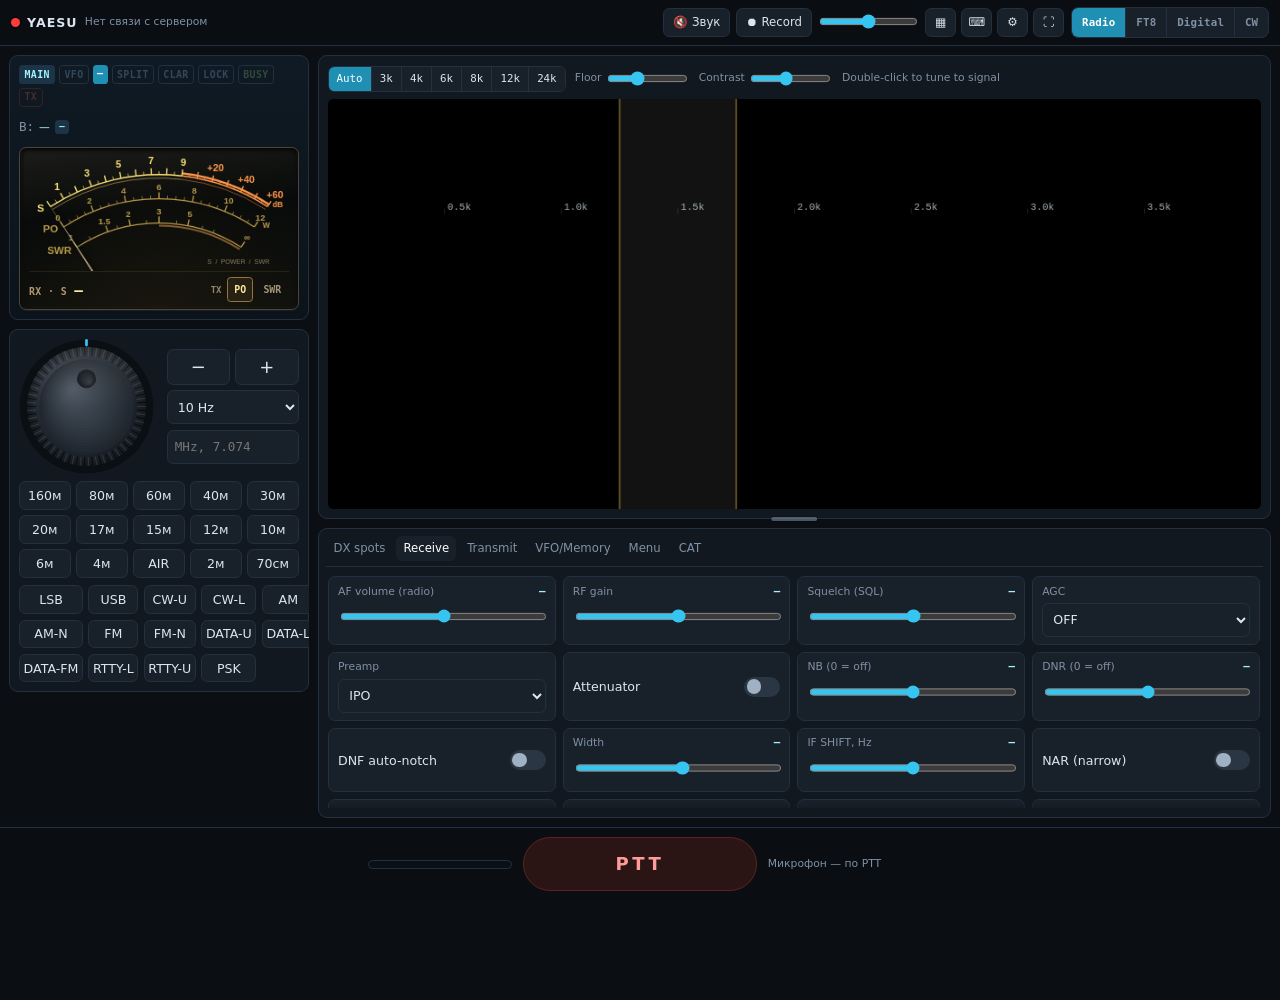
==== commit f1f4d59d: "Polish mode switch, VFO grid, FT8 alignment and settings" ====
--- a/web/index.html
+++ b/web/index.html
@@ -1,4 +1,4 @@
-<!doctype html>
+﻿<!doctype html>
 <html lang="ru">
 <head>
 <meta charset="utf-8">
@@ -33,13 +33,17 @@
     <button id="btnAudio" data-i18n-dynamic class="btn chip" title="Звук приёмника на этом устройстве" data-i18n="top.audio" data-i18n-title="top.audio.title">🔇 Звук</button>
     <button id="btnRec" class="btn chip rec" title="Записать связь (приём и передачу) в файл на ПК с сервером" data-i18n="top.rec" data-i18n-title="top.rec.title">⏺ Запись</button>
     <label class="vol" title="Громкость на этом устройстве" data-i18n-title="top.vol.title"><input id="volume" type="range" min="0" max="200" value="100"></label>
-    <button id="btnFt8" class="btn chip" title="Отдельное окно FT8/FT4" data-i18n="top.ft8">FT8</button>
-    <button id="btnDigi" class="btn chip" title="Отдельное окно цифровых видов" data-i18n="top.digi">Цифра</button>
     <button id="btnLayout" class="btn chip icon" title="Компоновка панелей" data-i18n="top.layout" data-i18n-title="top.layout.title">▦</button>
     <button id="btnKeys" class="btn chip icon" title="Горячие клавиши (?)" data-i18n="top.keys" data-i18n-title="top.keys.title">⌨</button>
     <button id="btnSettings" class="btn chip icon" title="Настройки" data-i18n="top.settings" data-i18n-title="top.settings.title">⚙</button>
     <button id="btnPanel" class="btn chip icon hidden" title="Панель управления сервером" data-i18n="top.panel" data-i18n-title="top.panel.title">⚙</button>
     <button id="btnFull" class="btn chip icon" title="Во весь экран" data-i18n="top.full" data-i18n-title="top.full.title">⛶</button>
+  </div>
+  <div class="mode-switch" role="group" aria-label="Режим работы" data-i18n-aria-label="mode.group">
+    <button id="btnRadio" data-op="" class="on" data-i18n="mode.radio" data-i18n-title="mode.radio.title">Радио</button>
+    <button id="btnFt8" data-op="ft8" aria-pressed="false" data-i18n="top.ft8" data-i18n-title="top.ft8.title">FT8</button>
+    <button id="btnDigi" data-op="digi" aria-pressed="false" data-i18n="top.digi" data-i18n-title="top.digi.title">Цифра</button>
+    <button id="btnCw" data-op="cw" aria-pressed="false" data-i18n="mode.cw" data-i18n-title="mode.cw.title">CW</button>
   </div>
 </header>
 
@@ -144,7 +148,6 @@
       <button data-tab="rx" class="on" data-i18n="tab.rx">Приём</button>
       <button data-tab="tx" data-i18n="tab.tx">Передача</button>
       <button data-tab="vfo" data-i18n="tab.vfo">VFO/Память</button>
-      <button data-tab="cw" data-i18n="tab.cw">CW · Морзе</button>
       <button data-tab="menu" data-i18n="tab.menu">Меню</button>
       <button data-tab="cat" data-i18n="tab.cat">CAT</button>
     </nav>
@@ -251,31 +254,42 @@
     </div>
 
     <div class="tab" id="tab-vfo">
-      <div class="btn-row">
-        <button class="btn" data-set="vfo:0" data-i18n="vfo.work_main">Работать на MAIN</button>
-        <button class="btn" data-set="vfo:1" data-i18n="vfo.work_sub">Работать на SUB</button>
-        <button class="btn" data-act="a_to_b" data-i18n="vfo.a_to_b">A → B</button>
-        <button class="btn" data-act="b_to_a" data-i18n="vfo.b_to_a">B → A</button>
-        <button class="btn" data-act="swap" data-i18n="vfo.swap">A ⇄ B</button>
-        <button class="btn" id="btnSplit" title="Как кнопка SPLIT на трансивере: частоты A и B меняются местами" data-i18n="vfo.split" data-i18n-title="vfo.split.title">SPLIT (A ⇄ B)</button>
-      </div>
-      <div class="btn-row">
-        <button class="btn" data-act="band_down" data-i18n="vfo.band_down">Диапазон ◀</button>
-        <button class="btn" data-act="band_up" data-i18n="vfo.band_up">Диапазон ▶</button>
-        <button class="btn" data-act="scan_down" data-i18n="vfo.scan_down">Скан ◀</button>
-        <button class="btn" data-act="scan_stop" data-i18n="vfo.scan_stop">■ Скан</button>
-        <button class="btn" data-act="scan_up" data-i18n="vfo.scan_up">Скан ▶</button>
-        <button class="btn" data-act="zero_in" data-i18n="vfo.zero_in">ZERO-IN</button>
-      </div>
-      <div class="btn-row">
-        <button class="btn" data-act="vfo_mode" data-i18n="vfo.mode_vfo">Режим VFO</button>
-        <button class="btn" data-act="mem_mode" data-i18n="vfo.mode_mem">Режим памяти</button>
-        <input id="memCh" type="number" min="1" max="999" value="1" class="num">
-        <button class="btn" id="btnMemCh" data-i18n="vfo.mem_go">Вызвать канал</button>
-        <button class="btn primary" id="btnMemEd" title="Чтение, правка и запись всех каналов памяти — как ADMS / RT Systems" data-i18n-title="vfo.mem_ed.title" data-i18n="vfo.mem_ed">Редактор каналов…</button>
-        <button class="btn" data-act="qmb_store" data-i18n="vfo.qmb_sto">QMB запомнить</button>
-        <button class="btn" data-act="qmb_recall" data-i18n="vfo.qmb_rcl">QMB вызвать</button>
-        <button class="btn" id="btnLock" data-i18n="vfo.lock">LOCK</button>
+      <div class="vfo-groups">
+        <div class="vfo-group">
+          <h4 data-i18n="vfo.group.rx">Приёмник</h4>
+          <div class="btn-row vfo-actions">
+            <button class="btn" data-set="vfo:0" data-i18n="vfo.work_main">Работать на MAIN</button>
+            <button class="btn" data-set="vfo:1" data-i18n="vfo.work_sub">Работать на SUB</button>
+            <button class="btn" data-act="a_to_b" data-i18n="vfo.a_to_b">A → B</button>
+            <button class="btn" data-act="b_to_a" data-i18n="vfo.b_to_a">B → A</button>
+            <button class="btn" data-act="swap" data-i18n="vfo.swap">A ⇄ B</button>
+            <button class="btn" id="btnSplit" title="Как кнопка SPLIT на трансивере: частоты A и B меняются местами" data-i18n="vfo.split" data-i18n-title="vfo.split.title">SPLIT (A ⇄ B)</button>
+          </div>
+        </div>
+        <div class="vfo-group">
+          <h4 data-i18n="vfo.group.band">Диапазон и скан</h4>
+          <div class="btn-row vfo-actions">
+            <button class="btn" data-act="band_down" data-i18n="vfo.band_down">Диапазон ◀</button>
+            <button class="btn" data-act="band_up" data-i18n="vfo.band_up">Диапазон ▶</button>
+            <button class="btn" data-act="scan_down" data-i18n="vfo.scan_down">Скан ◀</button>
+            <button class="btn" data-act="scan_stop" data-i18n="vfo.scan_stop">■ Скан</button>
+            <button class="btn" data-act="scan_up" data-i18n="vfo.scan_up">Скан ▶</button>
+            <button class="btn" data-act="zero_in" data-i18n="vfo.zero_in">ZERO-IN</button>
+          </div>
+        </div>
+        <div class="vfo-group">
+          <h4 data-i18n="vfo.group.mem">Память и блокировка</h4>
+          <div class="btn-row vfo-actions">
+            <button class="btn" data-act="vfo_mode" data-i18n="vfo.mode_vfo">Режим VFO</button>
+            <button class="btn" data-act="mem_mode" data-i18n="vfo.mode_mem">Режим памяти</button>
+            <input id="memCh" type="number" min="1" max="999" value="1" class="num">
+            <button class="btn" id="btnMemCh" data-i18n="vfo.mem_go">Вызвать канал</button>
+            <button class="btn primary" id="btnMemEd" title="Чтение, правка и запись всех каналов памяти — как ADMS / RT Systems" data-i18n-title="vfo.mem_ed.title" data-i18n="vfo.mem_ed">Редактор каналов…</button>
+            <button class="btn" data-act="qmb_store" data-i18n="vfo.qmb_sto">QMB запомнить</button>
+            <button class="btn" data-act="qmb_recall" data-i18n="vfo.qmb_rcl">QMB вызвать</button>
+            <button class="btn" id="btnLock" data-i18n="vfo.lock">LOCK</button>
+          </div>
+        </div>
       </div>
       <div class="ctl-grid">
         <div class="ctl sel" data-k="mode_b" data-label="VFO-B mode" data-opts="modes" data-label-key="ctl.mode_b"></div>
@@ -411,10 +425,11 @@
           <button class="btn small" id="fxStop" title="Закончить и сохранить картинку" data-i18n="fx.stop_save" data-i18n-title="fx.stop_save.title">Стоп и сохранить</button>
           <span class="mini"><span data-i18n="fx.slant">Наклон</span><button class="btn small" id="fxSlM" title="Shift — шаг 10" data-i18n-title="fx.slant_step.title">◀</button><b class="mono" id="fxSlant">0</b><button class="btn small" id="fxSlP" title="Shift — шаг 10" data-i18n-title="fx.slant_step.title">▶</button></span>
           <span class="cw-meter mono" id="fxInfo">—</span>
-          <span class="spacer"></span>
-          <label class="mini"><span data-i18n="fx.station">Станция</span><select id="fxPreset"></select></label>
-          <button class="btn small" id="fxPng">💾 PNG</button>
-          <button class="btn small" id="fxBig" title="Во весь экран (Esc — назад)" data-i18n-title="fx.full">⛶</button>
+          <span class="bar-end">
+            <label class="mini"><span data-i18n="fx.station">Станция</span><select id="fxPreset"></select></label>
+            <button class="btn small" id="fxPng">💾 PNG</button>
+            <button class="btn small" id="fxBig" title="Во весь экран (Esc — назад)" data-i18n-title="fx.full">⛶</button>
+          </span>
         </div>
         <div class="fx-wrap" id="fxWrap"><button class="btn small fx-close" id="fxClose" title="Esc" data-i18n-title="fx.close.title">✕</button><canvas id="fxCanvas"></canvas><div class="fx-empty muted" id="fxEmpty"><div>Метеофакс принимается в <b>USB</b> на 1,9 кГц ниже частоты станции (выберите станцию в списке — частота и вид работы поставятся сами). Полоса WIDTH — не уже 2,4 кГц: сигнал занимает 1500–2300 Гц.
           <span data-i18n="fx.empty.tail">Картинка начнётся сама по тону старта. Клик по картинке — указать, где левый край карты; ◀ ▶ — исправить наклон.</span></div></div></div>
@@ -529,6 +544,12 @@
         <div class="ft-pane">
           <div class="ft-head"><b data-i18n="ft8.rxpane">Частота RX</b> <span class="mono ft-rxlbl" id="ftRxLbl">1500 Гц</span>
             <span class="spacer"></span><button class="btn small" id="ftClear2" data-i18n="ft8.clear">Очистить</button></div>
+          <div class="ft-inline-freq">
+            <label class="mini"><span data-i18n="ft8.rxhz">RX, Гц</span><input type="number" id="ftRxHz" class="num" min="200" max="3000" step="10" value="1500"></label>
+            <label class="mini"><span data-i18n="ft8.txhz">TX, Гц</span><input type="number" id="ftTxHz" class="num" min="200" max="3000" step="10" value="1500"></label>
+            <button class="btn small" id="ftTx2Rx" title="Частоту RX поставить равной TX" data-i18n="ft8.rx2tx_btn" data-i18n-title="ft8.rx2tx.title">RX ← TX</button>
+            <button class="btn small" id="ftRx2Tx" title="Частоту TX поставить равной RX" data-i18n="ft8.tx2rx_btn" data-i18n-title="ft8.tx2rx.title">TX ← RX</button>
+          </div>
           <div class="ft-list mono" id="ftRxList"><div class="ft-th mono"><span data-i18n="ft8.th.utc">UTC</span><span class="n" data-i18n="ft8.th.db">дБ</span><span class="n" data-i18n="ft8.th.dt">DT</span><span class="n" data-i18n="ft8.th.freq">Част</span><span data-i18n="ft8.th.msg">Сообщение</span><span class="ft-country" data-i18n="ft8.th.country">Страна</span></div></div>
         </div>
       </div>
@@ -545,10 +566,6 @@
           <label class="mini" title="В каком периоде передаём: 1-й (00/30 с) или 2-й (15/45 с)" data-i18n-title="ft8.parity.title"><span data-i18n="ft8.parity">Период</span><select id="ftPar"><option value="0" data-i18n="ft8.parity.0">1-й (чётн.)</option><option value="1" data-i18n="ft8.parity.1">2-й (нечётн.)</option></select></label>
         </div>
         <div class="ft-box ft-freqs">
-          <label class="mini"><span data-i18n="ft8.rxhz">RX, Гц</span><input type="number" id="ftRxHz" class="num" min="200" max="3000" step="10" value="1500"></label>
-          <label class="mini"><span data-i18n="ft8.txhz">TX, Гц</span><input type="number" id="ftTxHz" class="num" min="200" max="3000" step="10" value="1500"></label>
-          <div class="btn-row"><button class="btn small" id="ftTx2Rx" title="Частоту RX поставить равной TX" data-i18n="ft8.rx2tx_btn" data-i18n-title="ft8.rx2tx.title">RX ← TX</button>
-            <button class="btn small" id="ftRx2Tx" title="Частоту TX поставить равной RX" data-i18n="ft8.tx2rx_btn" data-i18n-title="ft8.tx2rx.title">TX ← RX</button></div>
           <label class="mini"><span data-i18n="ft8.dxcall">DX позывной</span><input id="ftDxCall" class="text mono" maxlength="11"></label>
           <label class="mini"><span data-i18n="ft8.dxgrid">DX локатор</span><input id="ftDxGrid" class="text mono" maxlength="4"></label>
           <label class="mini"><span data-i18n="ft8.rpt">Рапорт</span><input id="ftRpt" class="num mono" type="number" min="-30" max="30" value="-10"></label>
@@ -691,8 +708,6 @@
   </section>
 </main>
 
-<div id="floatLayer" aria-live="polite"></div>
-
 <div id="layoutBar" class="layout-bar hidden">
   <span data-i18n="layout.edit.hint">Перетащите панели: «Радио» — влево/вправо, «Водопад»/«Вкладки» — вверх/вниз.</span>
   <span class="spacer"></span>
--- a/web/app.css
+++ b/web/app.css
@@ -55,7 +55,13 @@
 .dot { width: 10px; height: 10px; border-radius: 50%; background: #555; flex: none; box-shadow: 0 0 0 2px #0006; }
 .dot.ok { background: var(--ok); }
 .dot.bad { background: var(--tx); }
-.top-actions { display: flex; align-items: center; gap: 6px; }
+.top-actions { display: flex; align-items: center; gap: 6px; flex-wrap: wrap; }
+.mode-switch { display: inline-flex; align-items: stretch; flex: none; border: 1px solid var(--line); border-radius: 8px; background: var(--panel-2); overflow: hidden; }
+.mode-switch button { appearance: none; border: 0; background: transparent; color: var(--muted); height: 32px; padding: 0 11px; font: 600 12px var(--mono); letter-spacing: .02em; cursor: pointer; }
+.mode-switch button + button { border-left: 1px solid var(--line); }
+.mode-switch button:hover { color: var(--text); background: #ffffff0a; }
+.mode-switch button.on { background: var(--accent-2); color: #fff; }
+.mode-switch button:focus-visible { outline: 2px solid var(--accent); outline-offset: -2px; }
 .vol input { width: 110px; }
 
 /* ---------- раскладка ---------- */
@@ -96,7 +102,9 @@
 body.fit .col-left > .panel { flex: none; }
 body.fit .wfpanel { grid-area: wf; display: flex; flex-direction: column; min-height: 0; }
 body.fit .wf-wrap { flex: 1; height: auto; min-height: 120px; }
-body.fit .tabs-panel { grid-area: tabs; display: flex; flex-direction: column; min-height: 0; }
+body.fit .tabs-panel { grid-area: tabs; display: flex; flex-direction: column; min-height: 0; position: relative; }
+body.fit .tabs-panel::after { content: ''; position: absolute; left: 11px; right: 11px; bottom: 1px; height: 16px; pointer-events: none; background: linear-gradient(to top, var(--panel) 20%, transparent); border-radius: 0 0 var(--radius) var(--radius); }
+body.mode-screen .tabs-panel::after { display: none; }
 body.fit .tabs-panel > .tab.on { flex: 1; min-height: 0; overflow-y: auto; scrollbar-width: thin; padding-right: 2px; }
 body.fit .menu-list { max-height: none; }
 body.fit .pttbar { position: static; flex: none; }
@@ -250,6 +258,19 @@
 .btn.wide { width: 100%; }
 .btn-row { display: flex; gap: 6px; flex-wrap: wrap; align-items: center; margin: 8px 0; }
 
+/* VFO/Память: три ровные группы, кнопки одинаковой ширины */
+#tab-vfo .vfo-groups { display: grid; grid-template-columns: repeat(3, minmax(0, 1fr)); gap: 4px 14px; align-items: start; }
+#tab-vfo .vfo-group h4 { margin: 2px 0 5px; font-size: 12px; font-weight: 600; color: var(--muted); }
+#tab-vfo .vfo-actions { display: grid; grid-template-columns: repeat(2, minmax(0, 1fr)); gap: 6px; margin: 0; align-items: stretch; }
+#tab-vfo .vfo-actions > .btn { width: 100%; min-height: 32px; padding: 4px 8px; font-size: 12.5px; text-align: center; white-space: normal; line-height: 1.2; }
+#tab-vfo .vfo-actions > input.num { width: 100%; text-align: center; }
+@media (max-width: 1100px) {
+  #tab-vfo .vfo-groups { grid-template-columns: repeat(2, minmax(0, 1fr)); }
+}
+@media (max-width: 700px) {
+  #tab-vfo .vfo-groups { grid-template-columns: minmax(0, 1fr); }
+}
+
 /* ---------- вкладки ---------- */
 .tabs { display: flex; gap: 4px; overflow-x: auto; border-bottom: 1px solid var(--line); margin: -2px -2px 10px; padding-bottom: 6px; scrollbar-width: none; }
 .tabs button { background: none; border: 0; color: var(--muted); padding: 8px 12px; border-radius: 7px; font: inherit; cursor: pointer; white-space: nowrap; }
@@ -368,6 +389,7 @@
 
 /* ===== CW · Морзе ===== */
 .cw-bar { display: flex; align-items: center; gap: 8px; flex-wrap: wrap; margin-bottom: 8px; }
+.bar-end { display: flex; align-items: center; gap: 8px; flex: none; flex-wrap: nowrap; margin-left: auto; }
 .cw-bar .mini { display: flex; align-items: center; gap: 4px; font-size: 12px; color: var(--muted); }
 .cw-bar .mini input[type=range] { width: 90px; }
 .cw-bar select { min-height: 30px; padding: 3px 6px; }
@@ -480,7 +502,10 @@
 .ft-list { background: var(--panel); border: 1px solid var(--line); border-radius: 6px; height: clamp(150px, 24vh, 300px); overflow-y: auto; scrollbar-gutter: stable; font-size: 12.5px; line-height: 1.35; }
 #ftList, #ftRxList { display: flex; flex-direction: column; }
 #ftList > *, #ftRxList > * { flex: none; }
-.ft-filters { display: flex; flex-wrap: wrap; gap: 6px; margin: 2px 0 4px; }
+.ft-filters, .ft-inline-freq { display: flex; flex-wrap: wrap; align-items: center; gap: 6px; min-height: 34px; margin: 2px 0 4px; }
+.ft-inline-freq label { display: flex; align-items: center; gap: 4px; font-size: 11px; color: var(--muted); white-space: nowrap; }
+.ft-inline-freq .num { width: 64px; min-height: 28px; padding: 3px 6px; }
+.ft-inline-freq .btn { flex: none; }
 .ft-filters input, .ft-filters select { font-size: 12px; min-height: 28px; padding: 3px 6px; }
 .ft-filters input { flex: 1 1 120px; min-width: 90px; background: var(--panel-2); color: var(--text); border: 1px solid var(--line); border-radius: 6px; font-family: inherit; }
 .ft-filters select { flex: 0 1 auto; max-width: 46%; }
@@ -664,26 +689,65 @@
 .me-tools .btn { padding: 6px 10px; min-height: 32px; } .me-tools select { height: 32px; }
 .me-table .fq.tx { color: #ffb4a8; }
 
-/* ===== Оболочка: отдельные окна, настройки, компоновка ===== */
-#floatLayer { position: fixed; inset: 0; pointer-events: none; z-index: 45; }
-.float-window {
-  position: fixed; display: flex; flex-direction: column; min-width: 360px; min-height: 280px;
-  max-width: calc(100vw - 12px); max-height: calc(100vh - 12px);
-  background: var(--panel); border: 1px solid var(--line); border-radius: 10px;
-  box-shadow: 0 18px 60px #000a, 0 0 0 1px #0006;
-  overflow: hidden; resize: both; pointer-events: auto;
-}
-.float-head { display: flex; align-items: center; gap: 8px; padding: 6px 8px; background: var(--panel-2); border-bottom: 1px solid var(--line); cursor: move; user-select: none; flex: none; }
-.float-title { font-weight: 600; font-size: 13px; letter-spacing: .02em; }
-.float-head .spacer { flex: 1; }
-.float-body { flex: 1; min-height: 0; overflow: auto; padding: 8px; }
-.float-body > .tab.on { display: flex; flex-direction: column; min-height: 0; height: 100%; }
-.float-window.minimized .float-body { display: none; }
-.float-window.minimized { resize: none; min-height: 0; height: auto !important; }
+/* ===== Рабочие экраны FT8 / Цифра / CW =====
+   Пульт не висит окном поверх интерфейса: радио-панель сворачивается в строку
+   с частотой и S-метром, а остальное место отдаётся водопаду и самому режиму. */
+body.mode-screen #btnLayout { display: none; }
+body.mode-screen .tabs { display: none; }
+/* ручной PTT в цифровых режимах не нужен: передачей управляет сам режим */
+body.mode-screen .pttbar { display: none !important; }
+body.mode-screen .tune { display: none !important; }
+body.mode-screen .display {
+  display: grid; grid-template-columns: minmax(0, 1fr) minmax(200px, 240px);
+  align-items: center; gap: 14px; padding: 8px 12px;
+}
+body.mode-screen .vfo-row { min-width: 0; }
+body.mode-screen .badges > :is(#bVfo, #bVm, #bSplit, #bClar, #bLock) { display: none; }
+body.mode-screen .freq { font-size: 40px; }
+body.mode-screen .sub-row { margin-top: 2px; }
+/* В рабочем экране вместо крупной шкалы — строка приборов: S на приёме,
+   PO/SWR/ALC на передаче. Ровно то, что нужно в цифре, и без скачков высоты. */
+body.mode-screen .meters { margin-top: 0; min-height: 74px; align-content: center; gap: 4px; }
+body.mode-screen .meters[data-mode="analog"] .meter-analog { display: none; }
+body.mode-screen .meters[data-mode="analog"] > .meter#mS { display: grid !important; }
+body.mode-screen .meters[data-mode="analog"] > .meter.tx { display: none !important; }
+body.mode-screen.txon .meters[data-mode="analog"] > .meter.tx { display: grid !important; }
+body.mode-screen.txon .meters[data-mode="analog"] > .meter#mS { display: none !important; }
+
+html[data-workspace] body.fit.mode-screen .layout {
+  grid-template-columns: minmax(0, 1fr) !important;
+  grid-template-rows: auto minmax(110px, 24%) minmax(0, 1fr) !important;
+  grid-template-areas: "op" "wf" "tabs" !important;
+}
+html[data-workspace] body.fit.mode-screen[data-op="digi"] .layout {
+  grid-template-rows: auto minmax(150px, 28%) minmax(0, 1fr) !important;
+}
+html[data-workspace] body.fit.mode-screen[data-op="cw"] .layout {
+  grid-template-rows: auto minmax(140px, 26%) minmax(0, 1fr) !important;
+}
+body.fit.mode-screen .col-left { grid-area: op; display: block; overflow: hidden; }
+body.fit.mode-screen .display { height: 100%; }
+body.fit.mode-screen .tabs-panel > .tab.on { padding-right: 0; }
+
+/* CW: декодер тянется, разбор и передача — снизу */
+body.mode-screen[data-op="cw"] .tabs-panel > .tab.on { display: flex; flex-direction: column; min-height: 0; }
+body.mode-screen[data-op="cw"] #cwScreen { flex: 1 1 auto; max-height: none; min-height: 110px; }
+body.mode-screen[data-op="cw"] .cw-ai,
+body.mode-screen[data-op="cw"] .cw-tx { flex: none; }
+
+/* Цифровой экран: декодер тянется по высоте, передача и подсказки — под ним,
+   чтобы на 14″ ничего не приходилось прокручивать наружу. */
+body.mode-screen[data-op="digi"] .tabs-panel > .tab.on { display: flex; flex-direction: column; min-height: 0; }
+body.mode-screen[data-op="digi"] .tabs-panel > .tab.on > div[id^="dg"] { display: flex; flex-direction: column; min-height: 0; flex: 1; }
+body.mode-screen[data-op="digi"] .tabs-panel > .tab.on .dg-screen { flex: 1 1 auto; max-height: none; min-height: 90px; }
+body.mode-screen[data-op="digi"] .tabs-panel > .tab.on .cw-tx { flex: none; }
+
 @media (max-width: 900px) {
-  .float-window { position: fixed !important; inset: 8px !important; width: auto !important; height: auto !important; max-width: none; max-height: none; resize: none; }
-  .float-head { cursor: default; }
-}
+  body.mode-screen .display { grid-template-columns: minmax(0, 1fr); gap: 6px; }
+  body.mode-screen .freq { font-size: 34px; }
+  body.mode-screen .meters { min-height: 0; }
+}
+body.mode-screen:not(.fit) .wf-wrap { height: clamp(160px, 26vh, 240px); }
 
 #settingsModal.overlay { z-index: 60; }
 .settings-dialog { width: min(1040px, 94vw); height: min(84vh, 760px); background: var(--panel); border: 1px solid var(--line); border-radius: 12px; display: flex; flex-direction: column; overflow: hidden; box-shadow: 0 20px 70px #000b; }
@@ -691,9 +755,17 @@
 .settings-head h2 { margin: 0; font-size: 18px; }
 .settings-body { flex: 1; min-height: 0; overflow: auto; padding: 14px; }
 .settings-body #tab-opts { display: block; }
-.settings-body .opts { max-width: 980px; }
+.settings-body .opts { max-width: 960px; grid-template-columns: repeat(2, minmax(0, 1fr)); gap: 10px 16px; align-items: start; }
+.settings-body .opts > h4,
+.settings-body .opts > .row,
+.settings-body .opts > details,
+.settings-body .opts > .btn-row,
+.settings-body .opts > #recList,
+.settings-body .opts > #hkList,
+.settings-body .opts > p { grid-column: 1 / -1; }
 @media (max-width: 900px) {
   .settings-dialog { width: calc(100vw - 12px); height: calc(100vh - 12px); }
+  .settings-body .opts { grid-template-columns: minmax(0, 1fr); }
 }
 
 .layout-bar { position: fixed; left: 50%; bottom: 82px; transform: translateX(-50%); z-index: 55; display: flex; align-items: center; gap: 10px; padding: 8px 12px; background: var(--panel); border: 1px solid var(--accent); border-radius: 10px; box-shadow: 0 10px 30px #0009; font-size: 13px; max-width: min(92vw, 900px); }
@@ -709,11 +781,12 @@
 body.layout-dragging #layoutGhost { display: block; }
 @media (max-width: 900px) { .layout-bar { display: none !important; } }
 
-.float-window[hidden] { display: none !important; }
-.float-placeholder { padding: 18px 12px; text-align: center; color: var(--muted); font-size: 13px; }
-body.fit.float-open { --tabs-row: 30%; }
-body.fit.float-open.tab-ft8 { --tabs-row: 30%; }
 .top-actions { flex-wrap: wrap; justify-content: flex-end; }
 @media (max-width: 700px) {
-  #btnFt8, #btnDigi { padding-left: 7px; padding-right: 7px; }
-}
+  .topbar { flex-wrap: wrap; align-items: flex-start; }
+  .brand { order: 0; flex: 1 1 auto; }
+  .brand .muted { display: none; }
+  .mode-switch { order: 1; width: auto; margin-left: auto; }
+  .top-actions { order: 2; flex: 1 1 100%; justify-content: flex-start; }
+  .mode-switch button { padding: 0 7px; }
+}
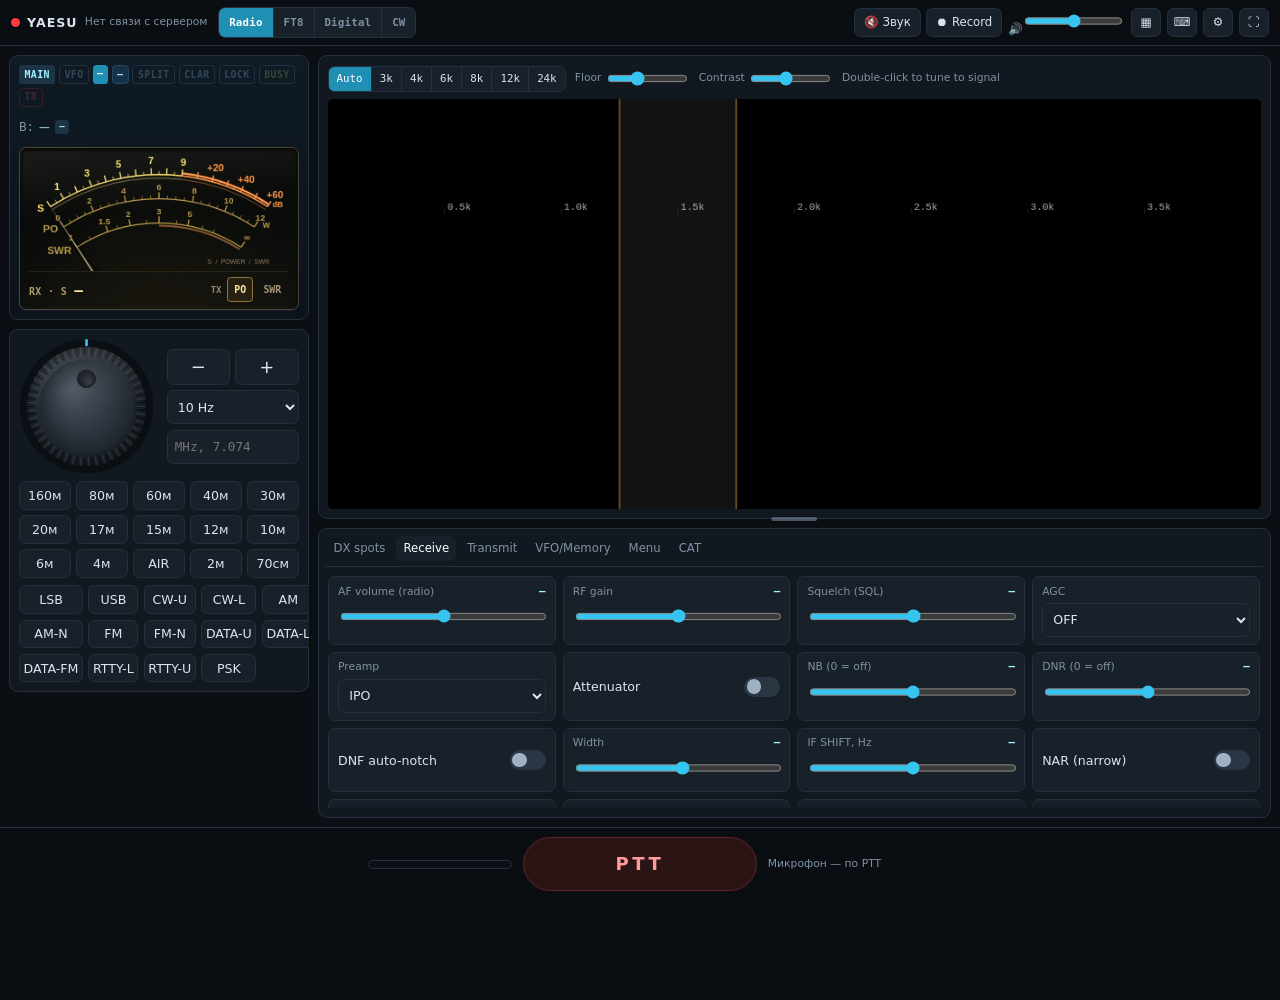
==== commit 1f6e4f75: "Move mode switch to the brand, restore last tab, add band/UTC status" ====
--- a/web/index.html
+++ b/web/index.html
@@ -29,6 +29,12 @@
 
 <header class="topbar">
   <div class="brand"><span class="dot" id="linkDot"></span><b>YAESU</b><span id="rigInfo" data-i18n-dynamic class="muted small" data-i18n="rig.nolink">нет связи</span></div>
+  <div class="mode-switch" role="group" aria-label="Режим работы" data-i18n-aria-label="mode.group">
+    <button id="btnRadio" data-op="" class="on" aria-pressed="true" data-i18n="mode.radio" data-i18n-title="mode.radio.title">Радио</button>
+    <button id="btnFt8" data-op="ft8" aria-pressed="false" data-i18n="top.ft8" data-i18n-title="top.ft8.title">FT8</button>
+    <button id="btnDigi" data-op="digi" aria-pressed="false" data-i18n="top.digi" data-i18n-title="top.digi.title">Цифра</button>
+    <button id="btnCw" data-op="cw" aria-pressed="false" data-i18n="mode.cw" data-i18n-title="mode.cw.title">CW</button>
+  </div>
   <div class="top-actions">
     <button id="btnAudio" data-i18n-dynamic class="btn chip" title="Звук приёмника на этом устройстве" data-i18n="top.audio" data-i18n-title="top.audio.title">🔇 Звук</button>
     <button id="btnRec" class="btn chip rec" title="Записать связь (приём и передачу) в файл на ПК с сервером" data-i18n="top.rec" data-i18n-title="top.rec.title">⏺ Запись</button>
@@ -39,12 +45,6 @@
     <button id="btnPanel" class="btn chip icon hidden" title="Панель управления сервером" data-i18n="top.panel" data-i18n-title="top.panel.title">⚙</button>
     <button id="btnFull" class="btn chip icon" title="Во весь экран" data-i18n="top.full" data-i18n-title="top.full.title">⛶</button>
   </div>
-  <div class="mode-switch" role="group" aria-label="Режим работы" data-i18n-aria-label="mode.group">
-    <button id="btnRadio" data-op="" class="on" data-i18n="mode.radio" data-i18n-title="mode.radio.title">Радио</button>
-    <button id="btnFt8" data-op="ft8" aria-pressed="false" data-i18n="top.ft8" data-i18n-title="top.ft8.title">FT8</button>
-    <button id="btnDigi" data-op="digi" aria-pressed="false" data-i18n="top.digi" data-i18n-title="top.digi.title">Цифра</button>
-    <button id="btnCw" data-op="cw" aria-pressed="false" data-i18n="mode.cw" data-i18n-title="mode.cw.title">CW</button>
-  </div>
 </header>
 
 <main class="layout">
@@ -56,6 +56,7 @@
         <button class="badge bb" id="bVfo" title="Основной приёмник MAIN / SUB — переключить" data-i18n-title="disp.main_sub">MAIN</button>
         <button class="badge bb off" id="bVm" title="Режим VFO / каналы памяти — переключить" data-i18n-title="disp.vfo_mem">VFO</button>
         <span class="badge mode" id="bMode">—</span>
+        <span class="badge band" id="bBand" title="Диапазон по текущей частоте">—</span>
         <button class="badge bb off" id="bSplit" title="SPLIT, как на трансивере: частота второго приёмника переносится в основной — частоты меняются местами" data-i18n-title="disp.split">SPLIT</button>
         <button class="badge bb off" id="bClar" title="Расстройка приёма (CLAR) — включить/выключить" data-i18n-title="disp.clar">CLAR</button>
         <button class="badge bb off" id="bLock" title="Блокировка ручки трансивера — включить/выключить" data-i18n-title="disp.lock">LOCK</button>
@@ -66,6 +67,7 @@
       <div class="sub-row">
         <span class="muted" id="lblB">B:</span> <span id="freqB" class="freq-b">—</span> <span class="badge small-b" id="bModeB">—</span> <span class="badge tx small-b hidden" id="bTxB" title="SPLIT: передача на этой частоте" data-i18n-title="disp.tx_split">TX</span>
         <span class="spacer"></span>
+        <span id="opUtc" class="mono op-utc">--:--:-- UTC</span>
         <span class="muted small" id="pwrInfo"></span>
       </div>
     </div>
--- a/web/app.css
+++ b/web/app.css
@@ -48,21 +48,22 @@
   background: rgba(11, 15, 20, .92); backdrop-filter: blur(6px);
   border-bottom: 1px solid var(--line);
 }
-.brand { display: flex; align-items: center; gap: 8px; min-width: 0; flex: 1; }
+.brand { display: flex; align-items: center; gap: 8px; min-width: 0; flex: 0 1 auto; }
 .brand b { white-space: nowrap; }
 .brand b { letter-spacing: .08em; }
 .brand .muted { white-space: nowrap; overflow: hidden; text-overflow: ellipsis; }
 .dot { width: 10px; height: 10px; border-radius: 50%; background: #555; flex: none; box-shadow: 0 0 0 2px #0006; }
 .dot.ok { background: var(--ok); }
 .dot.bad { background: var(--tx); }
-.top-actions { display: flex; align-items: center; gap: 6px; flex-wrap: wrap; }
-.mode-switch { display: inline-flex; align-items: stretch; flex: none; border: 1px solid var(--line); border-radius: 8px; background: var(--panel-2); overflow: hidden; }
+.top-actions { display: flex; align-items: center; gap: 6px; flex-wrap: wrap; margin-left: auto; }
+.mode-switch { display: inline-flex; align-items: stretch; flex: none; margin-left: 4px; border: 1px solid var(--line); border-radius: 8px; background: var(--panel-2); overflow: hidden; }
 .mode-switch button { appearance: none; border: 0; background: transparent; color: var(--muted); height: 32px; padding: 0 11px; font: 600 12px var(--mono); letter-spacing: .02em; cursor: pointer; }
 .mode-switch button + button { border-left: 1px solid var(--line); }
 .mode-switch button:hover { color: var(--text); background: #ffffff0a; }
 .mode-switch button.on { background: var(--accent-2); color: #fff; }
 .mode-switch button:focus-visible { outline: 2px solid var(--accent); outline-offset: -2px; }
 .vol input { width: 110px; }
+.vol::before { content: '🔊'; font-size: 13px; opacity: .85; }
 
 /* ---------- раскладка ---------- */
 .layout {
@@ -140,6 +141,7 @@
   background: #1d3446; color: var(--lcd); letter-spacing: .04em;
 }
 .badge.mode { background: var(--accent-2); color: #fff; }
+.badge.band { background: #173247; color: #9fd8ea; border: 1px solid #24485f; }
 .badge.off { background: transparent; color: #33475a; border: 1px solid #22313f; }
 .badge.tx { background: var(--tx); color: #fff; }
 .badge.busy { background: #1d6b3d; color: #d6ffe4; }
@@ -240,8 +242,8 @@
 .freq-input { width: 150px; font-family: var(--mono); }
 input.num { width: 80px; }
 .grow { flex: 1; min-width: 160px; }
-.btn-grid { display: grid; grid-template-columns: repeat(auto-fill, minmax(62px, 1fr)); gap: 6px; margin-top: 8px; }
-.btn-grid.modes { grid-template-columns: repeat(auto-fill, minmax(76px, 1fr)); }
+.btn-grid { display: grid; grid-template-columns: repeat(auto-fill, minmax(66px, 1fr)); gap: 6px; margin-top: 8px; }
+.btn-grid.modes { grid-template-columns: repeat(auto-fill, minmax(66px, 1fr)); }
 
 .btn {
   background: var(--panel-2); color: var(--text); border: 1px solid var(--line); border-radius: 7px;
@@ -705,6 +707,9 @@
 body.mode-screen .badges > :is(#bVfo, #bVm, #bSplit, #bClar, #bLock) { display: none; }
 body.mode-screen .freq { font-size: 40px; }
 body.mode-screen .sub-row { margin-top: 2px; }
+body.mode-screen .sub-row > :not(#pwrInfo):not(#opUtc):not(.spacer) { display: none; }
+.op-utc { display: none; color: var(--muted); font-size: 12px; }
+body.mode-screen .op-utc { display: inline; margin-right: 10px; }
 /* В рабочем экране вместо крупной шкалы — строка приборов: S на приёме,
    PO/SWR/ALC на передаче. Ровно то, что нужно в цифре, и без скачков высоты. */
 body.mode-screen .meters { margin-top: 0; min-height: 74px; align-content: center; gap: 4px; }
@@ -788,5 +793,6 @@
   .brand .muted { display: none; }
   .mode-switch { order: 1; width: auto; margin-left: auto; }
   .top-actions { order: 2; flex: 1 1 100%; justify-content: flex-start; }
+  #btnLayout, #btnKeys, #btnPanel { display: none; }
   .mode-switch button { padding: 0 7px; }
 }
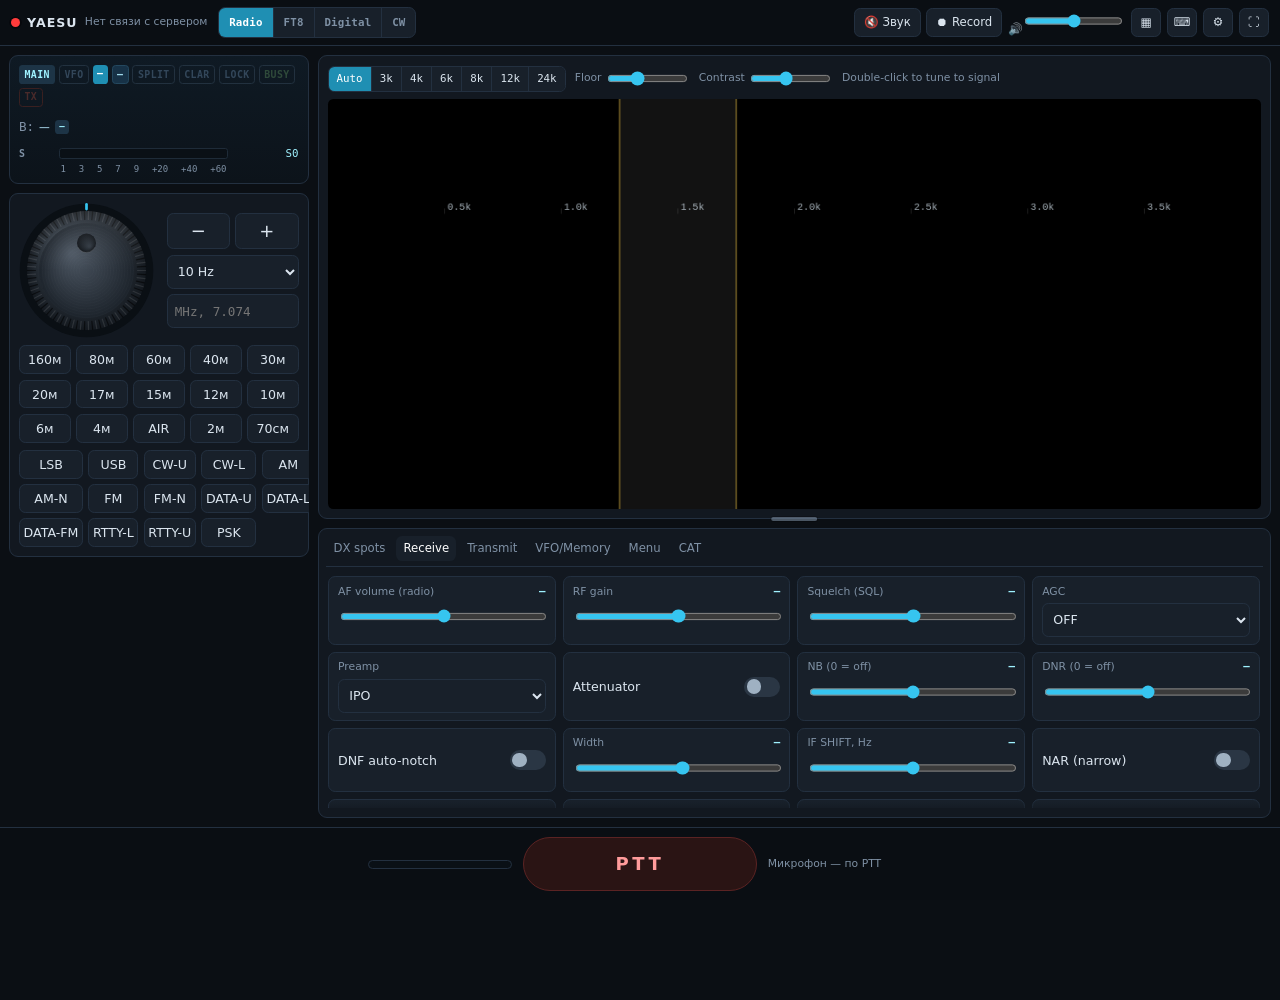
==== commit 21b9711c: "Rework FT8 workspace, restore waterfall labels, make bars the default meter" ====
--- a/web/index.html
+++ b/web/index.html
@@ -14,6 +14,7 @@
 <script src="i18n.js"></script>
 <script src="appearance.js"></script>
 <link rel="stylesheet" href="dx.css">
+<link rel="stylesheet" href="ft8-workspace.css">
 </head>
 <body>
 
@@ -575,6 +576,7 @@
         </div>
         <div class="ft-box ft-msgs" id="ftMsgs"></div>
       </div>
+      <details class="ft-extra"><summary data-i18n="ft8.extra">Журнал, PSK Reporter и настройки</summary>
       <div class="ft-bottom">
         <div>
           <h4><span data-i18n="ft8.log.title">Связи</span> <span class="muted small" id="ftLogInfo"></span></h4>
@@ -618,6 +620,7 @@
           <p class="muted small" data-i18n="ft8.log.hint">Каждая связь пишется в файл ft8_log.adi рядом с программой и отправляется по UDP в формате WSJT-X — его принимают HAMLOG-агент, Log4OM, JTAlert, GridTracker. Часы ПК должны быть точными (±0,5 с).</p>
         </details>
       </div>
+      </details>
       </div>
       </div>
     </div>
@@ -662,8 +665,8 @@
         <h4 style="margin-top:6px" data-i18n="opts.meter">Измеритель</h4>
         <label><span data-i18n="opts.meter.mode">Вид</span>
           <select id="optMeterMode">
+            <option value="bars" data-i18n="opts.meter.bars">Компактные полосы</option>
             <option value="analog" data-i18n="opts.meter.analog">Аналоговый S-метр</option>
-            <option value="bars" data-i18n="opts.meter.bars">Компактные полосы</option>
             <option value="off" data-i18n="opts.meter.off">Выключен</option>
           </select>
         </label>
--- a/web/app.css
+++ b/web/app.css
@@ -718,6 +718,8 @@
 body.mode-screen .meters[data-mode="analog"] > .meter.tx { display: none !important; }
 body.mode-screen.txon .meters[data-mode="analog"] > .meter.tx { display: grid !important; }
 body.mode-screen.txon .meters[data-mode="analog"] > .meter#mS { display: none !important; }
+/* В рабочей полосе шкала-линейка не нужна: только полоса S (или PO/SWR/ALC). */
+body.mode-screen .meters[data-mode="bars"] .scale-row { display: none; }
 
 html[data-workspace] body.fit.mode-screen .layout {
   grid-template-columns: minmax(0, 1fr) !important;
--- a/web/ft8-workspace.css
+++ b/web/ft8-workspace.css
@@ -0,0 +1,84 @@
+/* FT8 workstation: bounded type sizes, useful space grows with the viewport. */
+body[data-op="ft8"] .display { grid-template-columns:minmax(0,1fr) 230px; gap:12px; padding:6px 12px; }
+body[data-op="ft8"] .vfo-row { display:flex; align-items:center; gap:16px; flex-wrap:wrap; }
+body[data-op="ft8"] .badges { margin:0; }
+body[data-op="ft8"] .freq { font-size:32px; line-height:1.1; }
+body[data-op="ft8"] .sub-row { display:none; }
+body[data-op="ft8"] .meters { min-height:44px; }
+html[data-workspace] body.fit[data-op="ft8"] .layout {
+  grid-template-rows:52px clamp(120px,var(--ft-wf-height,18vh),min(260px,calc(100vh - 590px))) minmax(0,1fr) !important;
+}
+body[data-op="ft8"] .wf-tools { gap:8px; margin-bottom:5px; }
+body[data-op="ft8"] #wfHint { display:none; }
+body[data-op="ft8"] #wfSplitter:focus-visible { outline:2px solid var(--accent); }
+body[data-op="ft8"] .tabs-panel { padding:8px; }
+body.fit #tab-ft8.on { display:flex; flex-direction:column; min-height:0; overflow:hidden; }
+#tab-ft8 .ft-bar { flex:none; gap:6px; margin:0 0 8px; }
+#tab-ft8 .ft-main { display:grid; grid-template-columns:minmax(0,1fr); grid-template-rows:minmax(140px,1fr) auto; gap:8px; flex:1; min-height:0; margin:0; }
+#tab-ft8 .ft-panes { display:grid; grid-template-columns:minmax(0,1.15fr) minmax(0,1fr); gap:8px; margin:0; min-height:0; height:auto; }
+#tab-ft8 .ft-pane { display:flex; flex-direction:column; min-width:0; min-height:0; }
+#tab-ft8 .ft-list { flex:1 1 0; min-height:80px; height:auto; font-size:13px; line-height:1.65; scrollbar-gutter:stable; }
+#tab-ft8 .ft-head { min-height:28px; margin-bottom:4px; gap:6px; }
+#tab-ft8 .ft-filters, #tab-ft8 .ft-inline-freq { min-height:30px; margin:0 0 5px; }
+#tab-ft8 .ft-filters input { flex:1 1 100px; min-width:80px; }
+#tab-ft8 .ft-filters select { max-width:28%; min-width:0; }
+#tab-ft8 .ft-inline-freq { flex-wrap:wrap; }
+#tab-ft8 .ft-side { margin:0; min-height:0; overflow:visible; padding:0; }
+#tab-ft8 .ft-status { flex-direction:row; align-items:center; gap:10px; margin:0 0 5px; }
+#tab-ft8 .ft-txmsg { min-width:180px; width:auto; font-size:14px; padding:3px 8px; }
+#tab-ft8 .ft-ctl { display:grid; grid-template-columns:minmax(205px,.8fr) minmax(210px,.85fr) minmax(320px,1.35fr); gap:8px; margin:0; }
+#tab-ft8 .ft-box { padding:7px; gap:5px; }
+#tab-ft8 .ft-btns { display:grid; grid-template-columns:1fr 1fr; align-content:start; }
+#tab-ft8 .ft-btns label { grid-column:1/-1; }
+#tab-ft8 .ft-btns label.chk { grid-column:auto; font-size:12px; }
+#tab-ft8 .ft-btns .btn { min-height:30px; padding:5px 8px; }
+#tab-ft8 .ft-freqs { display:grid; grid-template-columns:1fr 1fr; align-content:start; gap:6px; }
+#tab-ft8 .ft-freqs label { display:flex; flex-direction:column; align-items:stretch; gap:3px; min-width:0; }
+#tab-ft8 .ft-freqs input { width:100%; min-width:0; }
+#tab-ft8 #ftGen { grid-column:auto; align-self:end; }
+#tab-ft8 .ft-msgs { display:grid; grid-template-columns:1fr 1fr; gap:5px 8px; align-content:start; }
+#tab-ft8 .ft-msg { grid-template-columns:30px minmax(0,1fr); gap:4px; min-width:0; }
+#tab-ft8 .ft-msg input { min-width:0; height:28px; min-height:28px; padding:3px 6px; font-size:12px; }
+#tab-ft8 .ft-msg .btn { min-height:28px; height:28px; padding:3px 0; }
+#tab-ft8 .ft-extra { margin-top:5px; font-size:12px; }
+#tab-ft8 .ft-extra > summary { color:var(--muted); cursor:pointer; padding:3px 0; }
+#tab-ft8 .ft-extra[open] .ft-bottom { max-height:180px; overflow:auto; padding:8px; border:1px solid var(--line); border-radius:6px; }
+#tab-ft8 .ft-bottom { grid-template-columns:1fr 1fr; }
+#tab-ft8 .ft-cfg { grid-column:1/-1; }
+@media(min-width:1180px) {
+  #tab-ft8 .ft-main { grid-template-columns:minmax(0,1fr) 340px; grid-template-rows:minmax(0,1fr); }
+  #tab-ft8 .ft-side { overflow-y:auto; scrollbar-gutter:stable; }
+  #tab-ft8 .ft-ctl { grid-template-columns:1fr; }
+  #tab-ft8 .ft-msgs { grid-template-columns:1fr; }
+  #tab-ft8 .ft-status { flex-wrap:wrap; }
+  #tab-ft8 .ft-txmsg { width:100%; }
+}
+@media(max-width:1100px) {
+  #tab-ft8 .ft-ctl { grid-template-columns:200px 190px minmax(260px,1fr); }
+  #tab-ft8 .ft-msgs { grid-template-columns:1fr; }
+}
+@media(max-width:899px), (max-height:650px) {
+  body[data-op="ft8"] { overflow:auto; }
+  html[data-workspace] body[data-op="ft8"] .layout { display:flex !important; flex-direction:column; height:auto; overflow:visible; }
+  body[data-op="ft8"] .col-left { display:block; flex:none; }
+  body[data-op="ft8"] .display { height:auto; grid-template-columns:minmax(0,1fr); }
+  body[data-op="ft8"] .meters { min-height:0; }
+  body[data-op="ft8"] .wf-wrap { height:130px; }
+  body[data-op="ft8"] .tabs-panel, body[data-op="ft8"] #tab-ft8.on { overflow:visible; }
+  #tab-ft8 .ft-main { display:flex; flex-direction:column; }
+  #tab-ft8 .ft-panes { grid-template-columns:minmax(0,1fr); }
+  #tab-ft8 .ft-list { flex:none; height:240px; }
+  #tab-ft8 .ft-ctl { grid-template-columns:1fr 1fr; }
+  #tab-ft8 .ft-msgs { grid-column:1/-1; grid-template-columns:1fr 1fr; }
+}
+@media(max-width:520px) {
+  #tab-ft8 .ft-ctl, #tab-ft8 .ft-msgs, #tab-ft8 .ft-bottom { grid-template-columns:1fr; }
+  #tab-ft8 .ft-filters select { max-width:none; flex:1 1 90px; }
+  #tab-ft8 .ft-bar .spacer { display:none; }
+  #tab-ft8 .ft-bar label { min-width:0; }
+  #tab-ft8 .ft-bar select { max-width:160px; }
+}
+
+
+body.fit[data-op="ft8"] .wf-wrap { min-height:40px; }
+#tab-ft8 .ft-freqs input { min-height:30px; height:30px; padding:4px 6px; }
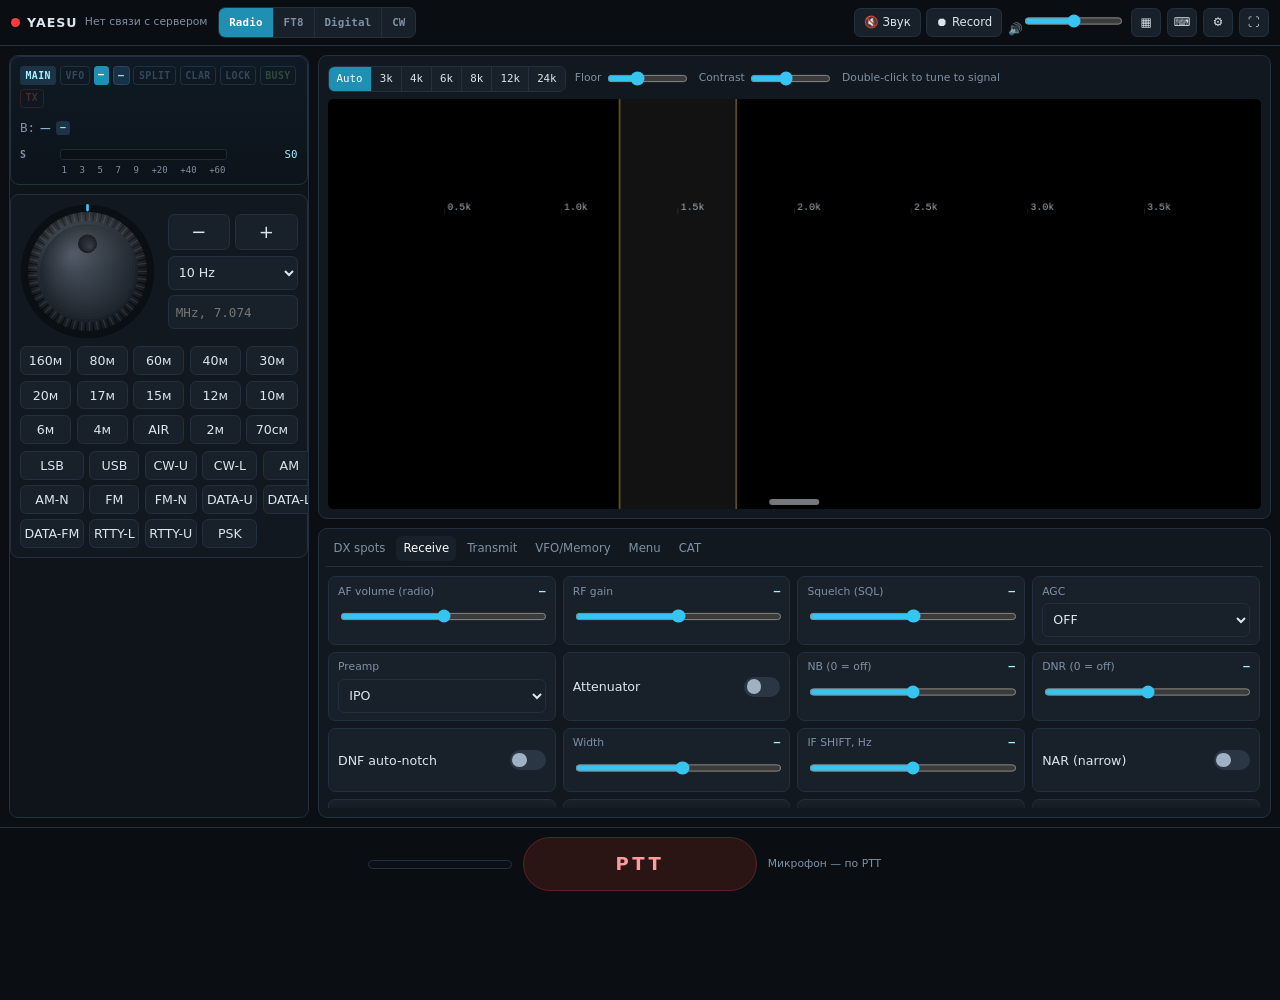
==== commit 6779e7a0: "Separate the server-panel button and lift the waterfall grip" ====
--- a/web/index.html
+++ b/web/index.html
@@ -43,7 +43,7 @@
     <button id="btnLayout" class="btn chip icon" title="Компоновка панелей" data-i18n="top.layout" data-i18n-title="top.layout.title">▦</button>
     <button id="btnKeys" class="btn chip icon" title="Горячие клавиши (?)" data-i18n="top.keys" data-i18n-title="top.keys.title">⌨</button>
     <button id="btnSettings" class="btn chip icon" title="Настройки" data-i18n="top.settings" data-i18n-title="top.settings.title">⚙</button>
-    <button id="btnPanel" class="btn chip icon hidden" title="Панель управления сервером" data-i18n="top.panel" data-i18n-title="top.panel.title">⚙</button>
+    <button id="btnPanel" class="btn chip hidden" title="Панель управления сервером" data-i18n="top.panel" data-i18n-title="top.panel.title">🖥 Сервер</button>
     <button id="btnFull" class="btn chip icon" title="Во весь экран" data-i18n="top.full" data-i18n-title="top.full.title">⛶</button>
   </div>
 </header>
--- a/web/app.css
+++ b/web/app.css
@@ -100,6 +100,7 @@
 }
 body.fit.tab-ft8 { --tabs-row: var(--tabs-h, 62%); }
 body.fit .col-left { grid-area: left; display: flex; flex-direction: column; gap: 10px; min-height: 0; overflow-y: auto; scrollbar-width: thin; }
+body.fit .col-left { background: color-mix(in srgb, var(--panel) 55%, transparent); border: 1px solid var(--line); border-radius: var(--radius); }
 body.fit .col-left > .panel { flex: none; }
 body.fit .wfpanel { grid-area: wf; display: flex; flex-direction: column; min-height: 0; }
 body.fit .wf-wrap { flex: 1; height: auto; min-height: 120px; }
@@ -212,8 +213,8 @@
 .wf-wrap { position: relative; height: clamp(220px, 42vh, 560px); background: #000; border-radius: 6px; overflow: hidden; touch-action: none; cursor: crosshair; }
 .wfpanel { position: relative; }
 .wf-splitter { display: none; }
-body.fit .wf-splitter { display: flex; position: absolute; left: 50%; bottom: -9px; width: 84px; height: 16px; transform: translateX(-50%); align-items: center; justify-content: center; cursor: row-resize; touch-action: none; z-index: 9; }
-body.fit .wf-splitter::before { content: ''; width: 52px; height: 5px; border-radius: 3px; background: var(--muted); opacity: .55; box-shadow: 0 0 0 1px #0006; transition: background .15s, opacity .15s; }
+body.fit .wf-splitter { display: flex; position: absolute; left: 50%; bottom: 10px; width: 84px; height: 16px; transform: translateX(-50%); align-items: center; justify-content: center; cursor: row-resize; touch-action: none; z-index: 9; }
+body.fit .wf-splitter::before { content: ''; width: 56px; height: 6px; border-radius: 4px; background: #e8eef5; opacity: .5; box-shadow: 0 0 0 1px #0007, 0 1px 4px #000a; transition: background .15s, opacity .15s; }
 body.fit .wf-splitter:hover::before, body.resizing .wf-splitter::before { background: var(--accent); opacity: 1; }
 body.resizing { user-select: none; cursor: row-resize; }
 .wf-wrap canvas { position: absolute; left: 0; width: 100%; display: block; }
--- a/web/ft8-workspace.css
+++ b/web/ft8-workspace.css
@@ -6,7 +6,7 @@
 body[data-op="ft8"] .sub-row { display:none; }
 body[data-op="ft8"] .meters { min-height:44px; }
 html[data-workspace] body.fit[data-op="ft8"] .layout {
-  grid-template-rows:52px clamp(120px,var(--ft-wf-height,18vh),min(260px,calc(100vh - 590px))) minmax(0,1fr) !important;
+  grid-template-rows:52px clamp(100px,var(--ft-wf-height,18vh),min(900px,calc(100vh - 340px))) minmax(0,1fr) !important;
 }
 body[data-op="ft8"] .wf-tools { gap:8px; margin-bottom:5px; }
 body[data-op="ft8"] #wfHint { display:none; }
